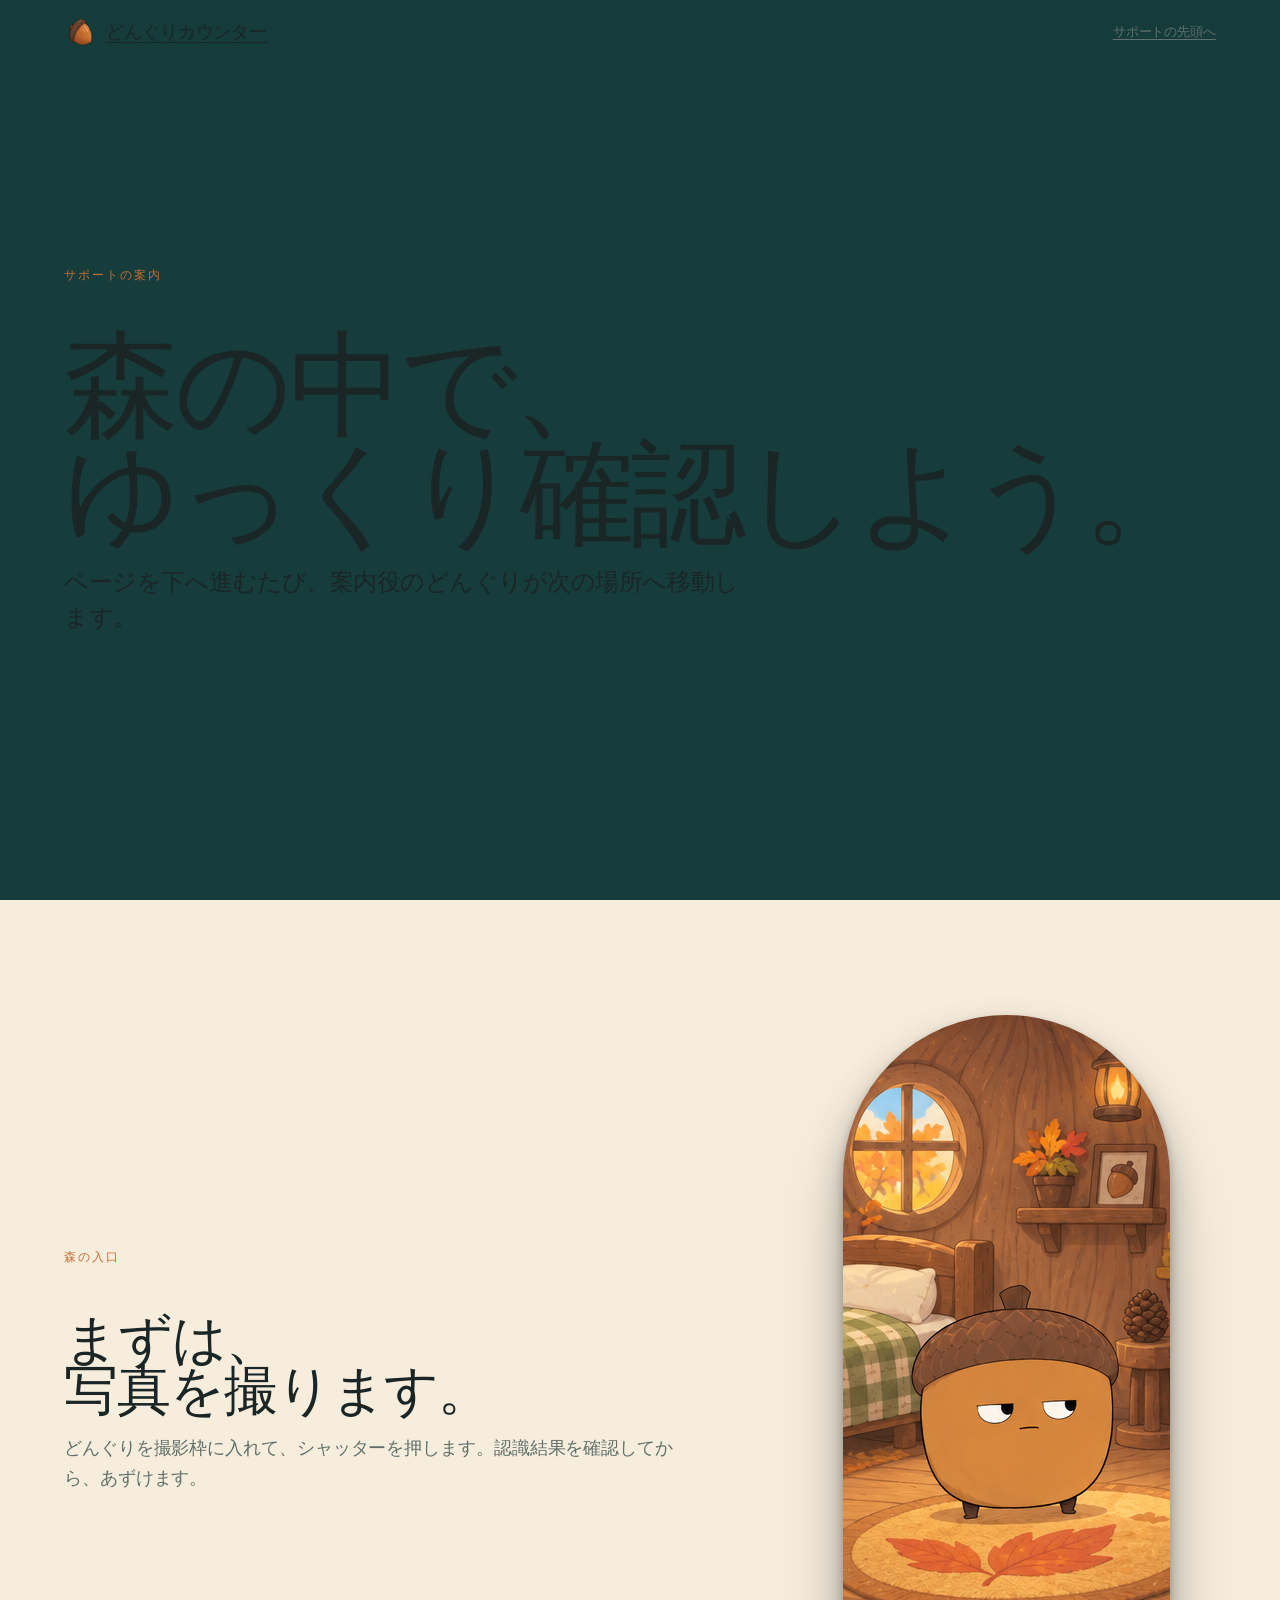
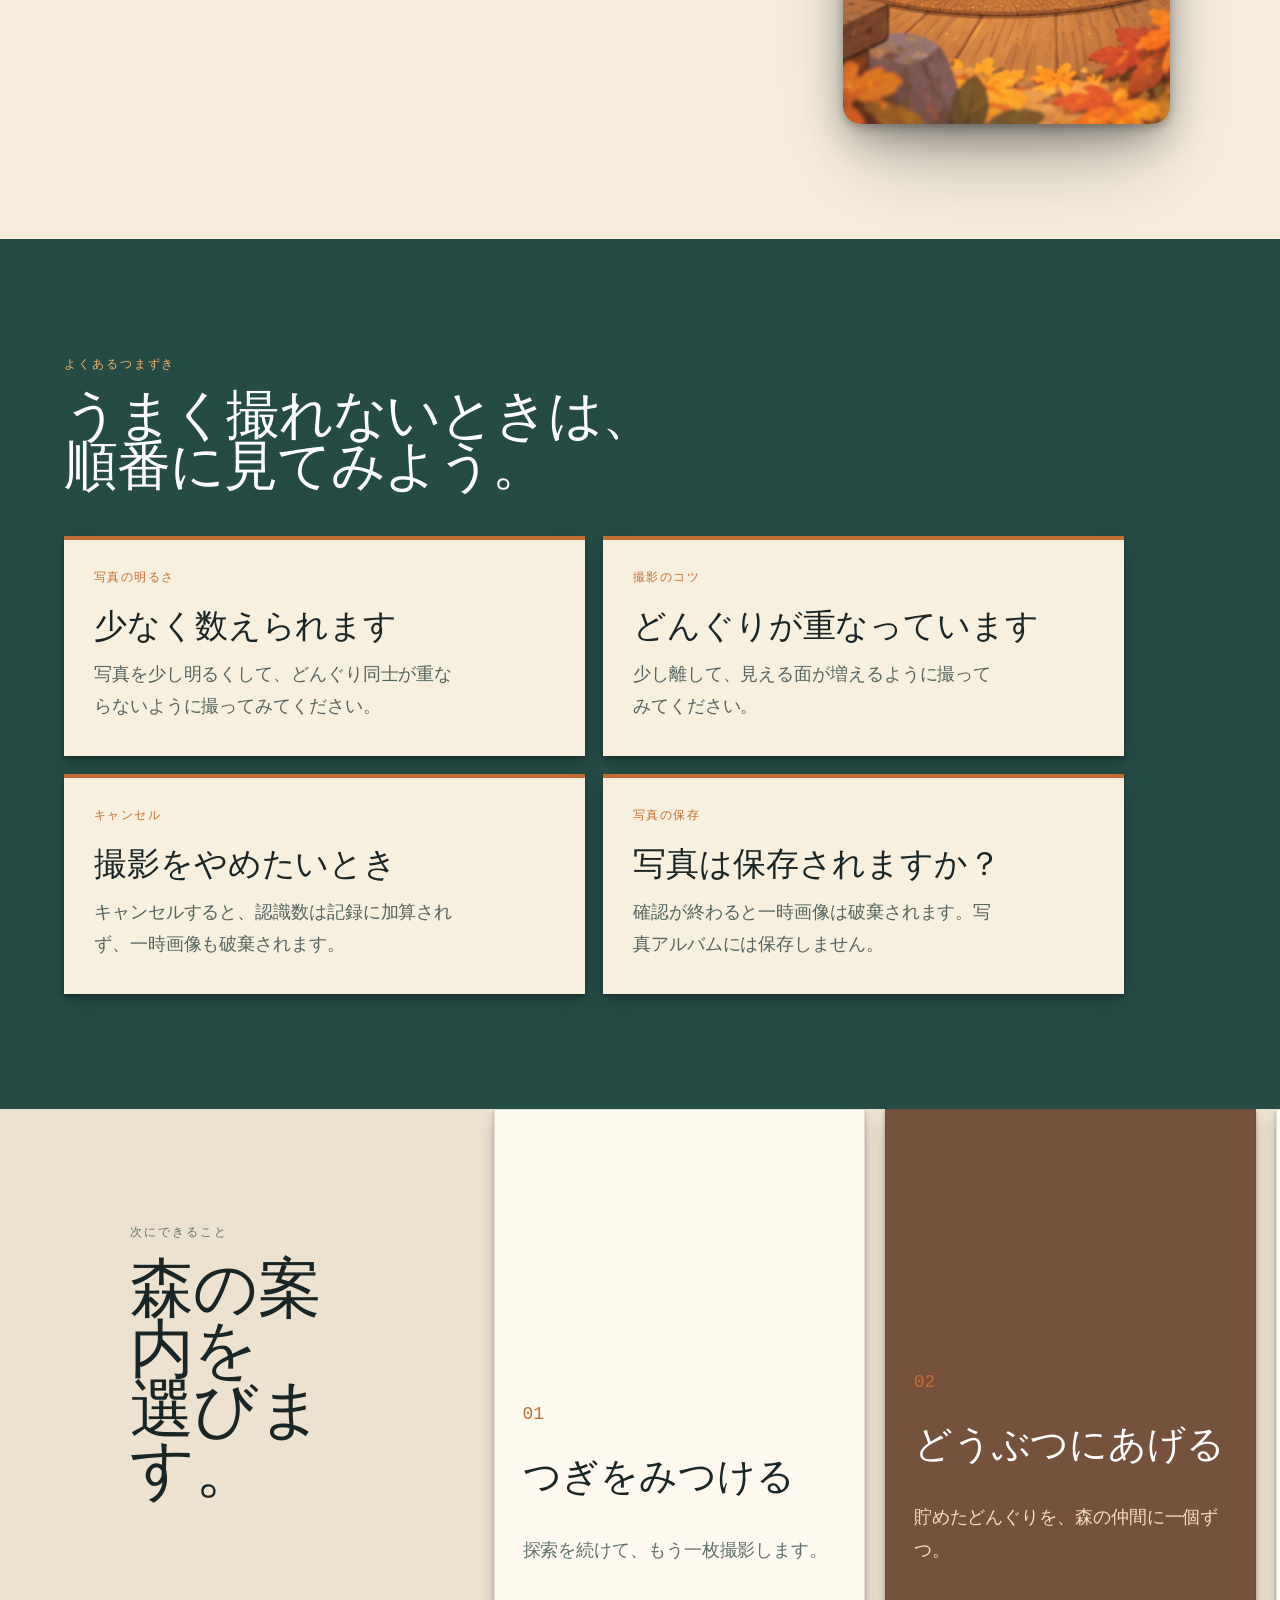
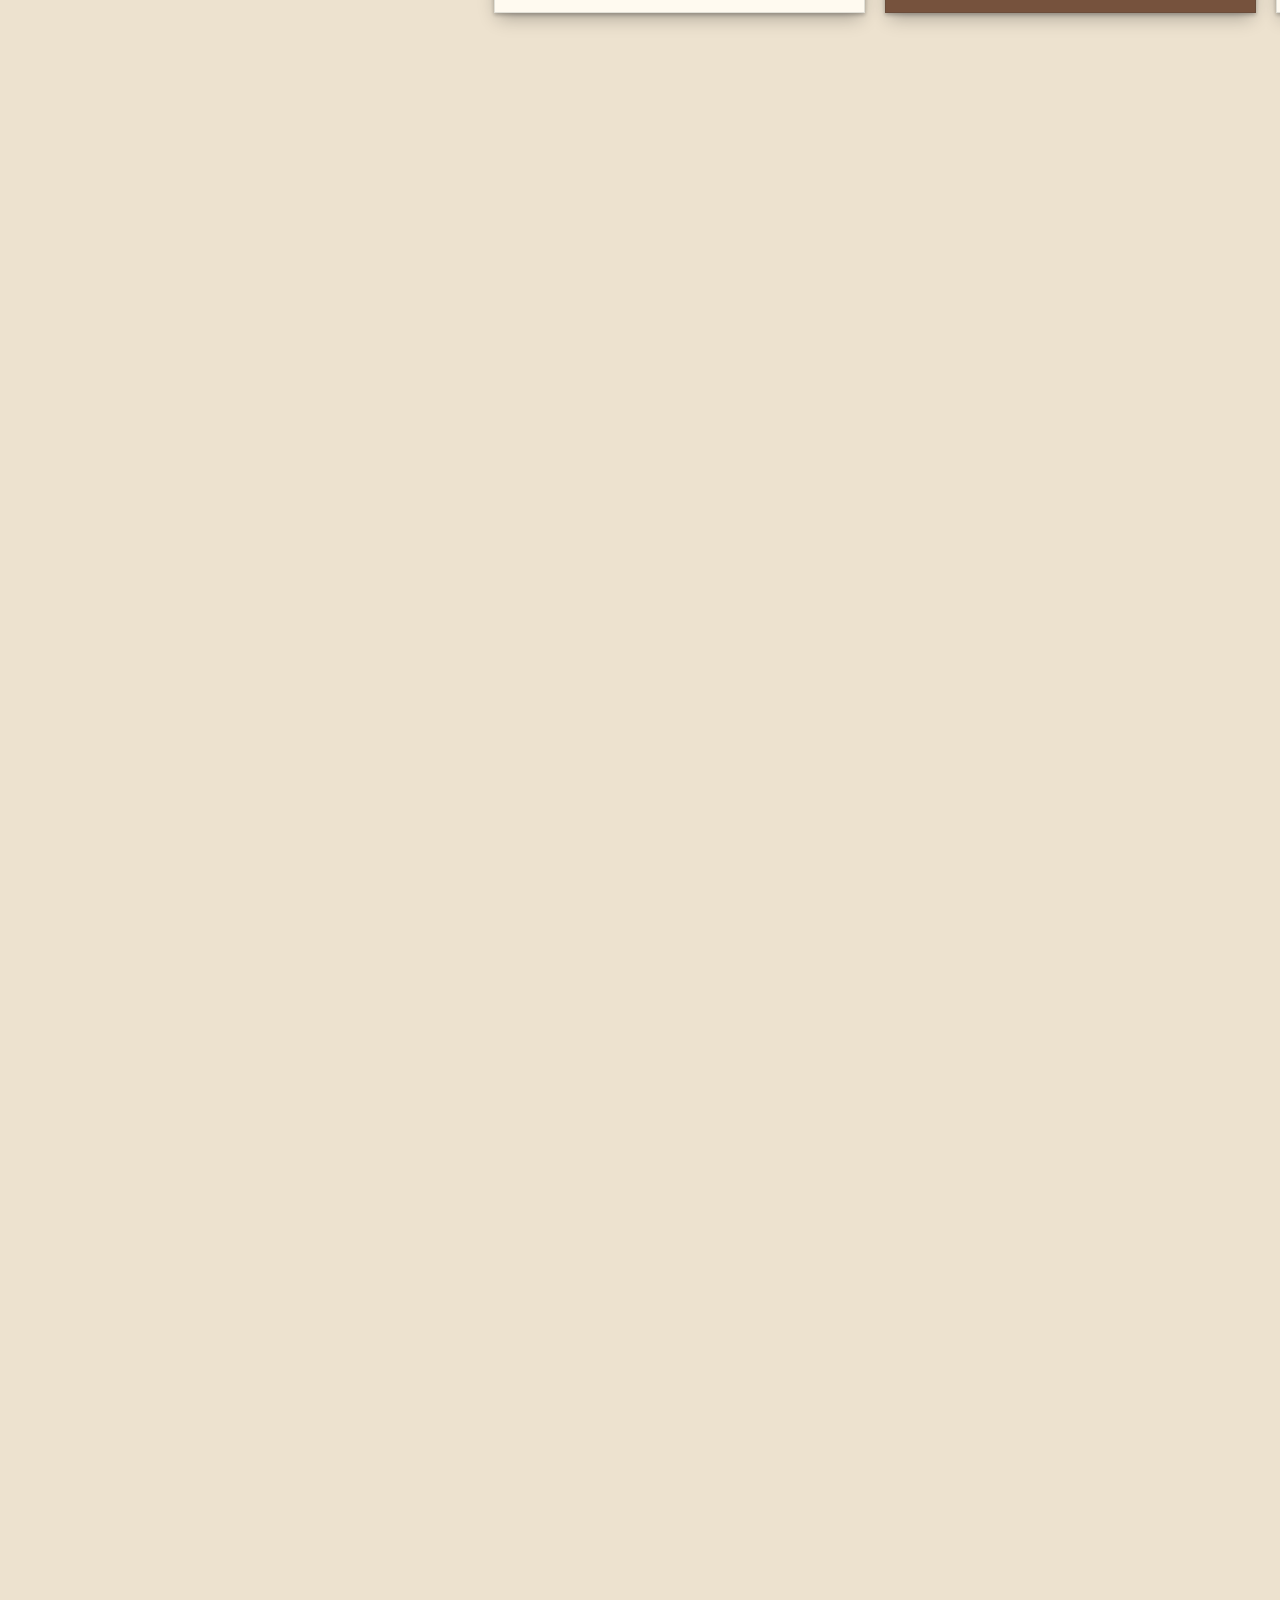
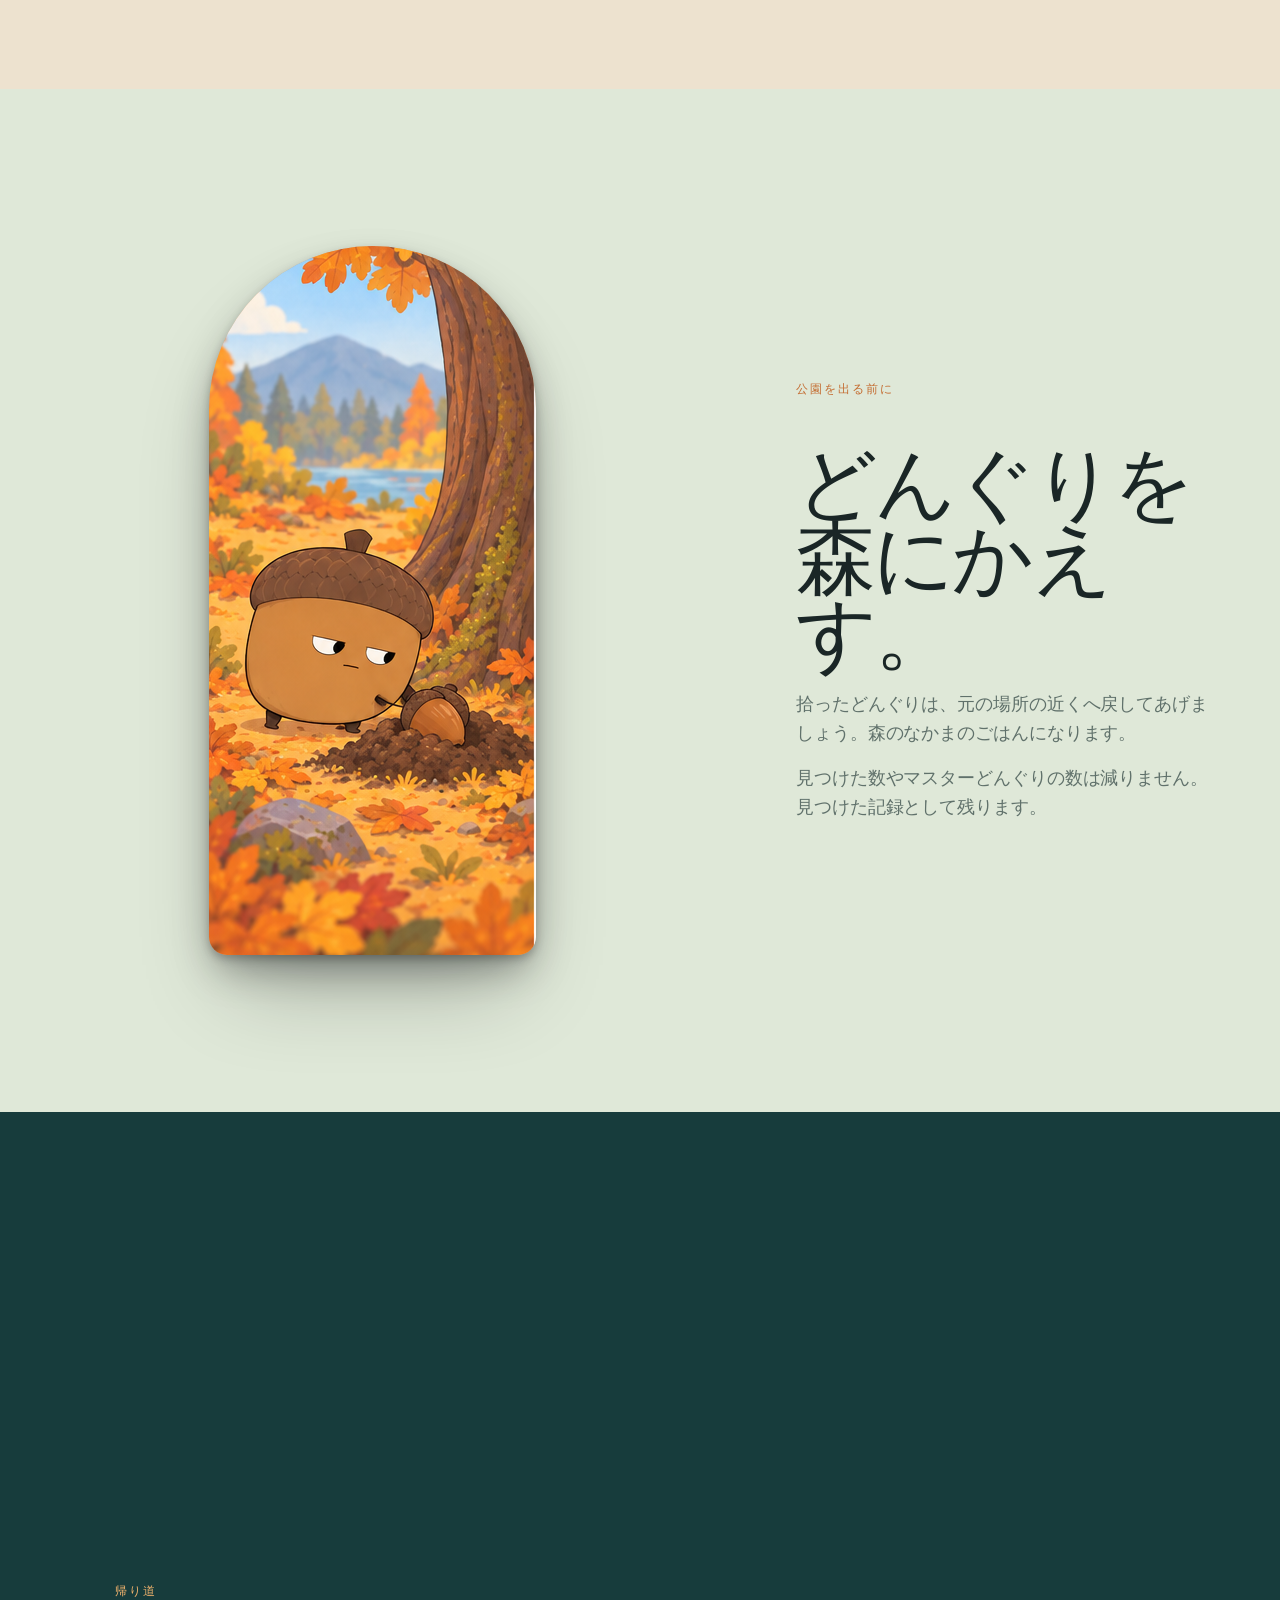
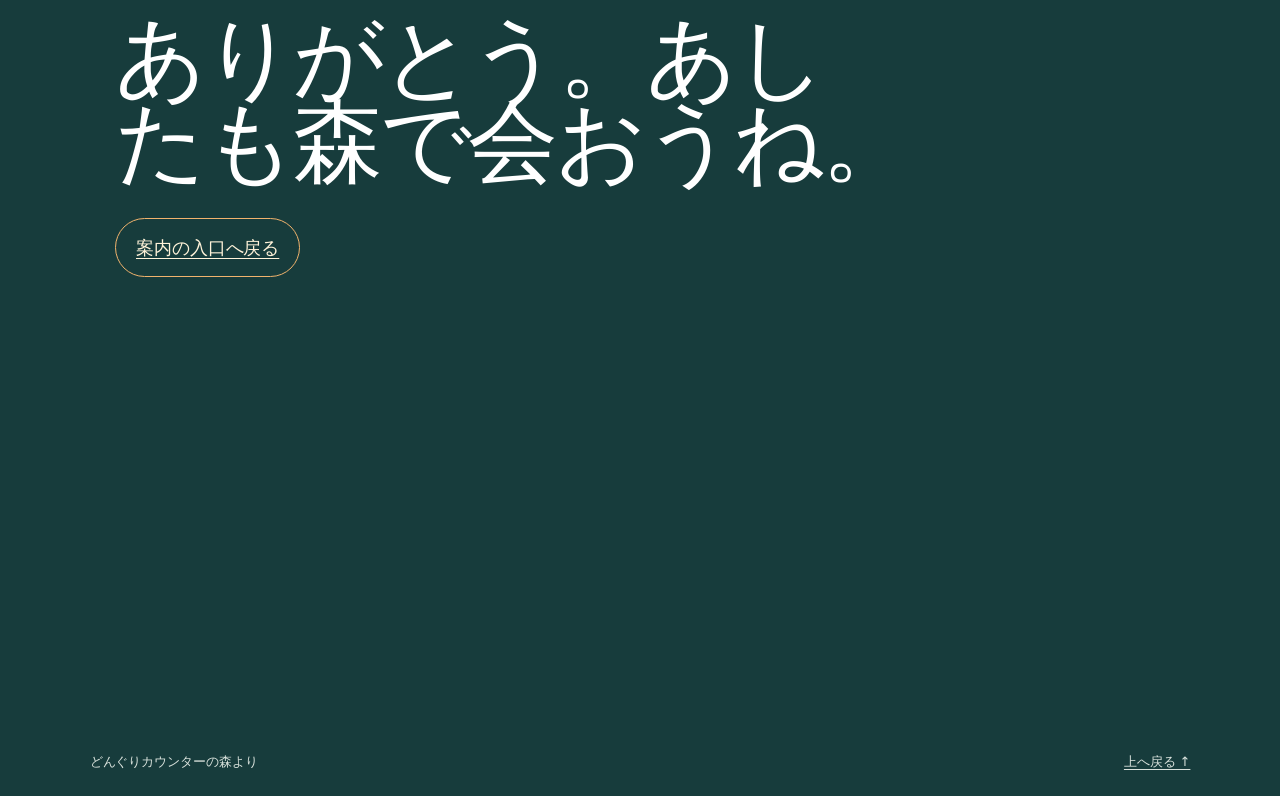
==== docs/index.html @ 1e382b2d "Create public support site" ====
<!doctype html>
<html lang="ja">
<head>
  <meta charset="utf-8">
  <meta name="viewport" content="width=device-width, initial-scale=1, viewport-fit=cover">
  <title>サポート｜どんぐりカウンター</title>
  <meta name="description" content="スクロールしながら読む、どんぐりカウンターのサポートページ。">
  <link rel="icon" href="pattern-1-acorn-icon.png">
  <link rel="stylesheet" href="scrollcraft.css">
  <link rel="stylesheet" href="scrollcraft-pattern.css">
</head>
<body>
  <span data-sc-progress></span>
  <header class="craft-bar"><a href="#top" class="craft-mark"><img src="pattern-1-acorn-icon.png" alt="" width="32" height="32"><span>どんぐりカウンター</span></a><a class="craft-back" href="#top">サポートの先頭へ</a></header>
  <main id="top">
    <section class="craft-title sc-section" data-sc-drift="#f6eddd">
      <div class="sc-wrap sc-stack" data-sc-in data-sc-stagger="70"><p class="craft-kicker">サポートの案内</p><h1 class="sc-display sc-display--xl">森の中で、<br>ゆっくり確認しよう。</h1><p class="sc-lede">ページを下へ進むたび、案内役のどんぐりが次の場所へ移動します。</p></div>
    </section>

    <section class="craft-home sc-section" data-sc-drift="#f6eddd">
      <div class="sc-wrap craft-split">
        <div class="sc-stack" data-sc-in data-sc-stagger="70"><p class="craft-kicker">森の入口</p><h2 class="sc-display sc-display--md">まずは、<br>写真を撮ります。</h2><p class="sc-body">どんぐりを撮影枠に入れて、シャッターを押します。認識結果を確認してから、あずけます。</p></div>
        <figure class="craft-image" data-sc-reveal="left" data-sc-reveal-at="0.15 0.55"><img src="pattern-1-portrait-home.png" width="327" height="709" alt="木の家の中にいるマスターどんぐり"></figure>
      </div>
    </section>

    <section class="craft-faq-panel sc-section" data-sc-drift="#244c45">
      <div class="sc-wrap">
        <div class="craft-faq-heading" data-sc-in data-sc-stagger="60"><p class="craft-kicker">よくあるつまずき</p><h2 class="sc-display sc-display--md">うまく撮れないときは、<br>順番に見てみよう。</h2></div>
        <div class="craft-faq-grid">
          <article class="craft-faq-card" data-sc-reveal="up" data-sc-reveal-at="0.12 0.55"><span>写真の明るさ</span><h3>少なく数えられます</h3><p>写真を少し明るくして、どんぐり同士が重ならないように撮ってみてください。</p></article>
          <article class="craft-faq-card" data-sc-reveal="up" data-sc-reveal-at="0.2 0.65"><span>撮影のコツ</span><h3>どんぐりが重なっています</h3><p>少し離して、見える面が増えるように撮ってみてください。</p></article>
          <article class="craft-faq-card" data-sc-reveal="up" data-sc-reveal-at="0.28 0.75"><span>キャンセル</span><h3>撮影をやめたいとき</h3><p>キャンセルすると、認識数は記録に加算されず、一時画像も破棄されます。</p></article>
          <article class="craft-faq-card" data-sc-reveal="up" data-sc-reveal-at="0.36 0.85"><span>写真の保存</span><h3>写真は保存されますか？</h3><p>確認が終わると一時画像は破棄されます。写真アルバムには保存しません。</p></article>
        </div>
      </div>
    </section>

    <section class="craft-shelf" data-sc-act="pan" data-sc-span="4.2" data-sc-drift="#ede2cf">
      <div data-sc-stage><div class="shelf" data-sc-pan="0.08"><article class="shelf-card shelf-intro"><p class="craft-kicker">次にできること</p><h2 class="sc-display sc-display--md">森の案内を<br>選びます。</h2></article><article class="shelf-card"><span>01</span><h3>つぎをみつける</h3><p>探索を続けて、もう一枚撮影します。</p></article><article class="shelf-card shelf-dark"><span>02</span><h3>どうぶつにあげる</h3><p>貯めたどんぐりを、森の仲間に一個ずつ。</p></article><article class="shelf-card"><span>03</span><h3>こうえんをでる</h3><p>拾ったどんぐりを、元の場所へ戻します。</p></article><article class="shelf-card shelf-end"><p>迷ったら、<br>いつでも入口へ。</p></article></div></div>
    </section>

    <section class="craft-return sc-section" data-sc-drift="#dfe8d8">
      <div class="sc-wrap craft-split craft-return-inner"><figure class="craft-image return-image" data-sc-reveal="up" data-sc-reveal-at="0.1 0.7"><img src="pattern-1-portrait-return.png" width="327" height="709" alt="どんぐりを土に戻すマスターどんぐり"></figure><div class="sc-stack" data-sc-in data-sc-stagger="70"><p class="craft-kicker">公園を出る前に</p><h2 class="sc-display sc-display--lg">どんぐりを<br>森にかえす。</h2><p class="sc-body">拾ったどんぐりは、元の場所の近くへ戻してあげましょう。森のなかまのごはんになります。</p><p class="sc-body">見つけた数やマスターどんぐりの数は減りません。見つけた記録として残ります。</p></div></div>
    </section>

    <section class="craft-close" data-sc-act="pin" data-sc-span="1.35" data-sc-drift="#173c3c">
      <div data-sc-stage class="craft-close-stage"><div class="close-copy"><p class="craft-kicker">帰り道</p><h2 class="sc-display sc-display--lg" data-sc-cue="0 1 0 0" data-sc-kinetic="lines">ありがとう。<br>あしたも森で会おうね。</h2><a href="#top" class="craft-cta" data-sc-cue="0.18" data-sc-rise="0">案内の入口へ戻る</a></div><img class="signature-acorn" src="pattern-1-acorn-icon.png" alt="" data-sc-cue="0 1 0 0"></div>
    </section>
  </main>
  <footer class="craft-footer"><span>どんぐりカウンターの森より</span><a href="#top">上へ戻る ↑</a></footer>
  <script src="scrollcraft.js"></script><script>ScrollCraft.mount(document.body);</script>
</body>
</html>
---- docs/scrollcraft.css ----
/* ============================================================================
   scrollcraft.css: the taste floor
   ----------------------------------------------------------------------------
   Two layers, and the split matters:

     TOKENS   what you override per brand. Colour roles, the type ramp, the
              spacing scale, elevation, motion. A brand is ~12 values.
     DEVICES  what the engine drives. Do not restyle these to taste; they are
              the mechanism. Style your own markup instead.

   Nothing here draws a "component". There are no card, badge, or pill classes,
   because a stylesheet that ships those is how every page built on it ends up
   with the same shapes. You get a floor and a vocabulary; the composition is
   yours.
   ========================================================================== */

/* ---------------------------------------------------------------- tokens -- */
:root {
  /* --- colour roles. Override these six and the page is rebranded. -------- */
  --sc-canvas:      #08090b;   /* the page ground. Drift interpolates this.   */
  --sc-surface:     #101217;   /* anything raised off the ground             */
  --sc-ink:         #f4f2ef;   /* primary text                               */
  --sc-ink-soft:    #9a9ba1;   /* secondary text. Tinted, never flat gray.   */
  --sc-accent:      #d8ff3e;   /* ONE accent. It owns a region, not confetti. */
  --sc-accent-ink:  #08090b;   /* text that sits on the accent               */

  --sc-hairline:    color-mix(in oklab, var(--sc-ink) 12%, transparent);
  --sc-hairline-strong: color-mix(in oklab, var(--sc-ink) 22%, transparent);

  /* --- type. Two families max. Display carries voice, text carries prose. - */
  --sc-font-display: "Instrument Sans", "Geist", system-ui, sans-serif;
  --sc-font-text:    "Geist", system-ui, sans-serif;
  --sc-font-mono:    "Geist Mono", ui-monospace, monospace;

  /* Fluid ramp. Tracking tightens as size grows because a face set at 6rem
     with 0 tracking reads loose; this is optical correction, not decoration. */
  --sc-t-xs:   clamp(0.75rem, 0.72rem + 0.15vw, 0.82rem);
  --sc-t-sm:   clamp(0.875rem, 0.84rem + 0.18vw, 0.95rem);
  --sc-t-base: clamp(1rem, 0.96rem + 0.22vw, 1.125rem);
  --sc-t-lg:   clamp(1.2rem, 1.1rem + 0.5vw, 1.5rem);
  --sc-t-xl:   clamp(1.6rem, 1.35rem + 1.2vw, 2.25rem);
  --sc-t-2xl:  clamp(2.1rem, 1.6rem + 2.4vw, 3.4rem);
  --sc-t-3xl:  clamp(2.8rem, 1.9rem + 4.2vw, 5rem);
  --sc-t-4xl:  clamp(3.4rem, 1.9rem + 6.6vw, 7.5rem);

  --sc-track-tight:  -0.035em;
  --sc-track-snug:   -0.02em;
  --sc-track-normal: -0.005em;
  --sc-track-wide:    0.08em;

  --sc-leading-none: 0.94;
  --sc-leading-tight: 1.06;
  --sc-leading-body: 1.62;

  --sc-measure: 62ch;

  /* --- space. 4px base: the useful middle steps an 8-only scale misses. --- */
  --sc-1: 0.25rem;  --sc-2: 0.5rem;   --sc-3: 0.75rem;  --sc-4: 1rem;
  --sc-5: 1.5rem;   --sc-6: 2rem;     --sc-7: 3rem;     --sc-8: 4rem;
  --sc-9: 6rem;     --sc-10: 8rem;    --sc-11: 12rem;

  /* Section rhythm is fluid so a phone doesn't inherit desktop air. */
  --sc-section: clamp(4.5rem, 9vw, 11rem);
  --sc-gutter:  clamp(1.25rem, 5vw, 5.5rem);
  --sc-maxw:    82rem;

  /* --- radius. Pick one scale for the page and hold it. ------------------- */
  --sc-r-sm: 6px;  --sc-r-md: 12px;  --sc-r-lg: 20px;  --sc-r-pill: 999px;

  /* --- elevation. Every shadow has an offset AND a soft blur, and is tinted
         to the canvas hue. A zero-offset coloured halo is decoration, not
         depth, so there isn't one here. ---------------------------------- */
  --sc-shadow-color: 220 40% 2%;
  --sc-e1: 0 1px 2px hsl(var(--sc-shadow-color) / 0.28),
           0 2px 6px -1px hsl(var(--sc-shadow-color) / 0.20);
  --sc-e2: 0 2px 4px hsl(var(--sc-shadow-color) / 0.24),
           0 8px 18px -4px hsl(var(--sc-shadow-color) / 0.30);
  --sc-e3: 0 4px 8px hsl(var(--sc-shadow-color) / 0.22),
           0 18px 40px -8px hsl(var(--sc-shadow-color) / 0.38),
           0 48px 90px -24px hsl(var(--sc-shadow-color) / 0.30);

  /* Edge light: a 1px top highlight sells a raised surface better than any
     amount of blur, because real raised things catch light on their lip. */
  --sc-edge: inset 0 1px 0 color-mix(in oklab, var(--sc-ink) 10%, transparent);

  /* --- motion. Built-in CSS easings are too weak for UI. ------------------ */
  --sc-ease-out:    cubic-bezier(0.23, 1, 0.32, 1);
  --sc-ease-in-out: cubic-bezier(0.77, 0, 0.175, 1);
  --sc-ease-drawer: cubic-bezier(0.32, 0.72, 0, 1);
  --sc-d-fast: 160ms;  --sc-d-base: 240ms;  --sc-d-slow: 420ms;

  --sc-z-stage: 1; --sc-z-copy: 20; --sc-z-chrome: 60;
}

/* --------------------------------------------------------------- reset -- */
*, *::before, *::after { box-sizing: border-box; }
html { -webkit-text-size-adjust: 100%; scroll-behavior: smooth; }
@media (prefers-reduced-motion: reduce) { html { scroll-behavior: auto; } }

body {
  margin: 0;
  background: var(--sc-canvas);
  color: var(--sc-ink);
  font-family: var(--sc-font-text);
  font-size: var(--sc-t-base);
  line-height: var(--sc-leading-body);
  letter-spacing: var(--sc-track-normal);
  -webkit-font-smoothing: antialiased;
  text-rendering: optimizeLegibility;
  font-synthesis-weight: none;
  overflow-x: clip;
}
img, video, canvas, svg { display: block; max-width: 100%; }
button, input, select, textarea { font: inherit; color: inherit; }

/* ------------------------------------------------- the browser surfaces --
   The parts you did not draw still carry the design. Selection, caret, focus
   ring, scrollbar and tabular numerals all ship with defaults that belong to no
   design system. Theming them is the cheapest signal that a page was built
   rather than assembled, and it is the step that gets skipped most reliably. */
::selection { background: var(--sc-accent); color: var(--sc-accent-ink); }
:root { caret-color: var(--sc-accent); accent-color: var(--sc-accent); }
:focus-visible {
  outline: 2px solid var(--sc-accent);
  outline-offset: 3px;
  border-radius: var(--sc-r-sm);
}
:where(a) { color: inherit; text-decoration-thickness: 1px; text-underline-offset: 0.22em; }
@supports (scrollbar-color: auto) {
  html { scrollbar-color: color-mix(in oklab, var(--sc-ink) 26%, transparent) transparent; scrollbar-width: thin; }
}
:where(table, .sc-nums, [data-sc-count]) { font-variant-numeric: tabular-nums; }

/* ----------------------------------------------------------- typography -- */
.sc-display {
  font-family: var(--sc-font-display);
  font-weight: 500;
  line-height: var(--sc-leading-none);
  letter-spacing: var(--sc-track-tight);
  text-wrap: balance;
  margin: 0;
}
.sc-display--xl { font-size: var(--sc-t-4xl); }
.sc-display--lg { font-size: var(--sc-t-3xl); }
.sc-display--md { font-size: var(--sc-t-2xl); letter-spacing: var(--sc-track-snug); }
.sc-lede {
  font-size: var(--sc-t-lg);
  line-height: 1.44;
  letter-spacing: var(--sc-track-snug);
  color: var(--sc-ink);
  max-width: 46ch;
  text-wrap: pretty;
  margin: 0;
}
.sc-body { max-width: var(--sc-measure); color: var(--sc-ink-soft); text-wrap: pretty; margin: 0; }
.sc-label {
  font-family: var(--sc-font-mono);
  font-size: var(--sc-t-xs);
  letter-spacing: var(--sc-track-wide);
  text-transform: uppercase;
  color: var(--sc-ink-soft);
}

/* ---------------------------------------------------------------- layout -- */
.sc-wrap { width: 100%; max-width: var(--sc-maxw); margin-inline: auto; padding-inline: var(--sc-gutter); }
.sc-section { padding-block: var(--sc-section); }
/* More space above a heading than below it: the gap belongs to the boundary,
   not to the pair. */
.sc-stack > * + * { margin-top: var(--sc-4); }
.sc-stack > :is(h1,h2,h3) { margin-top: var(--sc-7); }
.sc-stack > :is(h1,h2,h3):first-child { margin-top: 0; }
.sc-rule { height: 1px; border: 0; background: var(--sc-hairline); margin: 0; }

/* =============================================================== DEVICES ==
   Driven by the engine. Restyle your own markup, not these.                */

.sc-act--pinned { position: relative; }
.sc-stage {
  position: sticky; top: 0;
  height: 100vh; height: 100svh;
  overflow: clip;
  z-index: var(--sc-z-stage);
}

/* scrub / sequence media */
.sc-stage :is(video[data-sc-scrub], canvas[data-sc-sequence], .sc-stage__poster) {
  position: absolute; inset: 0;
  width: 100%; height: 100%;
  object-fit: cover;
}
video[data-sc-scrub] { opacity: 0; transition: opacity 380ms var(--sc-ease-out); }
.sc-has-clip video[data-sc-scrub] { opacity: 1; }
/* The poster is a live frame-holder, not a placeholder: it stays up until a
   real video frame has painted, which is what stops the blank-stage flash. */
.sc-stage__poster { z-index: 0; transition: opacity 380ms var(--sc-ease-out); }
.sc-has-clip .sc-stage__poster { opacity: 0; }

/* A scrim only where text sits. A full-frame darkening layer flattens the
   image everywhere to fix contrast in one corner. */
.sc-scrim {
  position: absolute; inset: 0; pointer-events: none; z-index: 1;
  background: linear-gradient(
    var(--sc-scrim-angle, 180deg),
    color-mix(in oklab, var(--sc-canvas) var(--sc-scrim-a, 78%), transparent) 0%,
    color-mix(in oklab, var(--sc-canvas) 30%, transparent) 42%,
    transparent 68%);
}
/* Point the scrim at the copy. A scrim gradient that darkens the top while the
   copy sits at the bottom fixes contrast nowhere and flattens the image
   everywhere, which is the most common way text-over-video goes wrong. */
.sc-scrim--bottom { --sc-scrim-angle: 0deg; }
.sc-scrim--left   { --sc-scrim-angle: 90deg; }
.sc-scrim--right  { --sc-scrim-angle: 270deg; }

/* Corner scrims, for copy anchored to a corner. An edge gradient has to darken
   a whole band across the frame to cover one corner; a corner gradient puts the
   density where the text is and leaves the rest of the image alone. Pair with
   .sc-copy--lead / .sc-copy--trail. */
.sc-scrim--lead {
  background: linear-gradient(to top right,
    color-mix(in oklab, var(--sc-canvas) 94%, transparent) 0%,
    color-mix(in oklab, var(--sc-canvas) 72%, transparent) 30%,
    color-mix(in oklab, var(--sc-canvas) 30%, transparent) 52%,
    transparent 72%);
}
.sc-scrim--trail {
  background: linear-gradient(to top left,
    color-mix(in oklab, var(--sc-canvas) 94%, transparent) 0%,
    color-mix(in oklab, var(--sc-canvas) 72%, transparent) 30%,
    color-mix(in oklab, var(--sc-canvas) 30%, transparent) 52%,
    transparent 72%);
}
/* A band across the bottom, for copy that spans the full width of the frame.
   That is what both corner anchors become below 860px, and it is also the right
   shape whenever the copy block is wider than a corner. */
.sc-scrim--band {
  background: linear-gradient(to top,
    color-mix(in oklab, var(--sc-canvas) 94%, transparent) 0%,
    color-mix(in oklab, var(--sc-canvas) 74%, transparent) 22%,
    color-mix(in oklab, var(--sc-canvas) 30%, transparent) 42%,
    transparent 58%);
}
.sc-scrim--vignette {
  background: radial-gradient(120% 90% at 50% 45%, transparent 40%,
              color-mix(in oklab, var(--sc-canvas) 70%, transparent) 100%);
}

/* copy over a stage.
   max-width is in rem, never ch. A `ch` on this container resolves against the
   CONTAINER's font-size (body size), not the display size of the heading inside
   it, so `max-width: 20ch` here silently produces a ~180px column and wraps a
   hero headline to six lines. Set a ch measure on the text element itself. */
.sc-copy {
  position: absolute; z-index: var(--sc-z-copy);
  inset-inline: var(--sc-gutter);
  max-width: min(46rem, 76vw);
  will-change: opacity, transform;
}
.sc-copy--lead   { left: var(--sc-gutter); bottom: clamp(3rem, 12vh, 9rem); }
/* inset-inline FIRST. It is the shorthand for left+right, so declaring it after
   `left: 50%` resets left to auto and the block drifts off the left edge. */
.sc-copy--center { inset-inline: auto; left: 50%; top: 50%; translate: -50% -50%; text-align: center; }
.sc-copy--trail  { inset-inline: auto; right: var(--sc-gutter); bottom: clamp(3rem, 12vh, 9rem); text-align: right; }

/* cue defaults: the engine writes opacity/transform inline, these are the
   pre-paint state so nothing flashes before the first read() */
[data-sc-cue] { opacity: 0; will-change: opacity, transform; }
.sc-ready [data-sc-cue] { transition: none; }

/* kinetic split */
.sc-split { display: inline-block; overflow: hidden; vertical-align: top; }
/* Descenders live below the baseline; a line mask clipped to the line box eats
   the tails off g, y, p, j. The padding buys them room back. */
.sc-split--line { display: block; padding-bottom: 0.14em; margin-bottom: -0.14em; }
.sc-split__i { display: inline-block; will-change: transform, opacity; }
.sc-is-split { opacity: 1 !important; }

/* horizontal rail */
[data-sc-pan] { display: flex; will-change: transform; }

/* reveal + parallax */
[data-sc-reveal] { will-change: clip-path; }
[data-sc-parallax] { will-change: transform; }

/* flow reveal (fires once) */
[data-sc-in], [data-sc-stagger] > * {
  opacity: 0;
  transform: translate3d(0, 14px, 0);
  transition: opacity 620ms var(--sc-ease-out), transform 620ms var(--sc-ease-out);
}
[data-sc-in].sc-in, [data-sc-stagger] > .sc-in { opacity: 1; transform: none; }

/* pointer devices */
[data-sc-tilt] { transform-style: preserve-3d; will-change: transform; }
[data-sc-magnet] { will-change: transform; }
/* isolation always; position only if nothing more specific already set it.
   Written with :where() (zero specificity) on purpose: a plain `position:
   relative` here has the same weight as `.sc-stage` and, being later in the
   file, silently wins. A stage carrying both attributes then stops being
   sticky and the whole act scrolls away instead of pinning. */
[data-sc-spotlight] { isolation: isolate; }
:where([data-sc-spotlight]) { position: relative; }
[data-sc-spotlight]::after {
  content: ""; position: absolute; inset: 0; pointer-events: none; z-index: 2;
  background: radial-gradient(
    28rem 28rem at calc(var(--sc-mx, 0.5) * 100%) calc(var(--sc-my, 0.5) * 100%),
    color-mix(in oklab, var(--sc-accent) 16%, transparent), transparent 70%);
  opacity: 0; transition: opacity var(--sc-d-slow) var(--sc-ease-out);
}
[data-sc-spotlight]:hover::after { opacity: 1; }

/* =========================================================== WORLDFLIGHT ==
   One fixed stage for the whole page. The only thing in document flow is the
   spacer, and it is empty. If you find yourself adding a section here, you want
   act mode instead: the moment a real block scrolls past the fixed stage, the
   page has a seam again and the whole point is gone.                        */

[data-sc-mode="worldflight"] { position: relative; }

.sc-world {
  position: fixed; inset: 0;
  overflow: clip;
  z-index: var(--sc-z-stage);
  background: var(--sc-canvas);
}

/* Every leg is mounted for the life of the page and stacked in the same box.
   The engine owns opacity, visibility and z-index here; do not set them. */
.sc-world__seg {
  position: absolute; inset: 0;
  opacity: 0;
  will-change: opacity;
}
.sc-world__seg > :is(video, img, canvas) {
  position: absolute; inset: 0;
  width: 100%; height: 100%;
  object-fit: cover;
}
/* The poster is the frame-holder AND the first camera move: the engine pushes
   it in slowly until a real decoded frame is available to replace it. */
.sc-world__poster {
  z-index: 0;
  transform-origin: 50% 50%;
  transition: opacity 420ms var(--sc-ease-out);
}
.sc-world__seg > video { z-index: 1; }
.sc-world__seg.sc-has-clip .sc-world__poster { opacity: 0; }
/* The act stylesheet lights a clip through its ancestor act. A worldflight leg
   has no act, so match the class the engine also writes on the clip itself. */
video[data-sc-scrub].sc-has-clip { opacity: 1; }

/* The copy layer is fixed too, and inert by default: the engine hands
   pointer-events back to a block only while it is actually legible. */
.sc-world__copy {
  position: fixed; inset: 0;
  z-index: var(--sc-z-copy);
  pointer-events: none;
}
.sc-world__scrim { position: absolute; inset: 0; pointer-events: none; z-index: 0; }
[data-sc-copy] {
  opacity: 0;
  pointer-events: none;
  will-change: opacity, transform;
}
.sc-ready [data-sc-copy] { transition: none; }

/* The track. Empty on purpose. */
.sc-world__spacer { pointer-events: none; }

/* scroll progress */
[data-sc-progress] {
  position: fixed; inset: 0 0 auto 0; height: 2px; z-index: var(--sc-z-chrome);
  background: var(--sc-accent); transform-origin: 0 50%; transform: scaleX(0);
  will-change: transform;
}

/* ----------------------------------------------------------- atmosphere --
   Depth is not only shadow. Grain keeps a flat dark ground from banding, and
   it is the difference between "a dark page" and "a lit room". */
.sc-grain { position: fixed; inset: 0; pointer-events: none; z-index: 3; opacity: 0.045; }
.sc-grain::before {
  content: ""; position: absolute; inset: -50%;
  background-image: url("data:image/svg+xml;utf8,<svg xmlns='http://www.w3.org/2000/svg' width='140' height='140'><filter id='n'><feTurbulence type='fractalNoise' baseFrequency='0.85' numOctaves='3'/></filter><rect width='140' height='140' filter='url(%23n)'/></svg>");
}

/* -------------------------------------------------------- reduced motion -- */
@media (prefers-reduced-motion: reduce) {
  /* Fewer and gentler, not zero. Opacity still carries the reveal so the page
     is comprehensible; every position change is dropped. */
  [data-sc-in], [data-sc-stagger] > * { transform: none; transition-duration: 220ms; }
  [data-sc-parallax], [data-sc-pan], .sc-split__i { transform: none !important; }
  /* A wipe is a position change too. Show reveal content settled. */
  [data-sc-reveal] { clip-path: none !important; }
  /* A rail's transform IS its navigation, not decoration. Zeroing it the way
     parallax and kinetic type are zeroed parks the act on its first screenful
     and makes everything past the fold unreachable: a device degrading into
     missing content. Hand the travel back to the reader as an ordinary scroll
     region instead, so the same items are all still gettable without motion.
     A build that would rather re-lay the rail out as a grid can still do that;
     this is the floor, not the ceiling. */
  [data-sc-act="pan"] .sc-stage,
  [data-sc-act="pan"] [data-sc-stage] {
    overflow-x: auto; overflow-y: hidden;
    overscroll-behavior-x: contain;
    scroll-snap-type: x proximity;
  }
  [data-sc-pan] > * { scroll-snap-align: center; }
  [data-sc-spotlight]::after { display: none; }
  /* A worldflight keeps its whole story here. No clip is ever fetched, so the
     posters are the film, and they cross-dissolve through exactly the same
     seams at exactly the same scroll positions. The push-in and the copy drift
     are the only things that go. */
  .sc-world__poster, [data-sc-copy] { transform: none !important; }
}

/* --------------------------------------------------------------- mobile -- */
@media (max-width: 860px) {
  .sc-copy { inset-inline: var(--sc-gutter); max-width: none; }
  .sc-copy--trail { text-align: left; }
  .sc-stage { height: 100svh; }
  /* .sc-copy--trail re-anchors to the left and spans the full width here, so a
     bottom-RIGHT corner gradient darkens the one corner the copy just left and
     guarantees a contrast failure over any bright clip. Point the density at
     the copy: the same band .sc-scrim--band paints. */
  .sc-scrim--trail {
    background: linear-gradient(to top,
      color-mix(in oklab, var(--sc-canvas) 94%, transparent) 0%,
      color-mix(in oklab, var(--sc-canvas) 74%, transparent) 22%,
      color-mix(in oklab, var(--sc-canvas) 30%, transparent) 42%,
      transparent 58%);
  }
}
---- docs/scrollcraft-pattern.css ----
:root{--sc-canvas:#f6eddd;--sc-surface:#fffaf0;--sc-ink:#1a2626;--sc-ink-soft:#60716b;--sc-accent:#c46d32;--sc-accent-ink:#fffaf0;--sc-font-display:Georgia,"Yu Mincho",serif;--sc-font-text:"Hiragino Sans","Yu Gothic",system-ui,sans-serif}
body{background:var(--sc-canvas);color:var(--sc-ink)}.craft-bar{position:fixed;top:0;left:0;right:0;z-index:60;display:flex;align-items:center;justify-content:space-between;padding:16px clamp(20px,5vw,72px);background:color-mix(in oklab,var(--sc-canvas) 88%,transparent);backdrop-filter:blur(14px);border-bottom:1px solid rgba(26,38,38,.12)}.craft-mark{display:flex;align-items:center;gap:10px;font-weight:800}.craft-back{font-size:13px;color:var(--sc-ink-soft)}.craft-title{min-height:100svh;display:flex;align-items:center}.craft-kicker{color:var(--sc-accent);font-size:12px;letter-spacing:.16em;font-weight:800;margin:0 0 16px}.craft-split{display:grid;grid-template-columns:minmax(0,1fr) minmax(240px,420px);align-items:center;gap:clamp(40px,9vw,140px)}.craft-image{margin:0;max-width:390px;justify-self:center;overflow:hidden;border-radius:180px 180px 20px 20px;box-shadow:var(--sc-e3);background:#d1b18a}.craft-image img{width:100%;height:auto;object-fit:cover}.craft-home{background:#f6eddd}.craft-faq{position:relative}.craft-faq-stage{background:#244c45;color:#fff}.craft-faq-copy{position:absolute;left:clamp(24px,9vw,150px);bottom:12vh;max-width:720px;z-index:20}.craft-faq-copy .craft-kicker{color:#f1b36d}.craft-cue{font-family:var(--sc-font-display);font-size:clamp(34px,5vw,70px);line-height:1.08;letter-spacing:-.04em;margin:16px 0;max-width:12ch}.faq-acorn{position:absolute;width:clamp(110px,16vw,210px);right:12vw;top:18%;transform:rotate(14deg);opacity:.9}.craft-shelf{background:#ede2cf}.shelf{display:flex;align-items:stretch;gap:20px;width:max-content;padding:0 clamp(22px,8vw,120px)}.shelf-card{width:clamp(250px,29vw,390px);min-height:56vh;display:flex;flex-direction:column;justify-content:end;padding:28px;background:#fffaf0;border:1px solid rgba(26,38,38,.13);box-shadow:var(--sc-e2)}.shelf-card span{color:var(--sc-accent);font-family:ui-monospace,monospace}.shelf-card h3{font-family:var(--sc-font-display);font-size:clamp(26px,3vw,42px);font-weight:400;margin:16px 0 8px}.shelf-card p{line-height:1.8;color:var(--sc-ink-soft)}.shelf-intro{background:transparent;box-shadow:none;border:none;justify-content:center}.shelf-intro h2{font-size:clamp(38px,5vw,68px)}.shelf-dark{background:#76523d;color:#fff}.shelf-dark p{color:#f5dfc5}.shelf-end{background:#2f5f57;color:#fff;justify-content:center}.craft-return{background:#dfe8d8}.craft-return-inner{min-height:88vh}.return-image{max-width:350px}.craft-close{position:relative}.craft-close-stage{background:#173c3c;color:#fff}.close-copy{position:absolute;left:clamp(24px,9vw,150px);bottom:15vh;z-index:20}.close-copy .craft-kicker{color:#f1b36d}.craft-close h2{font-size:clamp(42px,7vw,100px)}.craft-cta{display:inline-block;margin-top:32px;padding:14px 20px;border:1px solid #f1b36d;border-radius:999px;color:#fff3d9}.signature-acorn{position:absolute;width:clamp(110px,15vw,190px);right:14vw;bottom:16%;transform:rotate(-12deg)}.craft-footer{display:flex;justify-content:space-between;padding:24px clamp(22px,7vw,100px);background:#173c3c;color:#d9e2dc;font-size:13px}@media(max-width:800px){.craft-bar{padding:12px 16px}.craft-back{font-size:11px}.craft-split{grid-template-columns:1fr}.craft-image{max-width:310px}.craft-faq-copy{left:24px;right:24px;bottom:12vh}.craft-cue{font-size:38px}.faq-acorn{right:8vw;top:12%;width:100px}.shelf-card{width:78vw;min-height:54vh}.craft-return-inner{min-height:auto}.craft-close h2{font-size:52px}.signature-acorn{right:8vw;bottom:12%;width:110px}}
.craft-faq-panel{background:#244c45;color:#fff}.craft-faq-heading{max-width:780px;margin-bottom:44px}.craft-faq-heading .craft-kicker{color:#f1b36d}.craft-faq-grid{display:grid;grid-template-columns:repeat(2,minmax(0,1fr));gap:18px;max-width:1060px}.craft-faq-card{padding:28px 30px;background:#f8f0df;color:#1a2626;border-top:4px solid #c46d32;min-height:220px;box-shadow:var(--sc-e2)}.craft-faq-card span{display:block;color:#c46d32;font-size:12px;letter-spacing:.12em;font-weight:800;margin-bottom:18px}.craft-faq-card h3{font-family:var(--sc-font-display);font-size:clamp(24px,2.6vw,36px);font-weight:400;line-height:1.2;margin:0 0 12px}.craft-faq-card p{color:#55645f;line-height:1.8;margin:0;max-width:32ch}@media(max-width:800px){.craft-faq-grid{grid-template-columns:1fr}.craft-faq-card{min-height:0}}
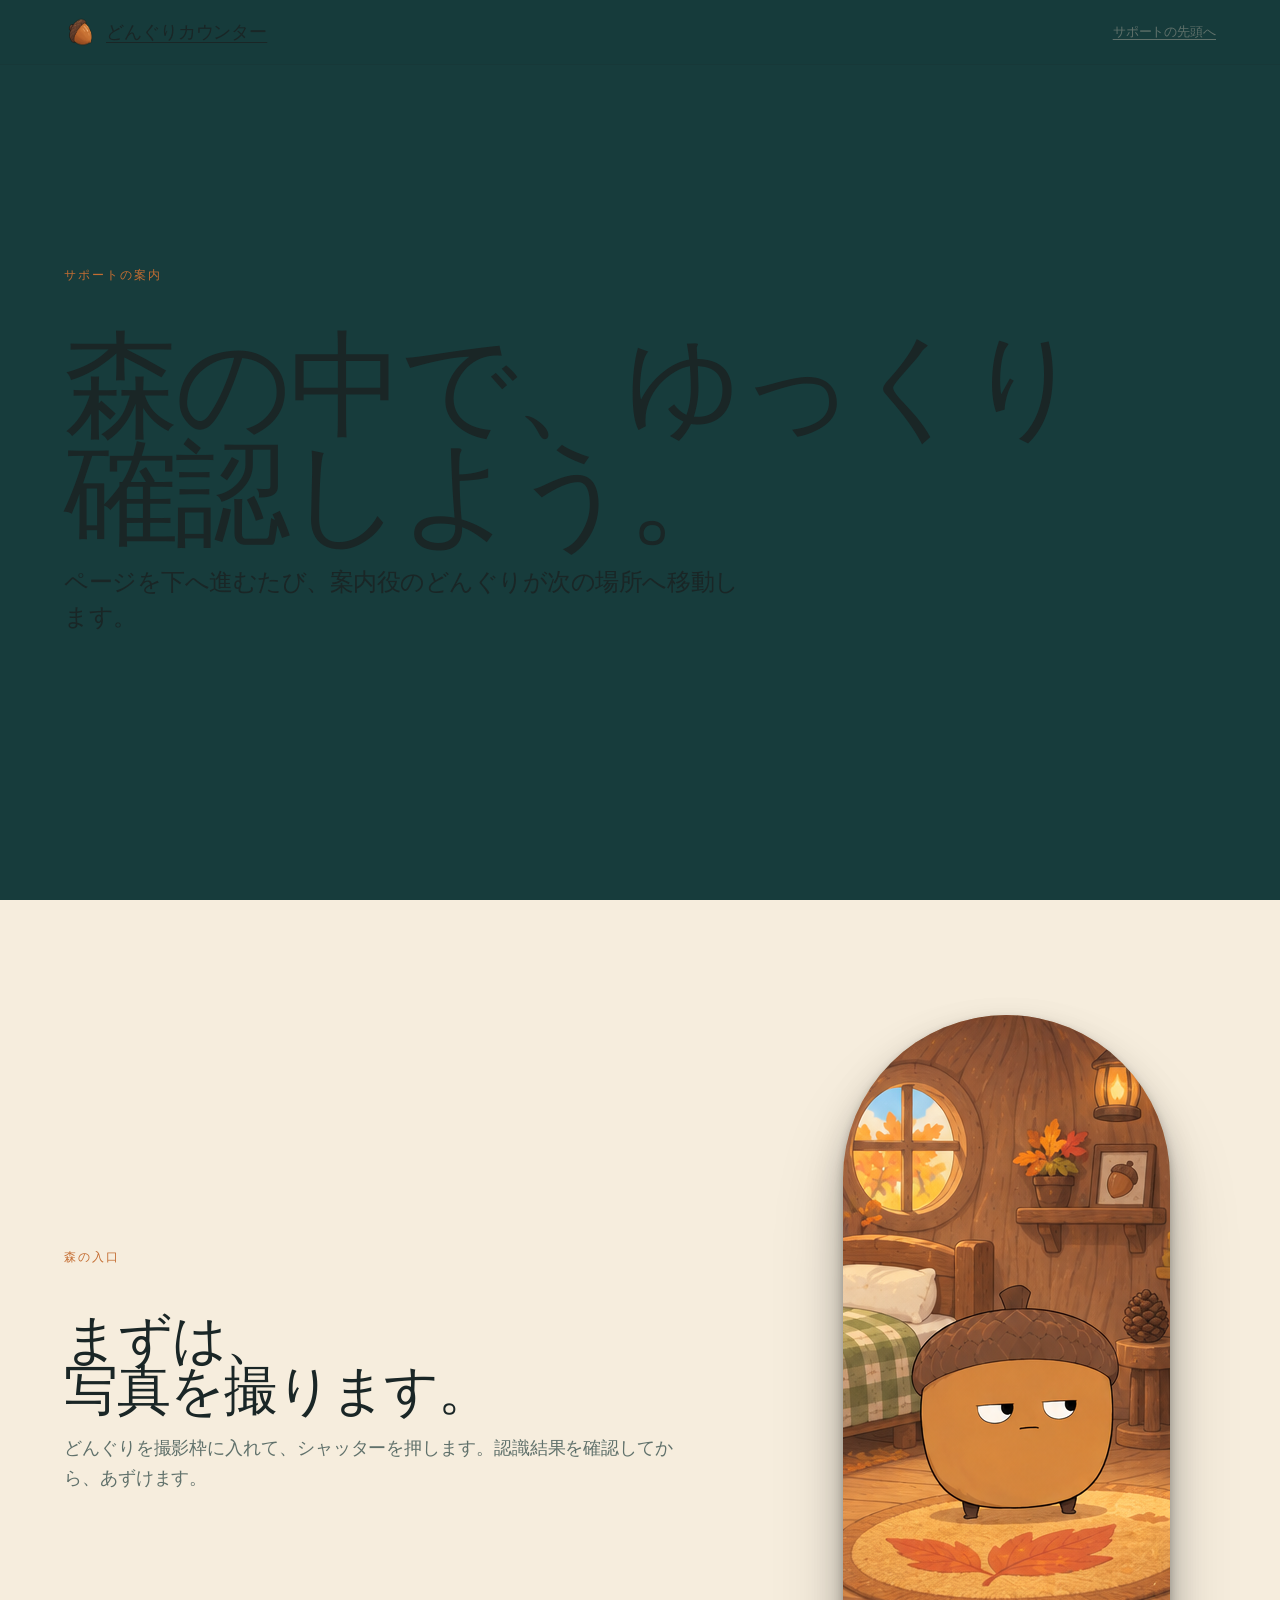
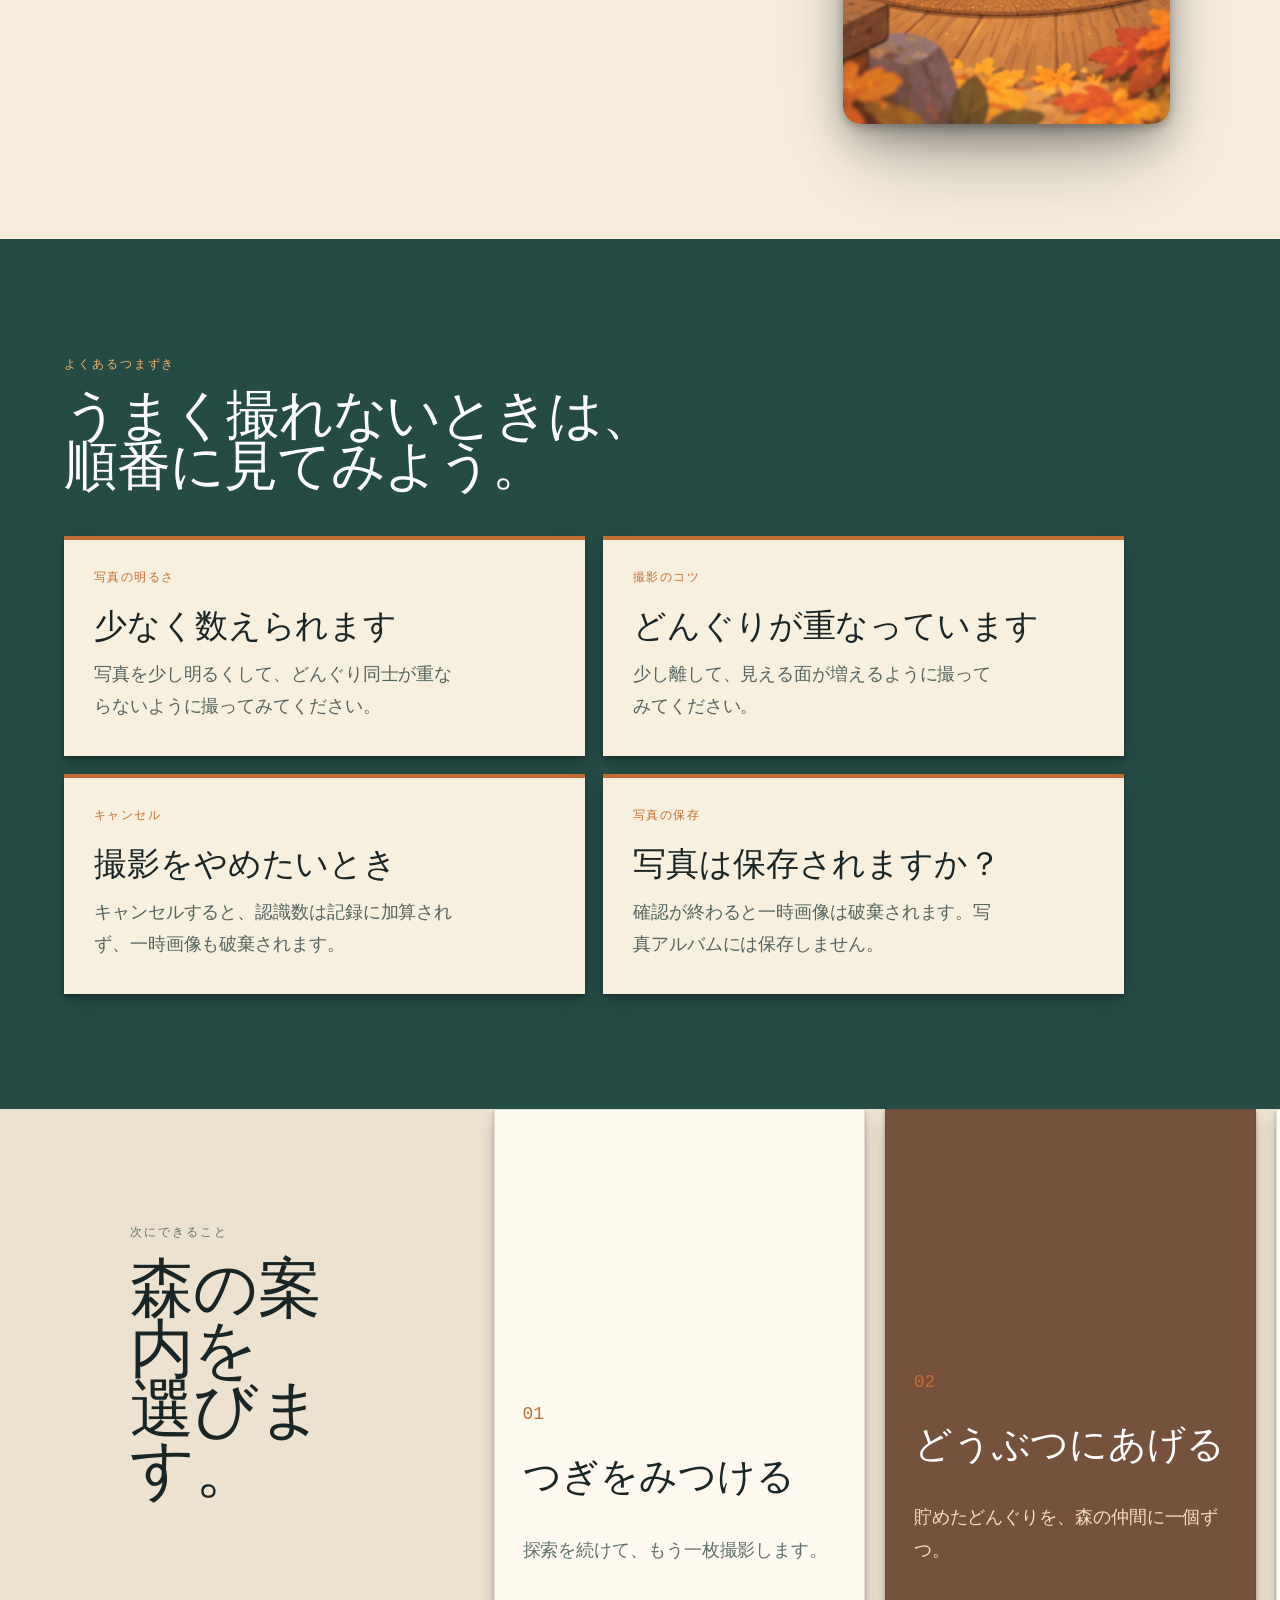
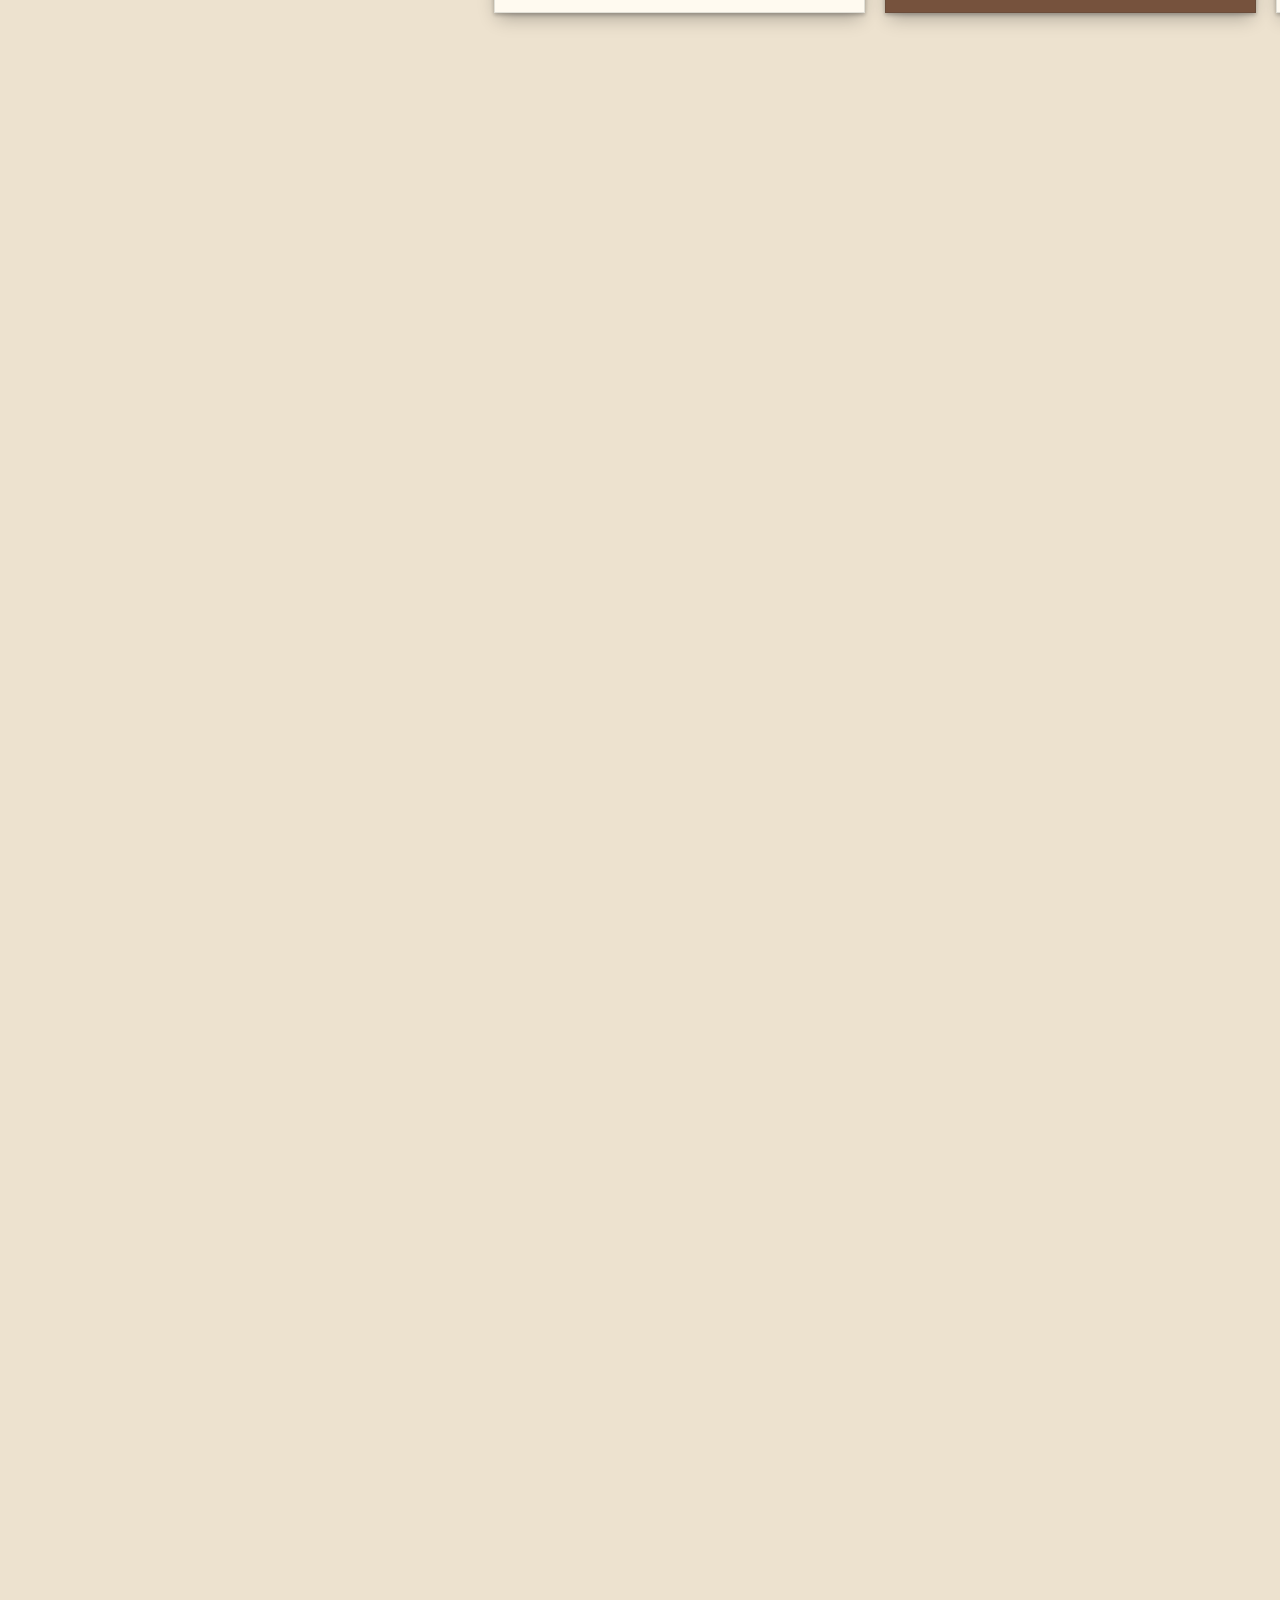
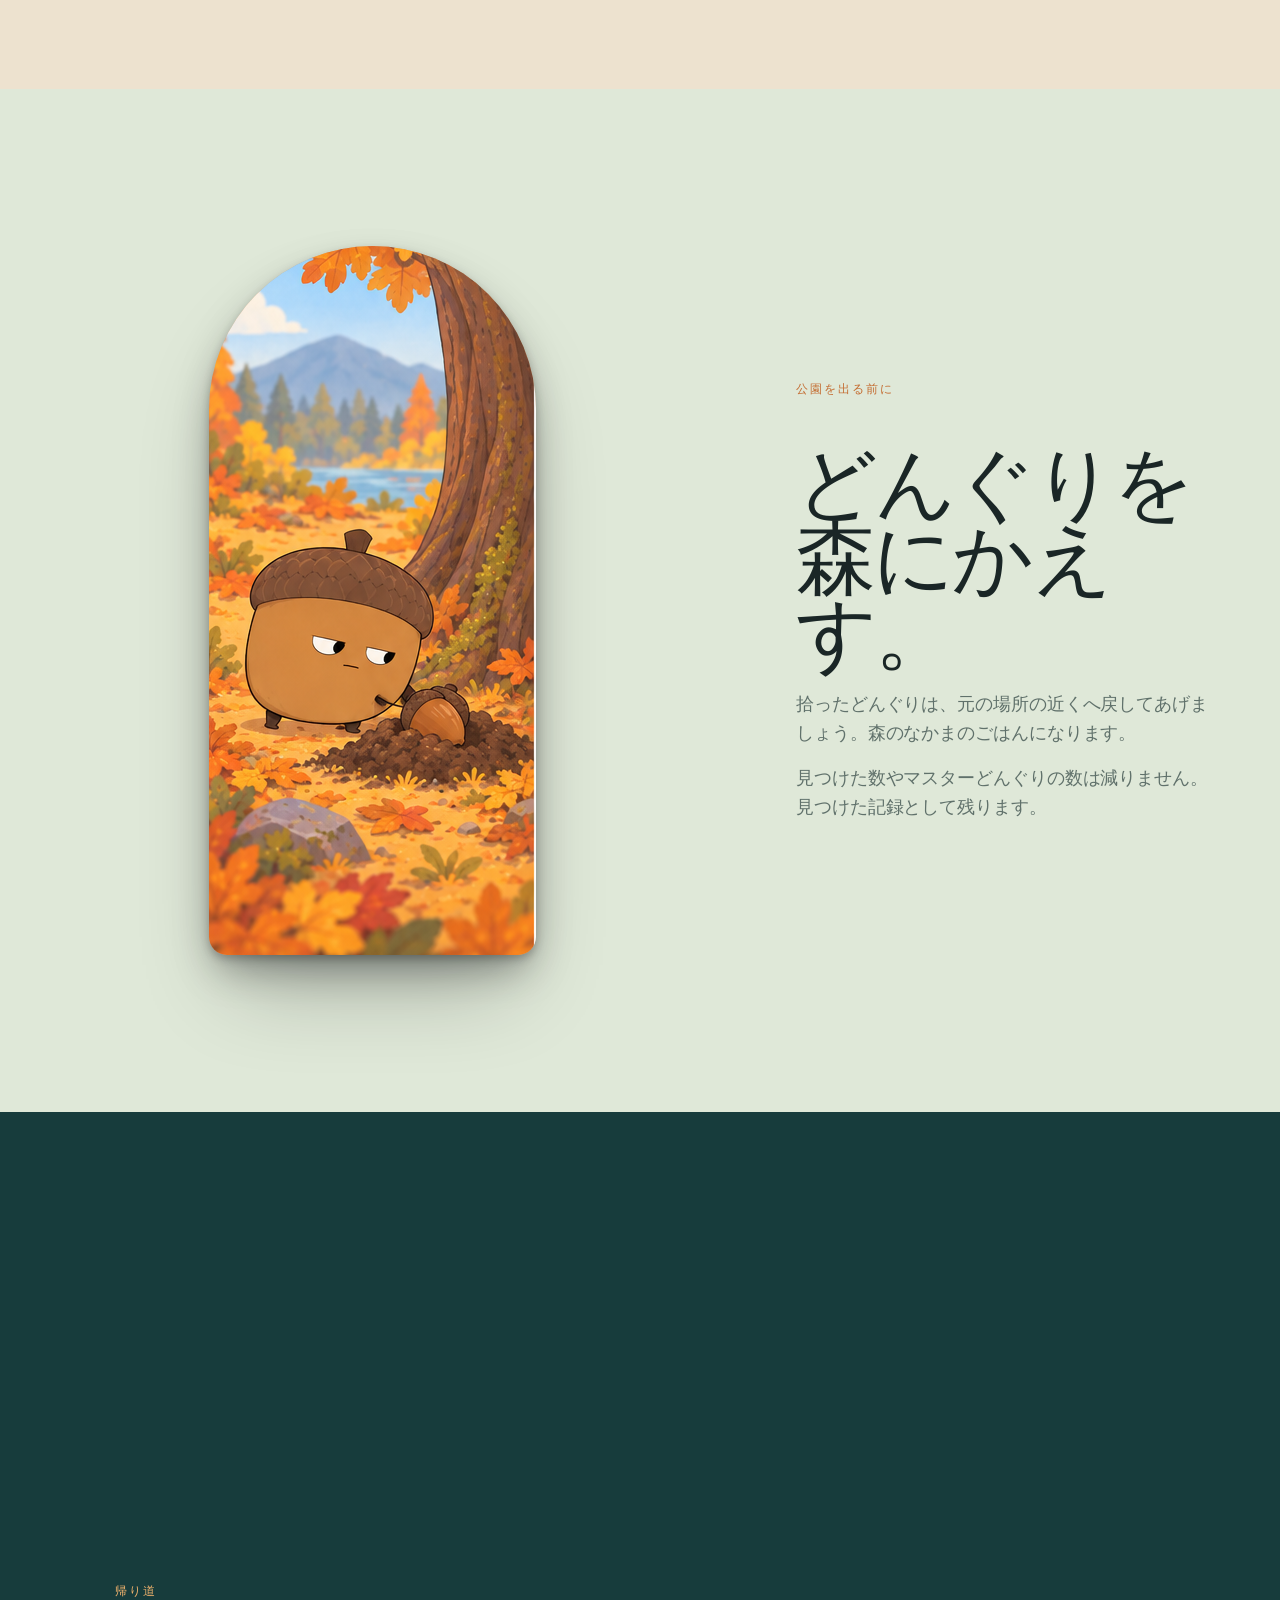
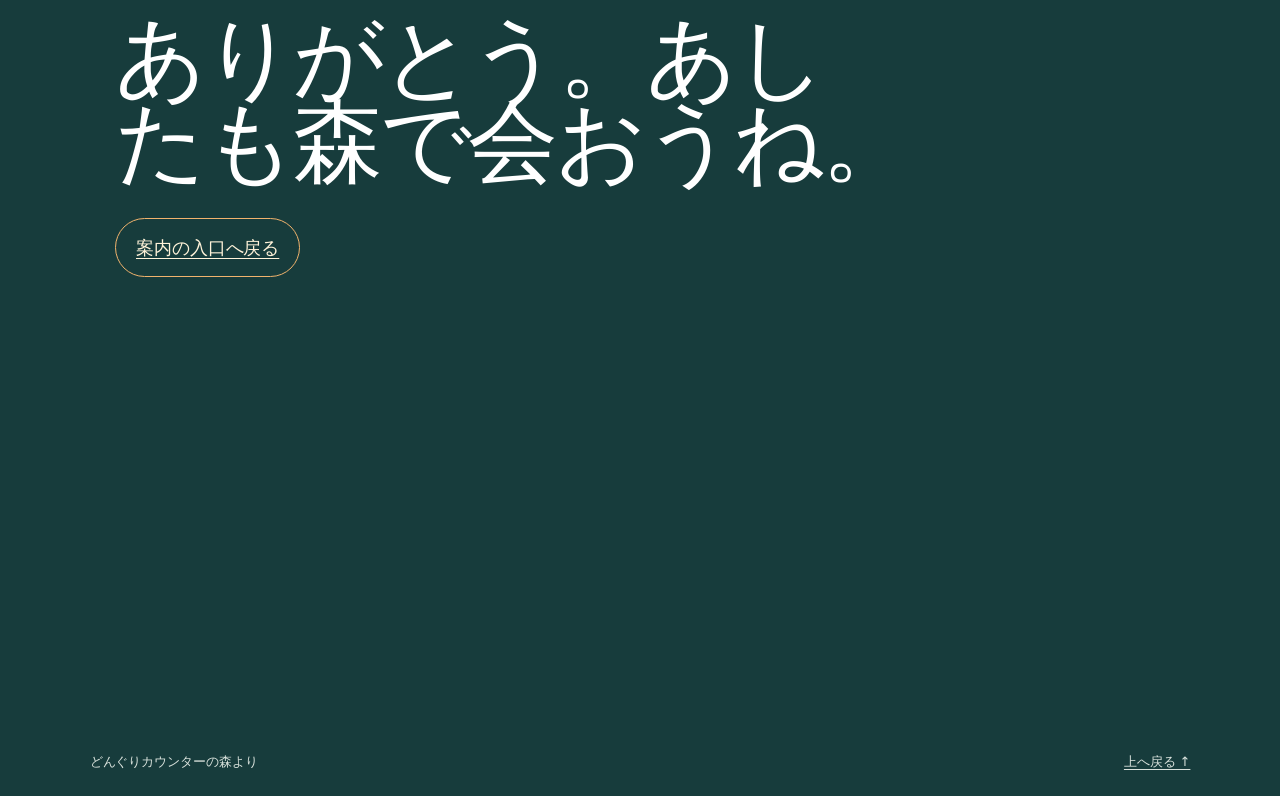
==== commit 43120bdc: "Improve support guide contrast and line breaks" ====
--- a/docs/index.html
+++ b/docs/index.html
@@ -8,13 +8,14 @@
   <link rel="icon" href="pattern-1-acorn-icon.png">
   <link rel="stylesheet" href="scrollcraft.css">
   <link rel="stylesheet" href="scrollcraft-pattern.css">
+  <link rel="stylesheet" href="support-overrides.css">
 </head>
 <body>
   <span data-sc-progress></span>
   <header class="craft-bar"><a href="#top" class="craft-mark"><img src="pattern-1-acorn-icon.png" alt="" width="32" height="32"><span>どんぐりカウンター</span></a><a class="craft-back" href="#top">サポートの先頭へ</a></header>
   <main id="top">
     <section class="craft-title sc-section" data-sc-drift="#f6eddd">
-      <div class="sc-wrap sc-stack" data-sc-in data-sc-stagger="70"><p class="craft-kicker">サポートの案内</p><h1 class="sc-display sc-display--xl">森の中で、<br>ゆっくり確認しよう。</h1><p class="sc-lede">ページを下へ進むたび、案内役のどんぐりが次の場所へ移動します。</p></div>
+      <div class="sc-wrap sc-stack" data-sc-in data-sc-stagger="70"><p class="craft-kicker">サポートの案内</p><h1 class="sc-display sc-display--xl">森の中で、ゆっくり<br>確認しよう。</h1><p class="sc-lede">ページを下へ進むたび、案内役のどんぐりが次の場所へ移動します。</p></div>
     </section>
 
     <section class="craft-home sc-section" data-sc-drift="#f6eddd">
@@ -45,7 +46,7 @@
     </section>
 
     <section class="craft-close" data-sc-act="pin" data-sc-span="1.35" data-sc-drift="#173c3c">
-      <div data-sc-stage class="craft-close-stage"><div class="close-copy"><p class="craft-kicker">帰り道</p><h2 class="sc-display sc-display--lg" data-sc-cue="0 1 0 0" data-sc-kinetic="lines">ありがとう。<br>あしたも森で会おうね。</h2><a href="#top" class="craft-cta" data-sc-cue="0.18" data-sc-rise="0">案内の入口へ戻る</a></div><img class="signature-acorn" src="pattern-1-acorn-icon.png" alt="" data-sc-cue="0 1 0 0"></div>
+      <div data-sc-stage class="craft-close-stage"><div class="close-copy"><p class="craft-kicker">帰り道</p><h2 class="sc-display sc-display--lg" data-sc-cue="0 1 0 0" data-sc-kinetic="lines">ありがとう。<br>あしたも森で<span class="mobile-break"><br></span>会おうね。</h2><a href="#top" class="craft-cta" data-sc-cue="0.18" data-sc-rise="0">案内の入口へ戻る</a></div><img class="signature-acorn" src="pattern-1-acorn-icon.png" alt="" data-sc-cue="0 1 0 0"></div>
     </section>
   </main>
   <footer class="craft-footer"><span>どんぐりカウンターの森より</span><a href="#top">上へ戻る ↑</a></footer>
--- a/docs/support-overrides.css
+++ b/docs/support-overrides.css
@@ -0,0 +1,21 @@
+.shelf-end p {
+  color: #fff3d9;
+}
+
+.mobile-break {
+  display: none;
+}
+
+@media (max-width: 800px) {
+  .mobile-break {
+    display: inline;
+  }
+
+  .craft-title .sc-display--xl {
+    max-width: 10ch;
+  }
+
+  .craft-close h2 {
+    font-size: clamp(40px, 11vw, 52px);
+  }
+}
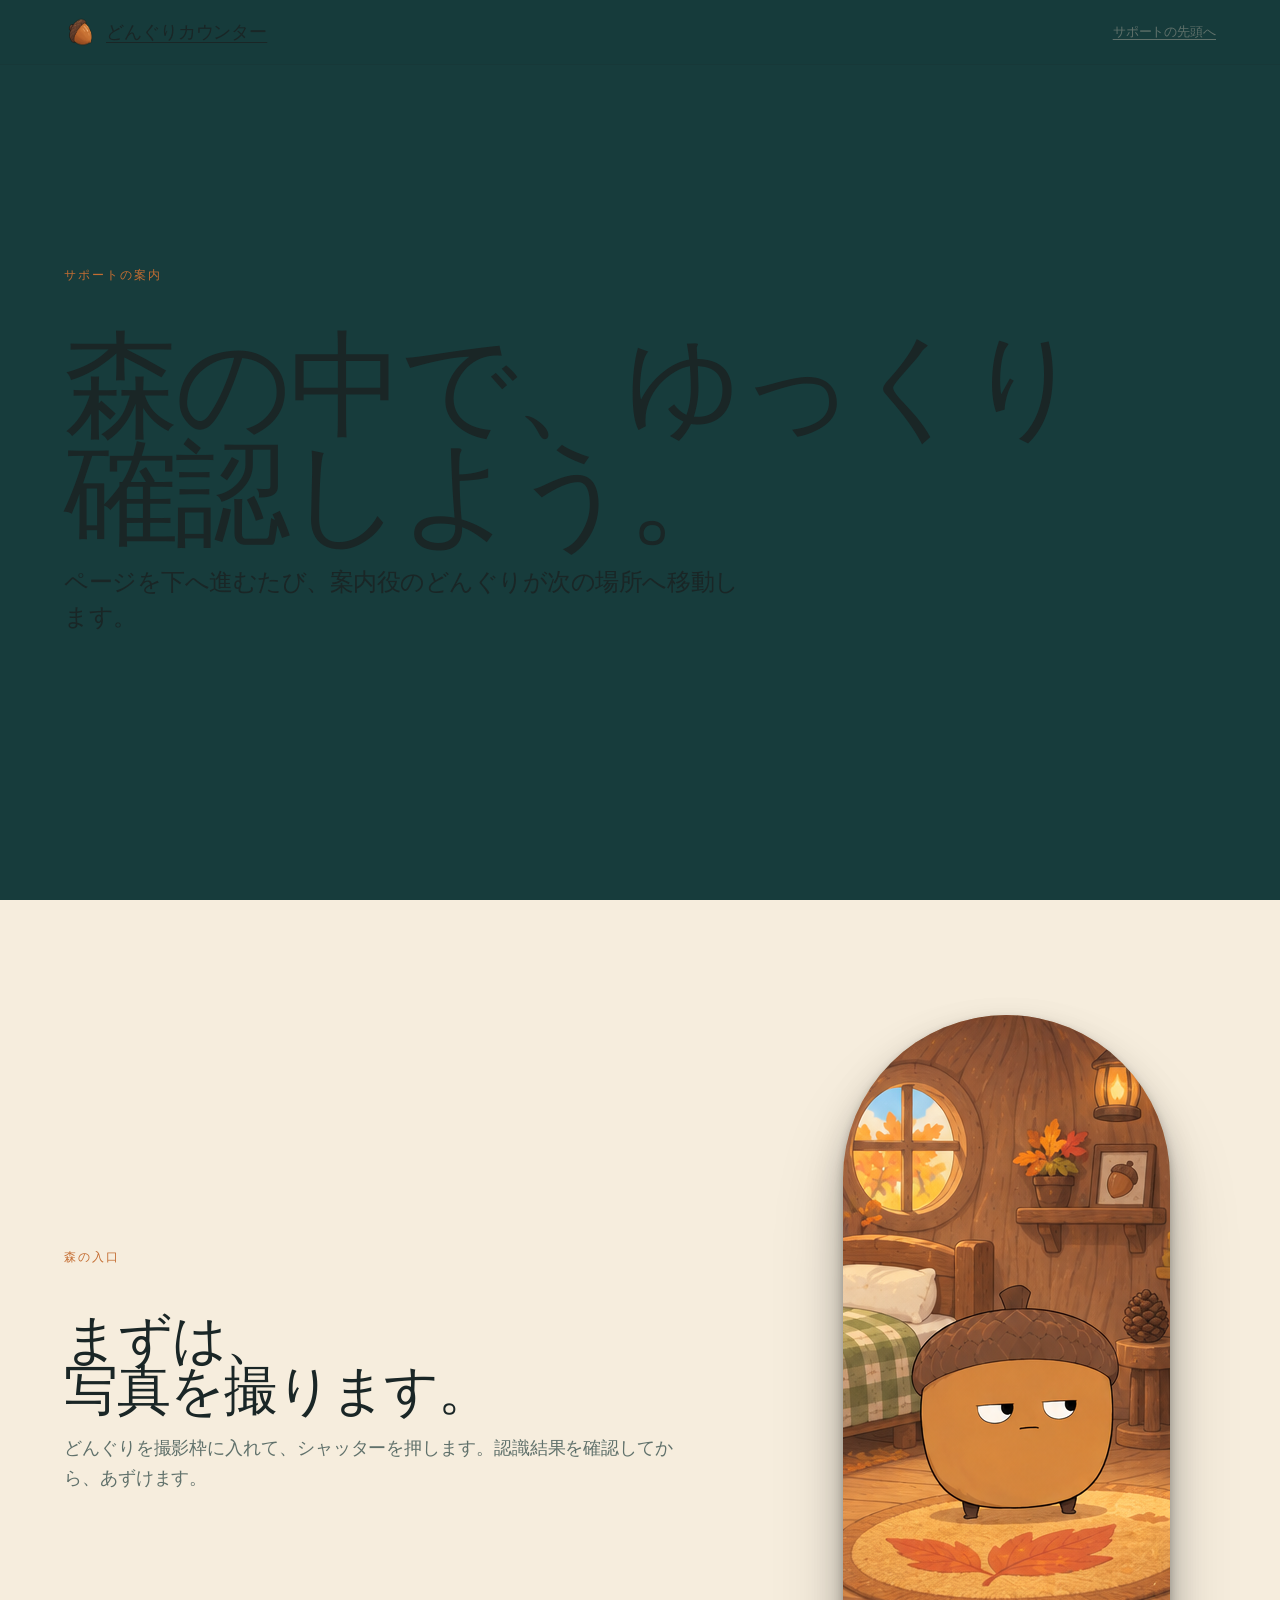
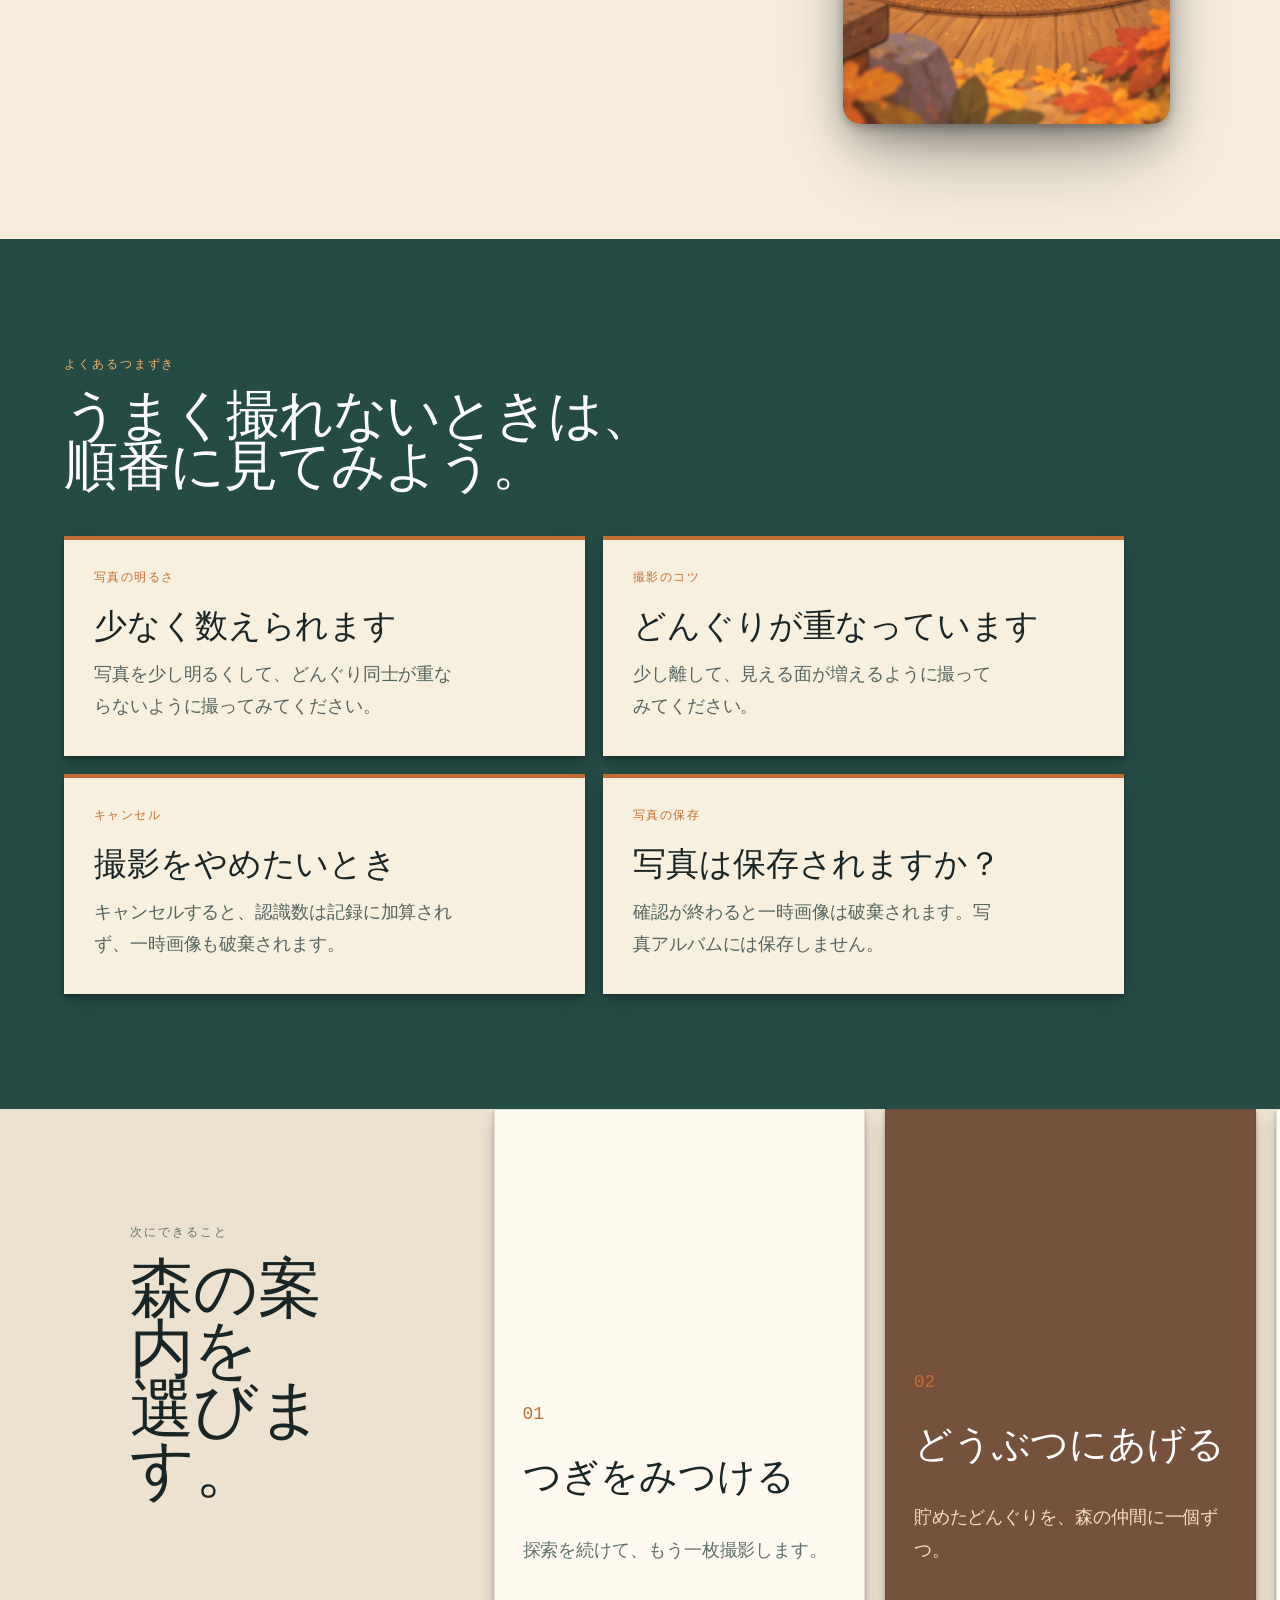
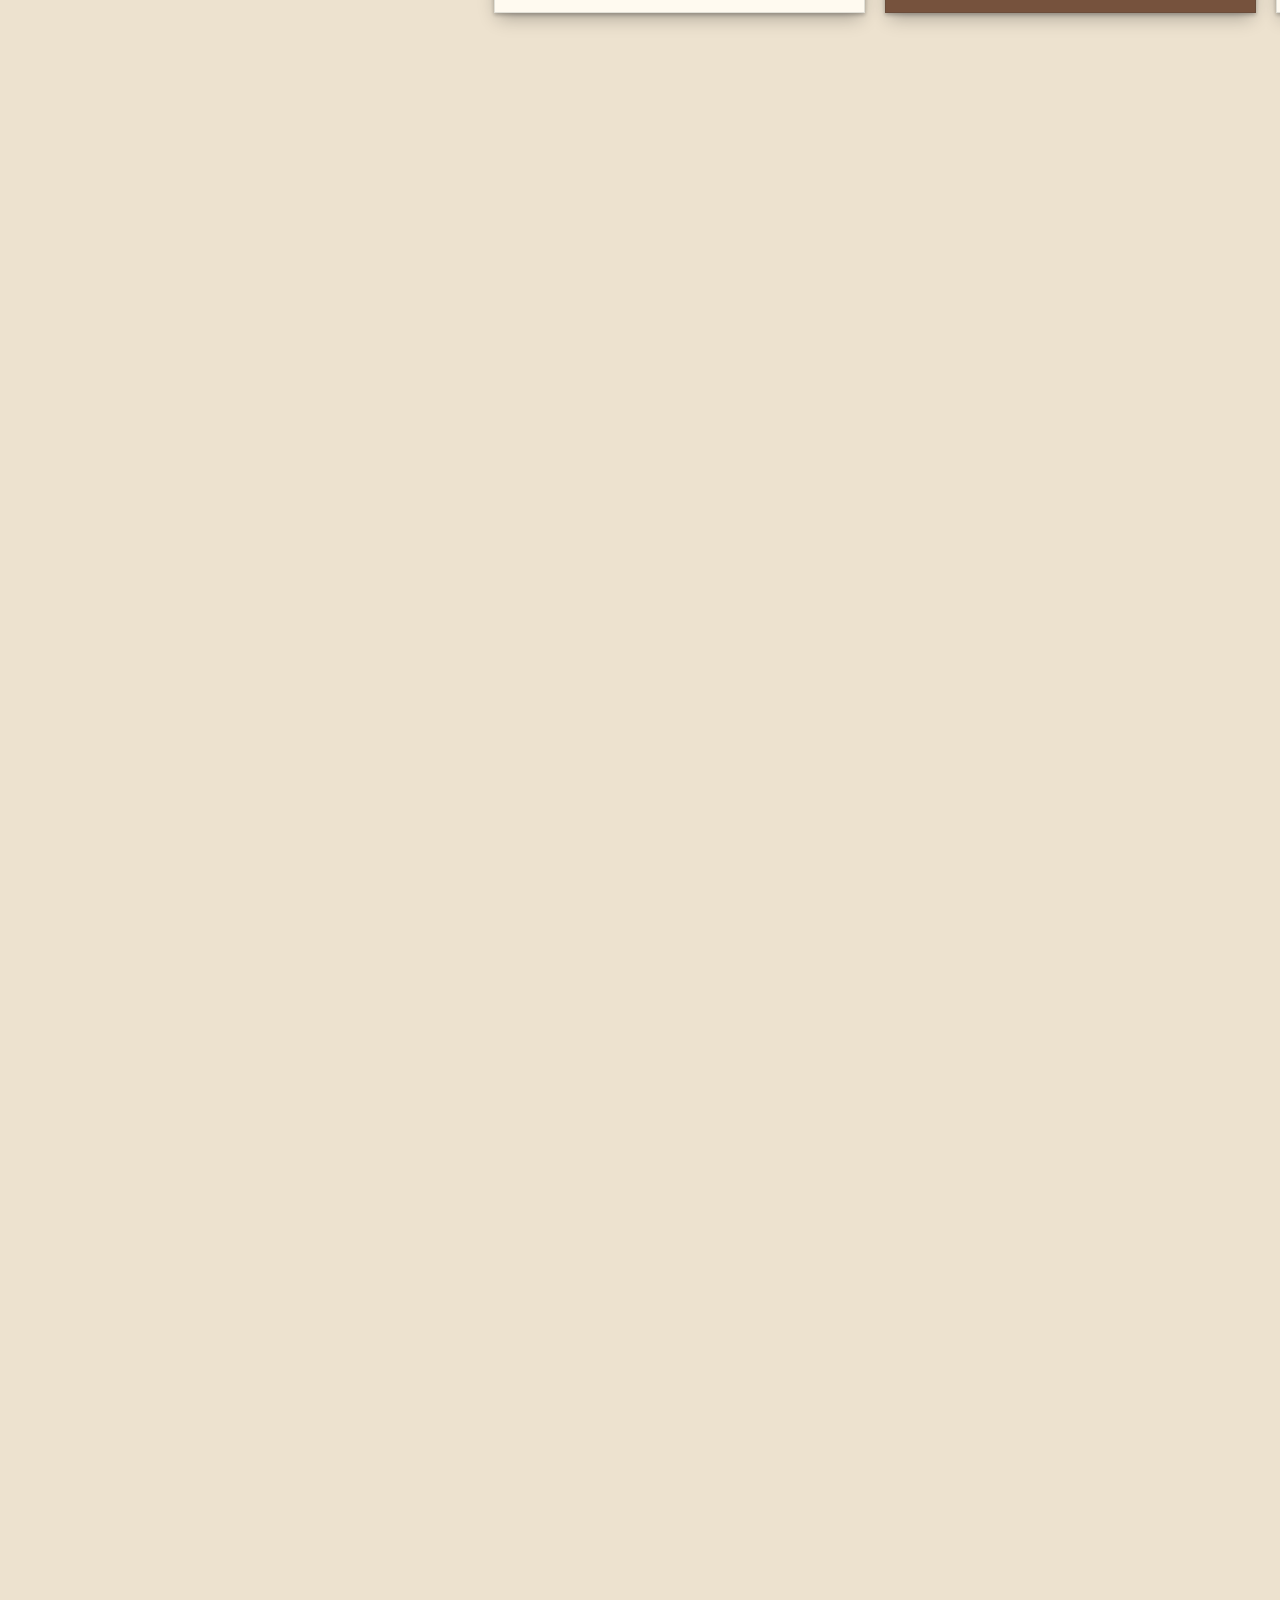
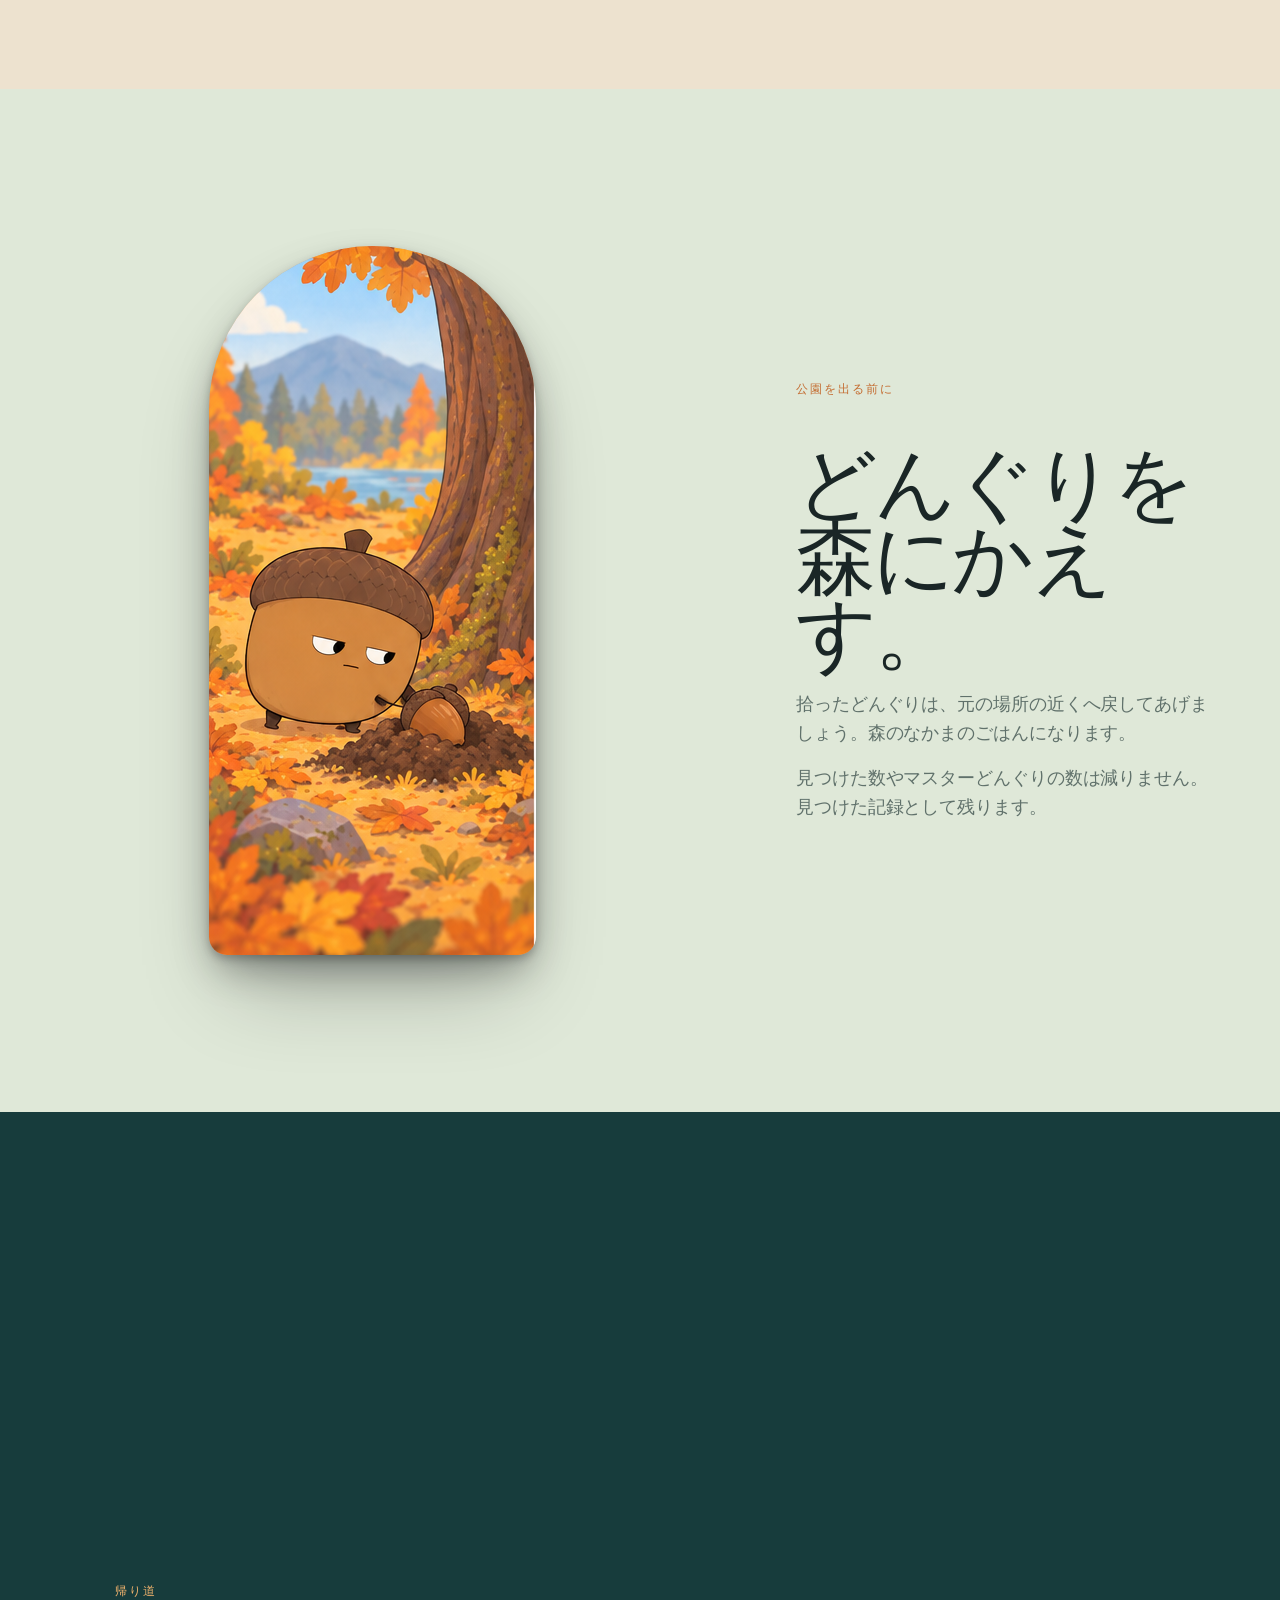
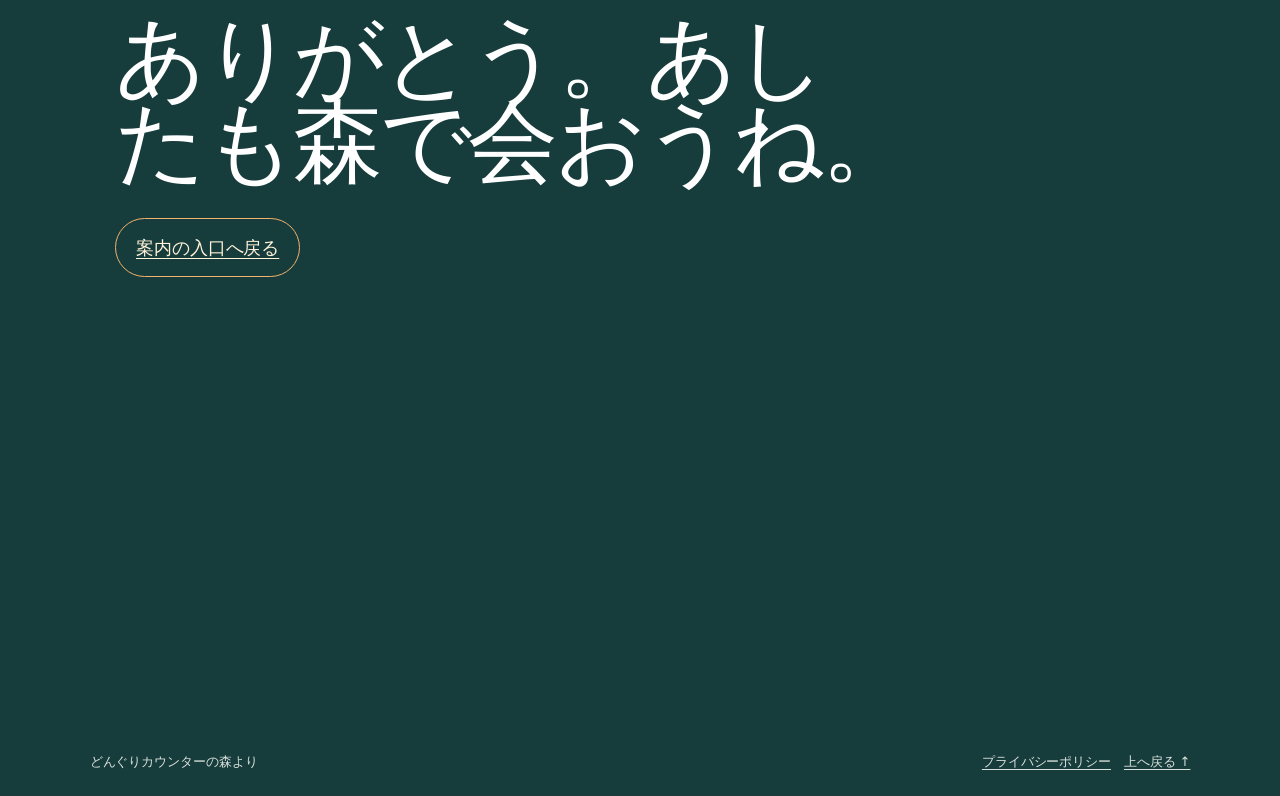
==== commit 7d2fae48: "Add privacy policy page" ====
--- a/docs/index.html
+++ b/docs/index.html
@@ -49,7 +49,7 @@
       <div data-sc-stage class="craft-close-stage"><div class="close-copy"><p class="craft-kicker">帰り道</p><h2 class="sc-display sc-display--lg" data-sc-cue="0 1 0 0" data-sc-kinetic="lines">ありがとう。<br>あしたも森で<span class="mobile-break"><br></span>会おうね。</h2><a href="#top" class="craft-cta" data-sc-cue="0.18" data-sc-rise="0">案内の入口へ戻る</a></div><img class="signature-acorn" src="pattern-1-acorn-icon.png" alt="" data-sc-cue="0 1 0 0"></div>
     </section>
   </main>
-  <footer class="craft-footer"><span>どんぐりカウンターの森より</span><a href="#top">上へ戻る ↑</a></footer>
+  <footer class="craft-footer"><span>どんぐりカウンターの森より</span><span><a href="privacy.html">プライバシーポリシー</a>　<a href="#top">上へ戻る ↑</a></span></footer>
   <script src="scrollcraft.js"></script><script>ScrollCraft.mount(document.body);</script>
 </body>
 </html>
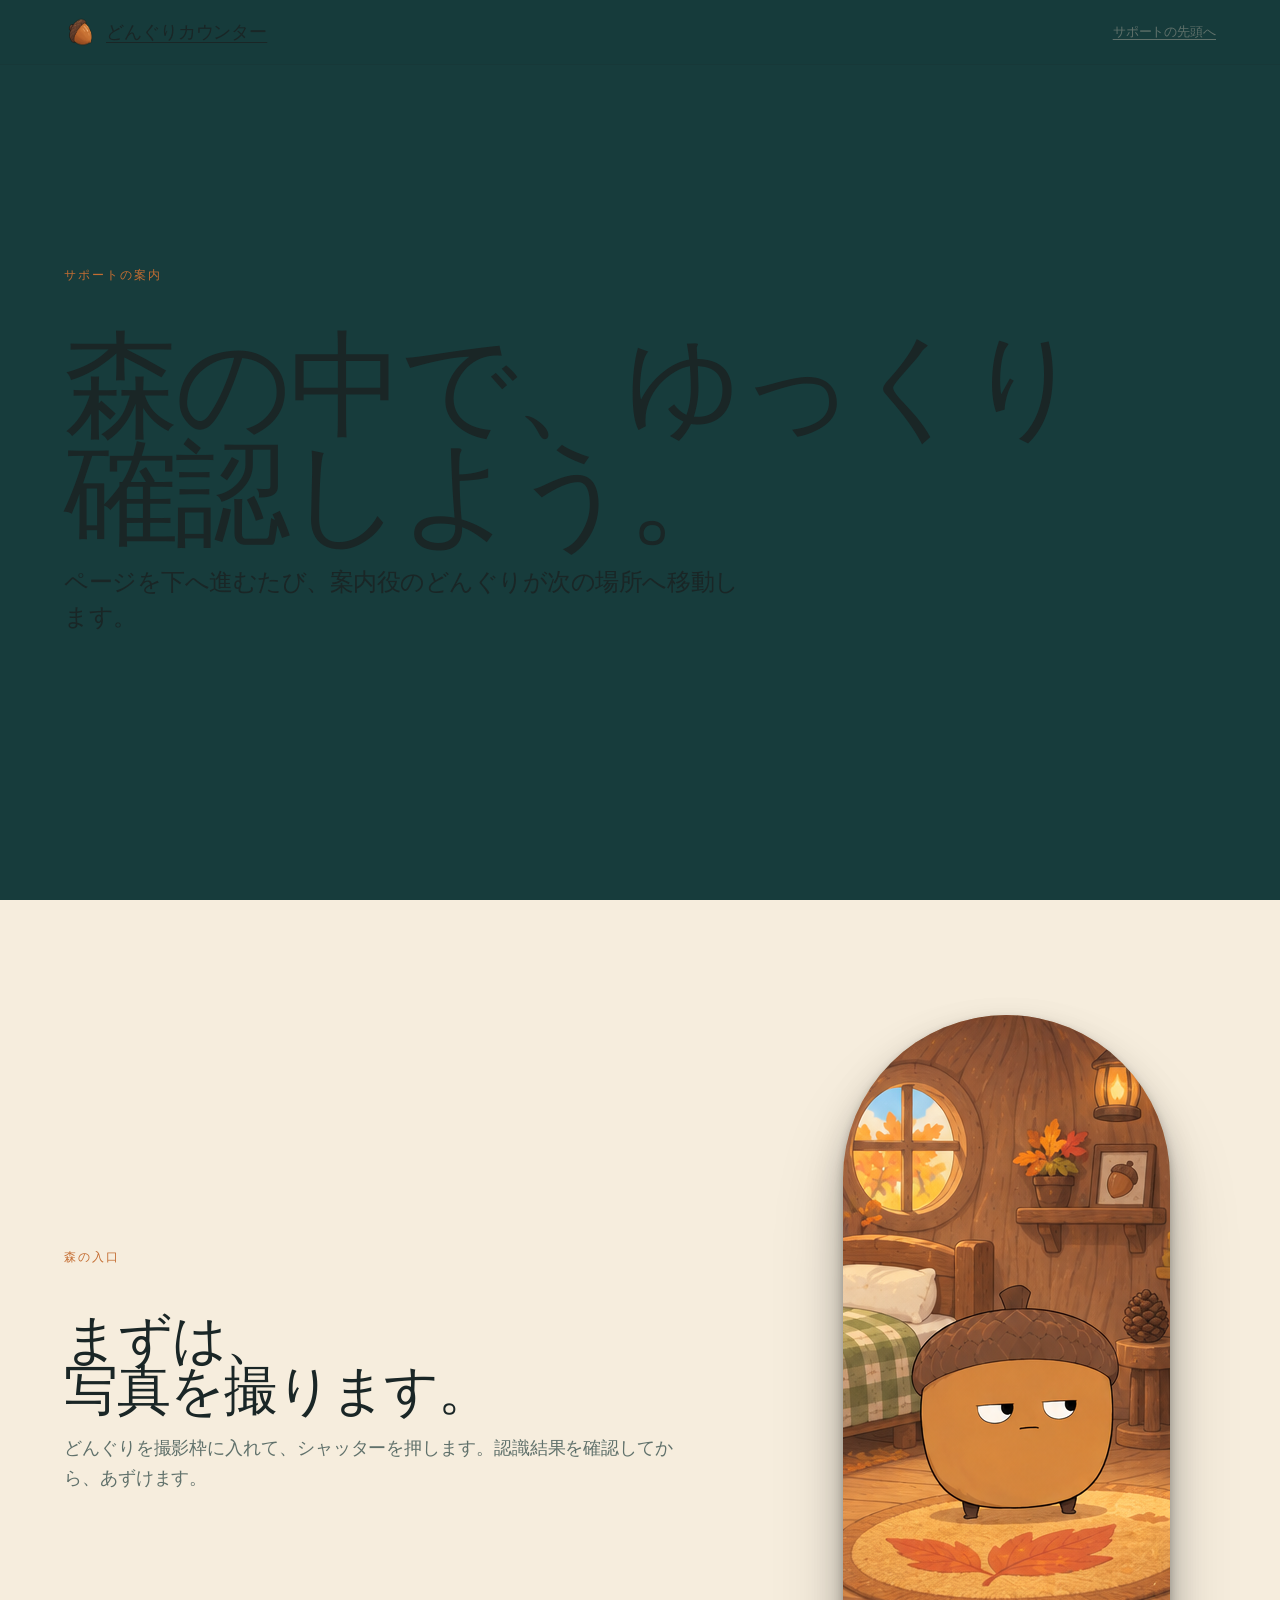
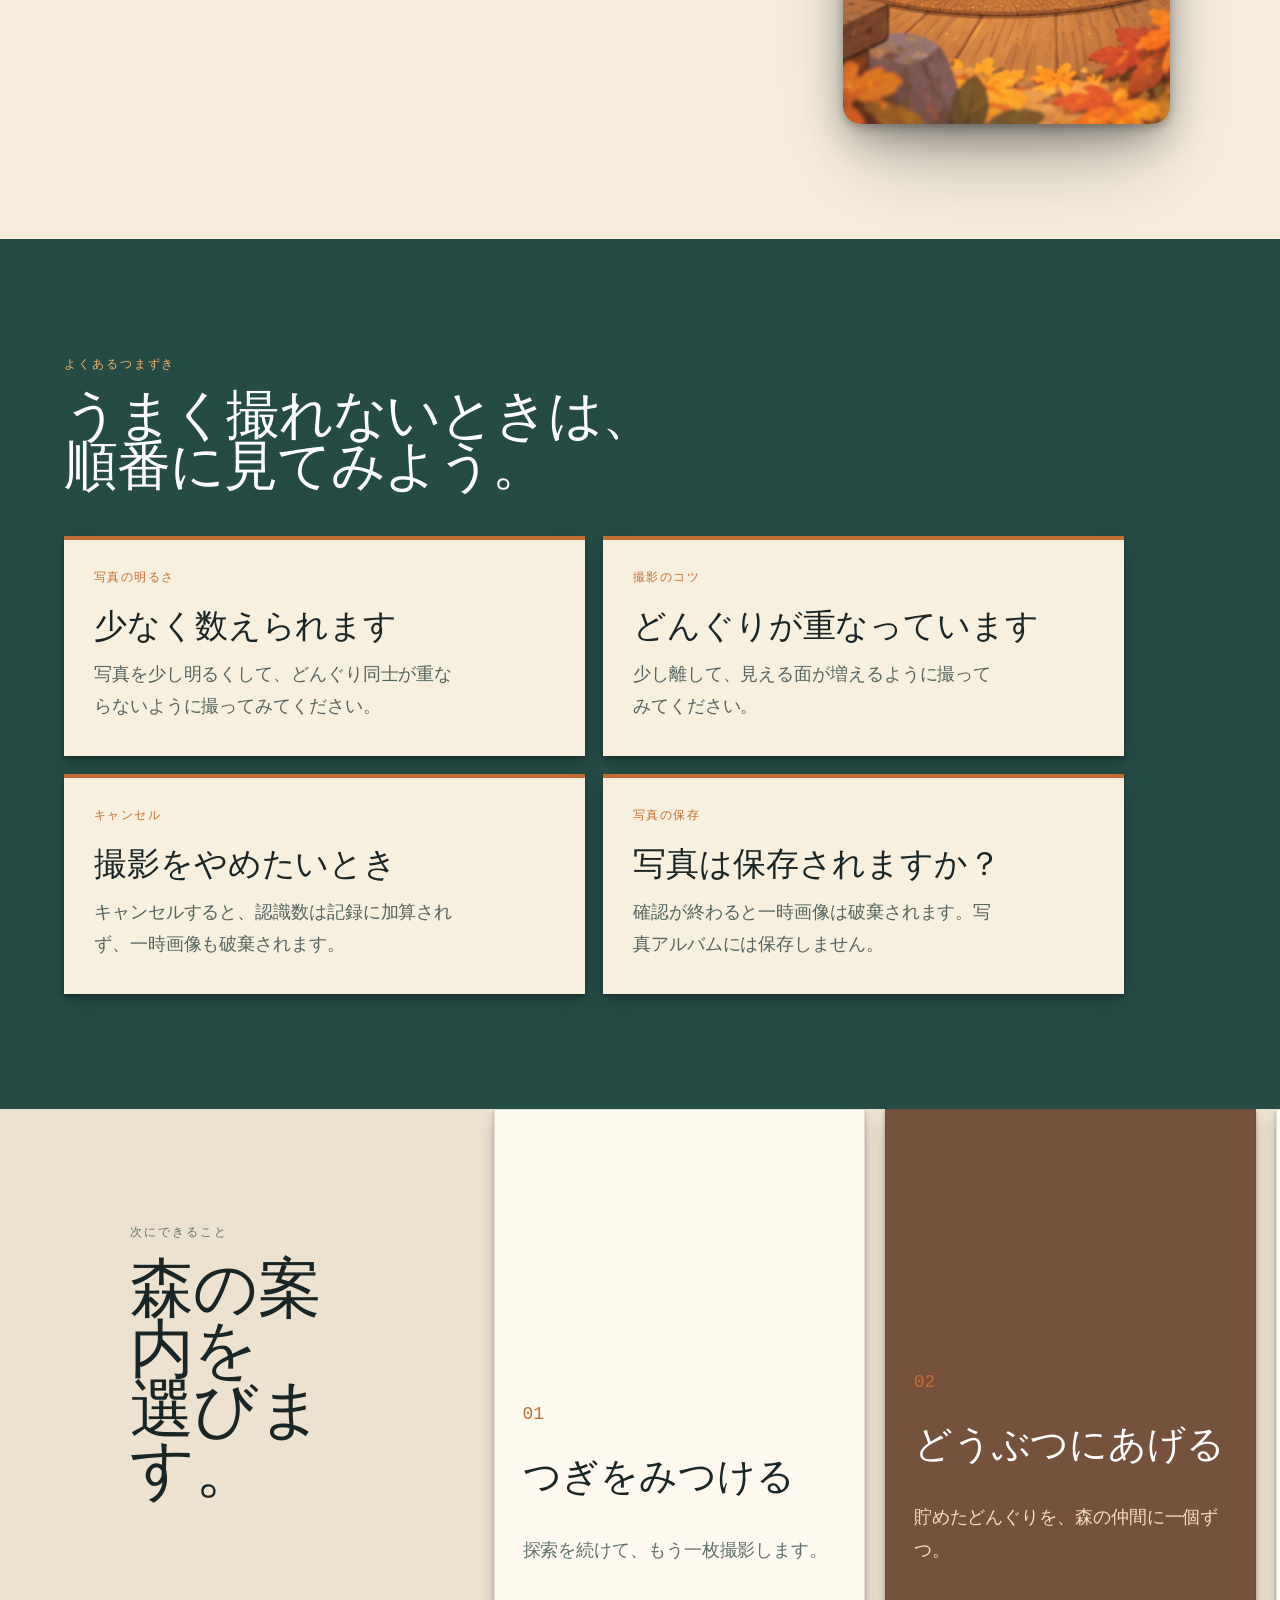
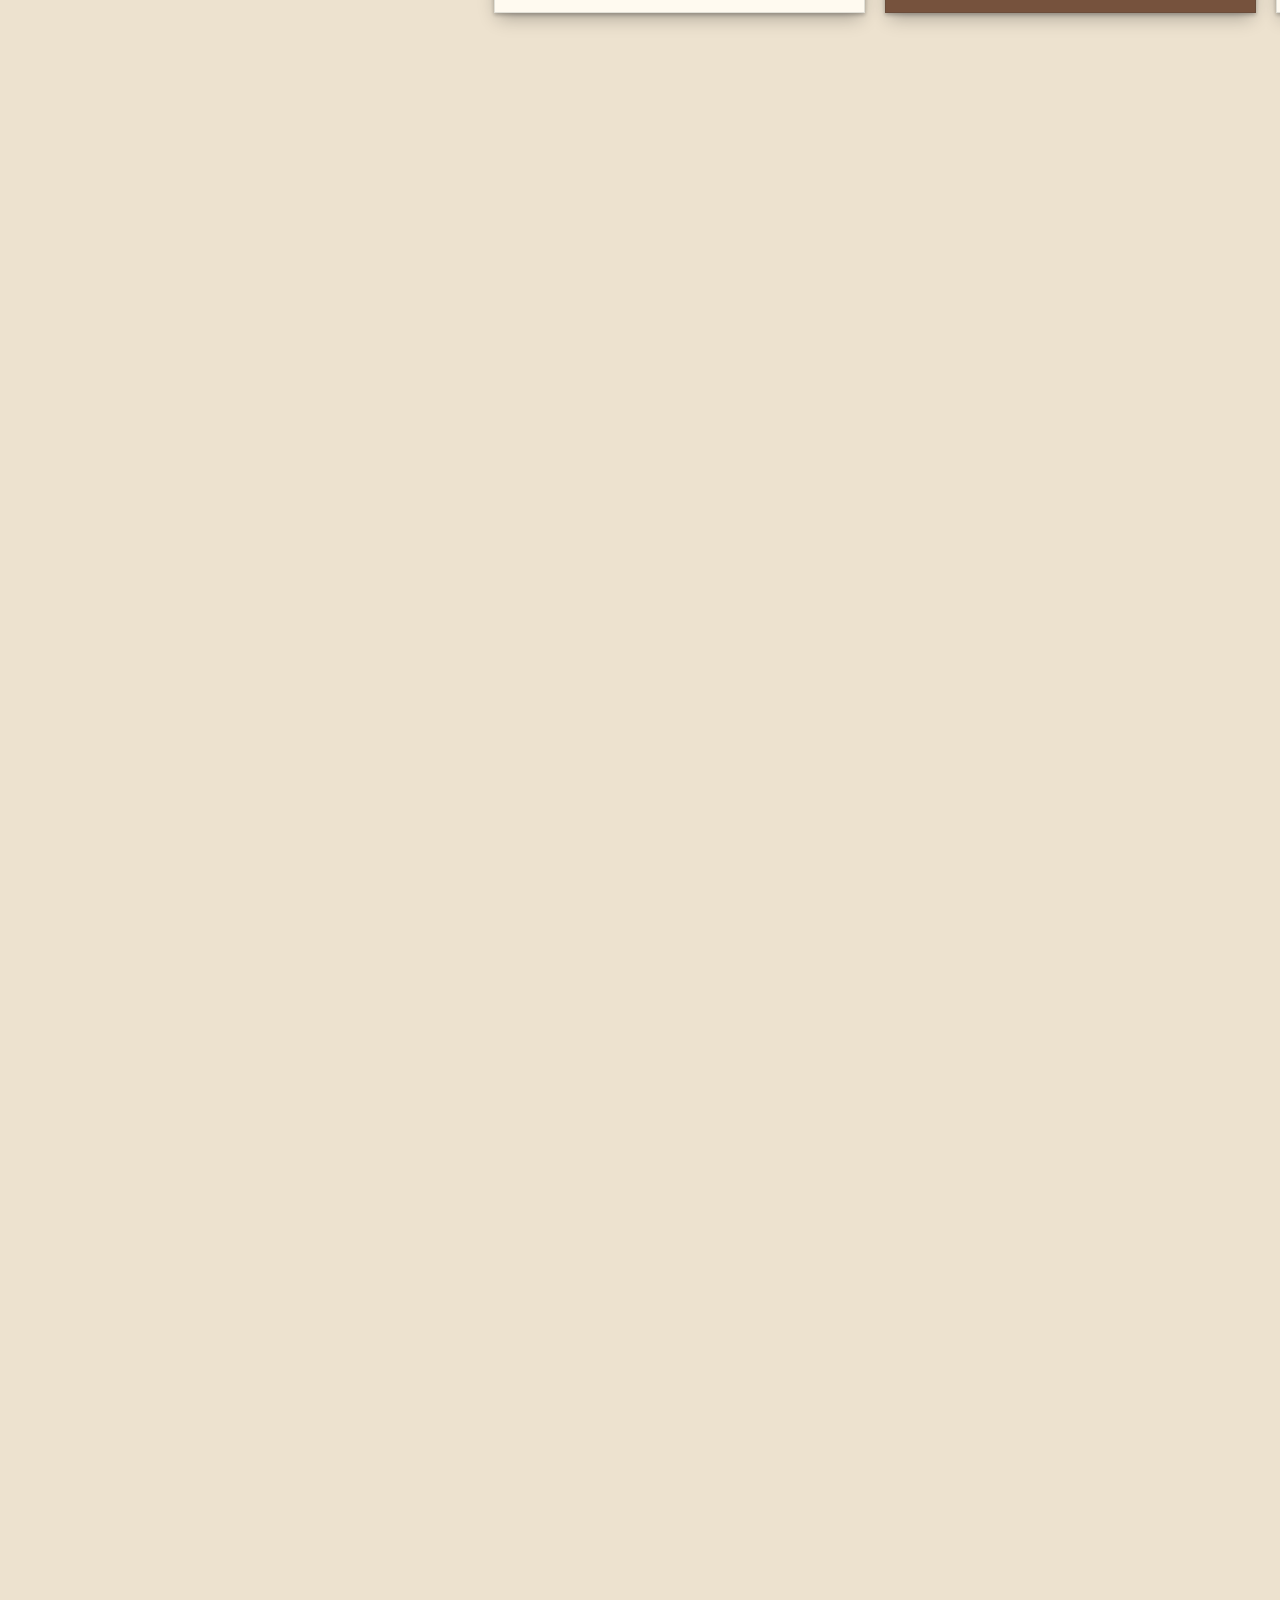
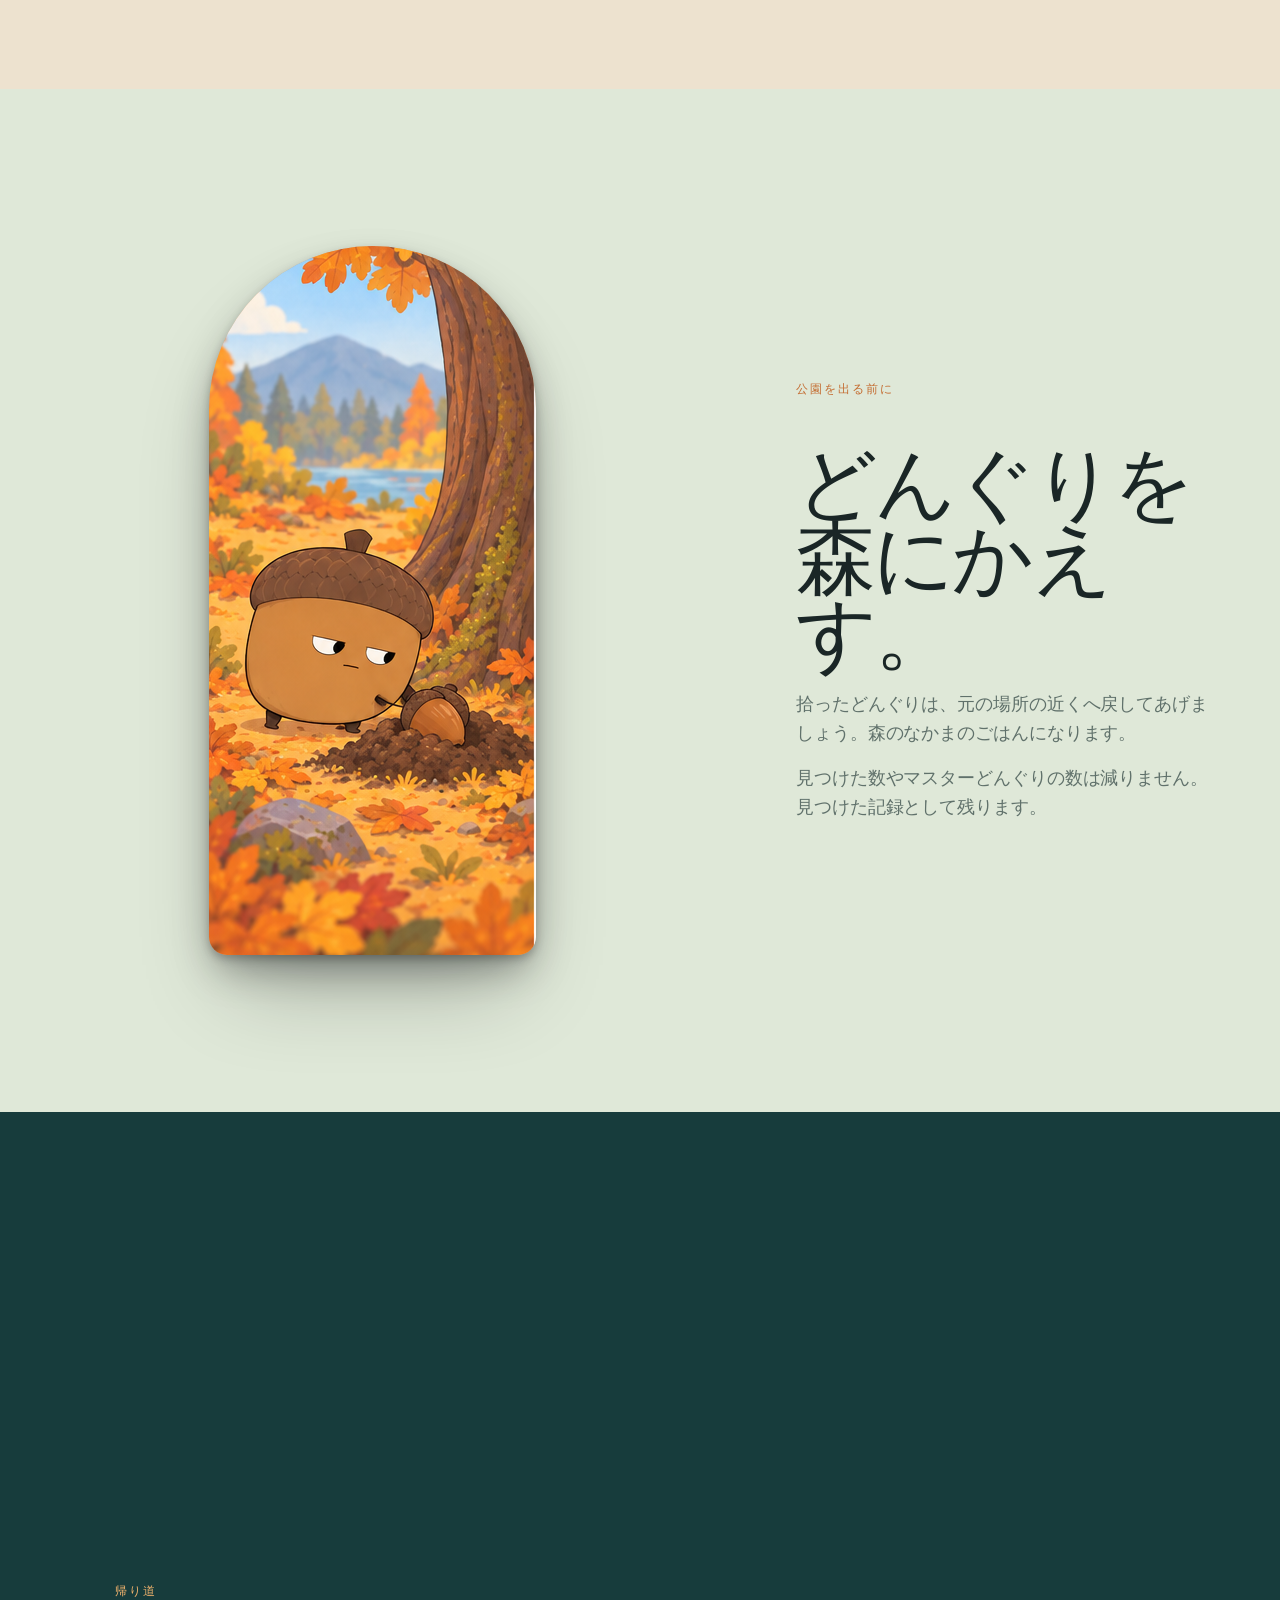
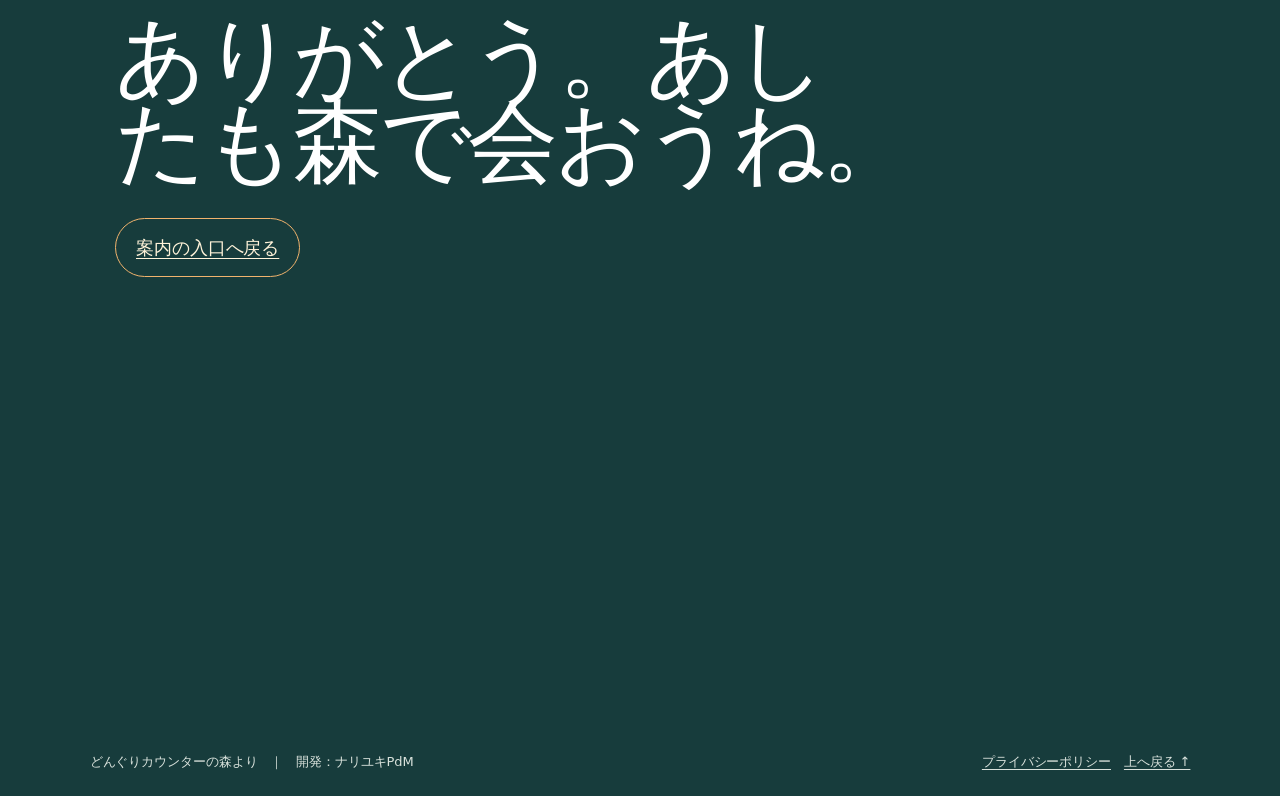
==== commit 907ba309: "Add developer name to support pages" ====
--- a/docs/index.html
+++ b/docs/index.html
@@ -49,7 +49,7 @@
       <div data-sc-stage class="craft-close-stage"><div class="close-copy"><p class="craft-kicker">帰り道</p><h2 class="sc-display sc-display--lg" data-sc-cue="0 1 0 0" data-sc-kinetic="lines">ありがとう。<br>あしたも森で<span class="mobile-break"><br></span>会おうね。</h2><a href="#top" class="craft-cta" data-sc-cue="0.18" data-sc-rise="0">案内の入口へ戻る</a></div><img class="signature-acorn" src="pattern-1-acorn-icon.png" alt="" data-sc-cue="0 1 0 0"></div>
     </section>
   </main>
-  <footer class="craft-footer"><span>どんぐりカウンターの森より</span><span><a href="privacy.html">プライバシーポリシー</a>　<a href="#top">上へ戻る ↑</a></span></footer>
+  <footer class="craft-footer"><span>どんぐりカウンターの森より　｜　開発：ナリユキPdM</span><span><a href="privacy.html">プライバシーポリシー</a>　<a href="#top">上へ戻る ↑</a></span></footer>
   <script src="scrollcraft.js"></script><script>ScrollCraft.mount(document.body);</script>
 </body>
 </html>
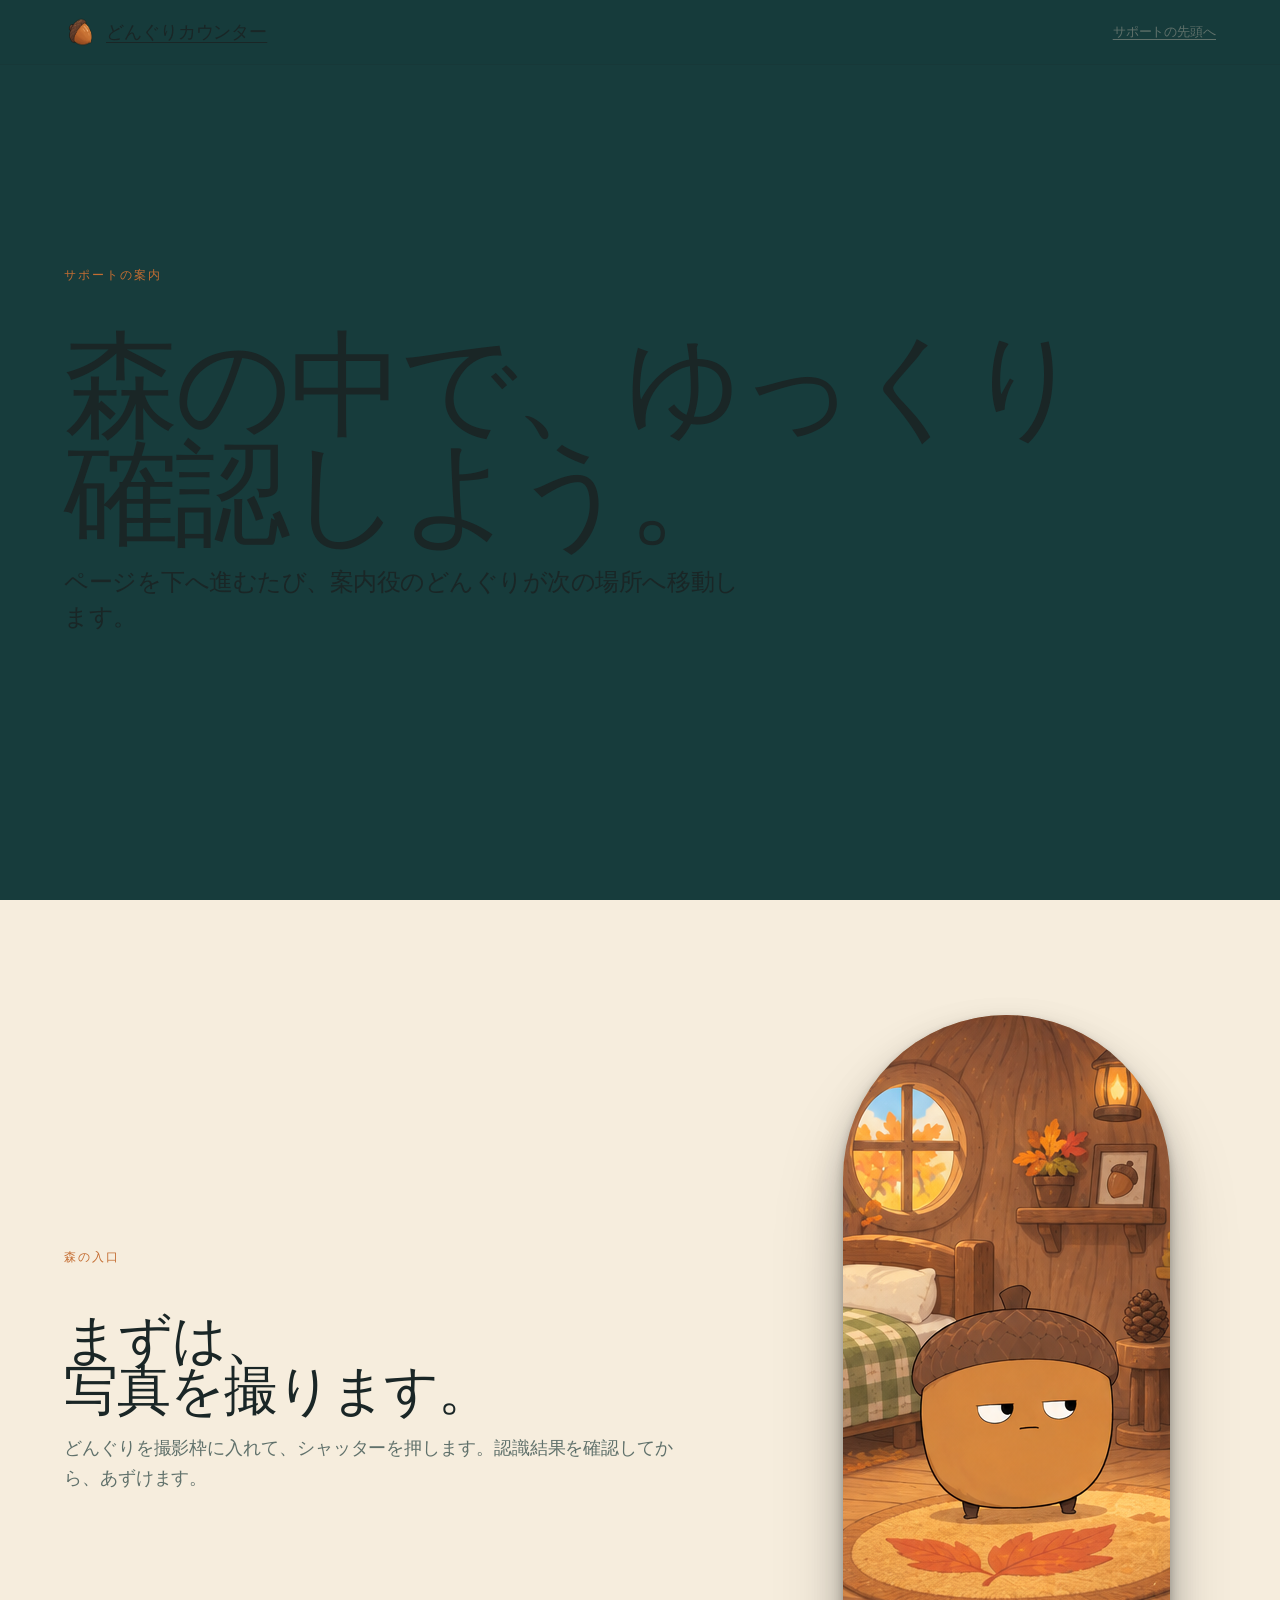
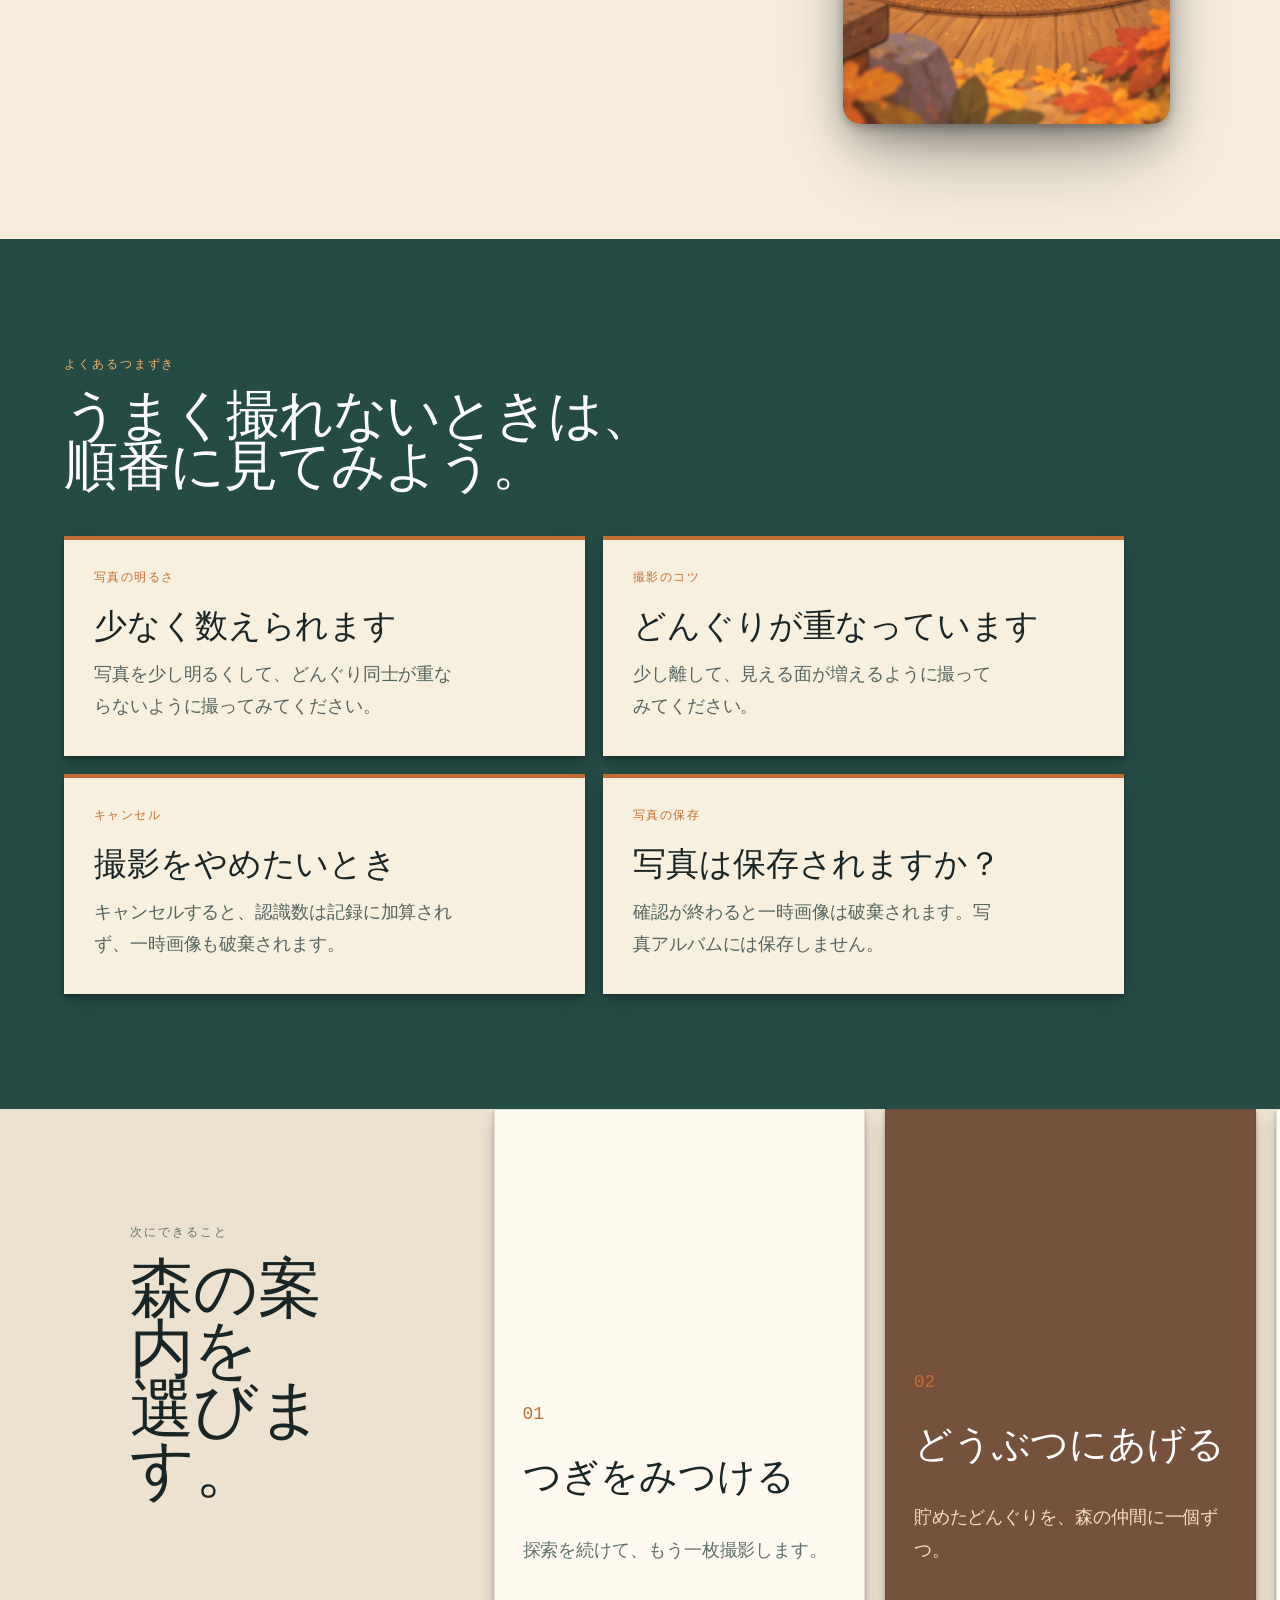
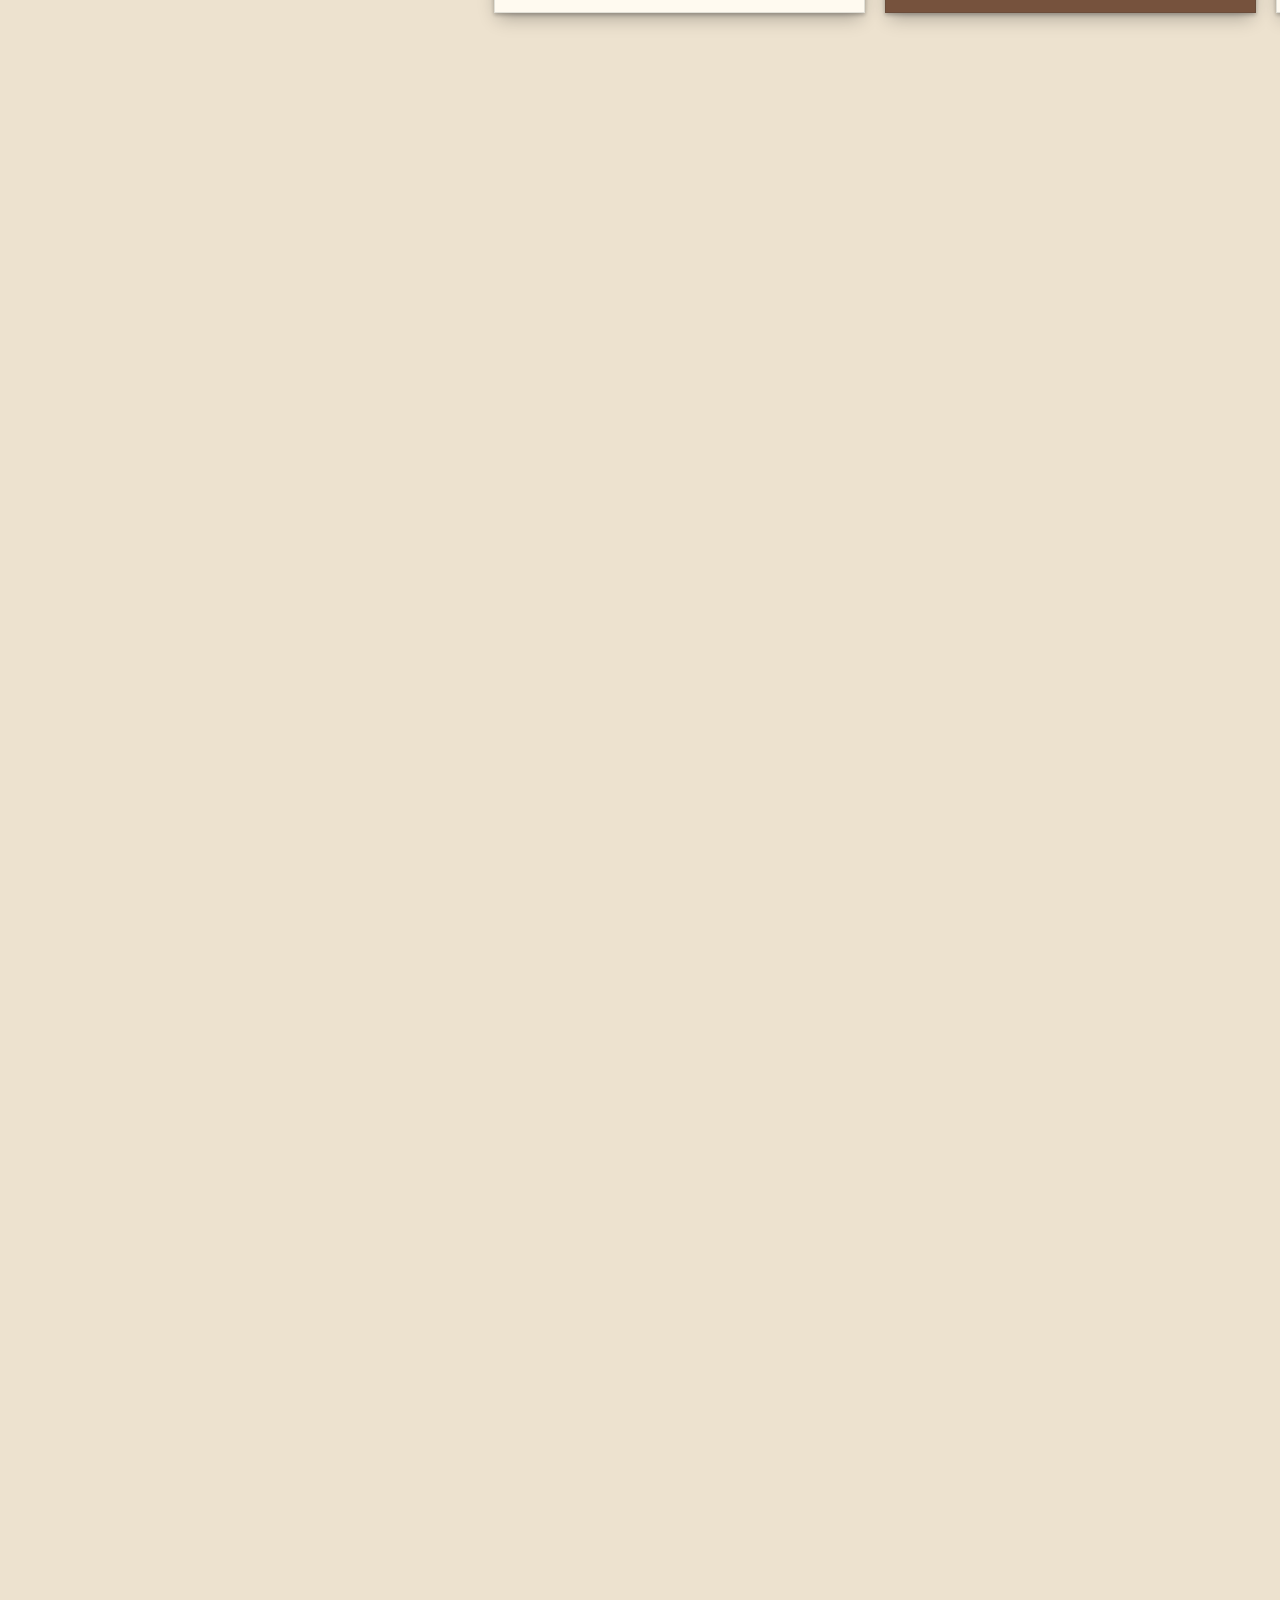
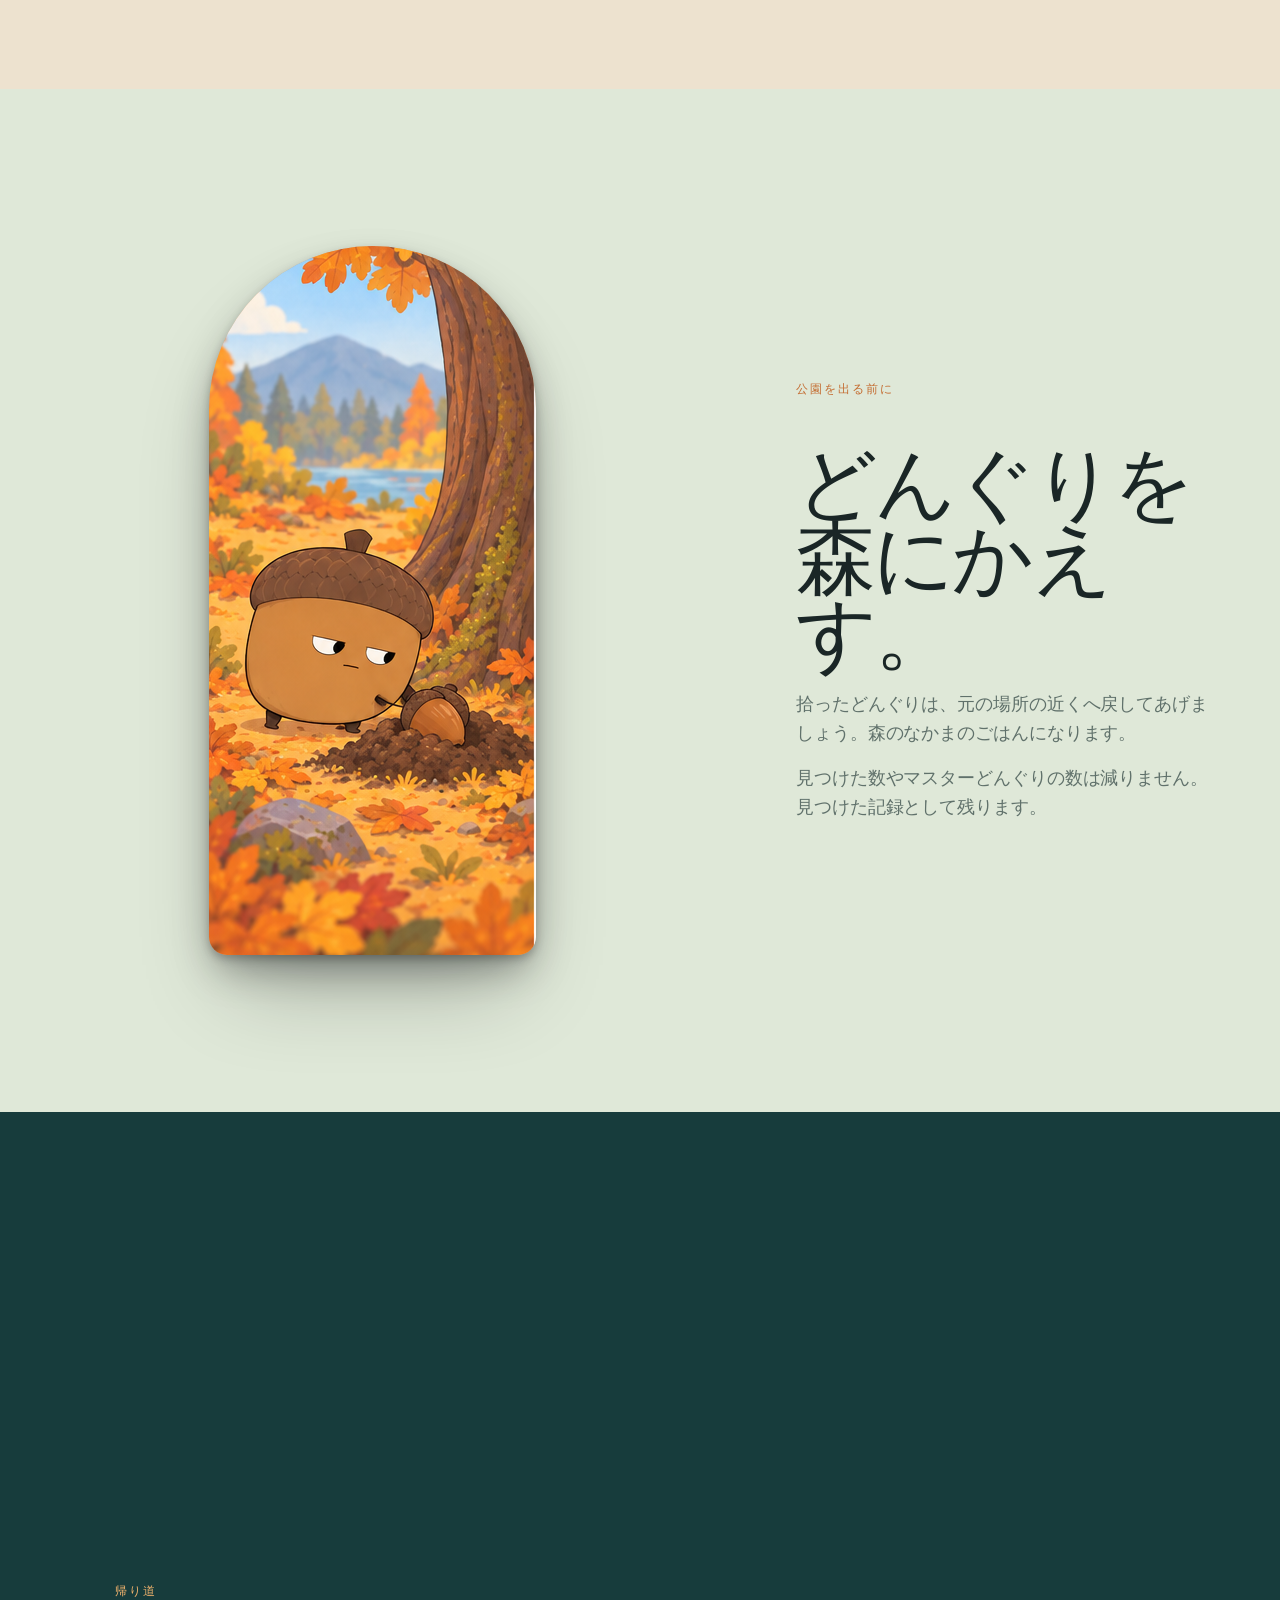
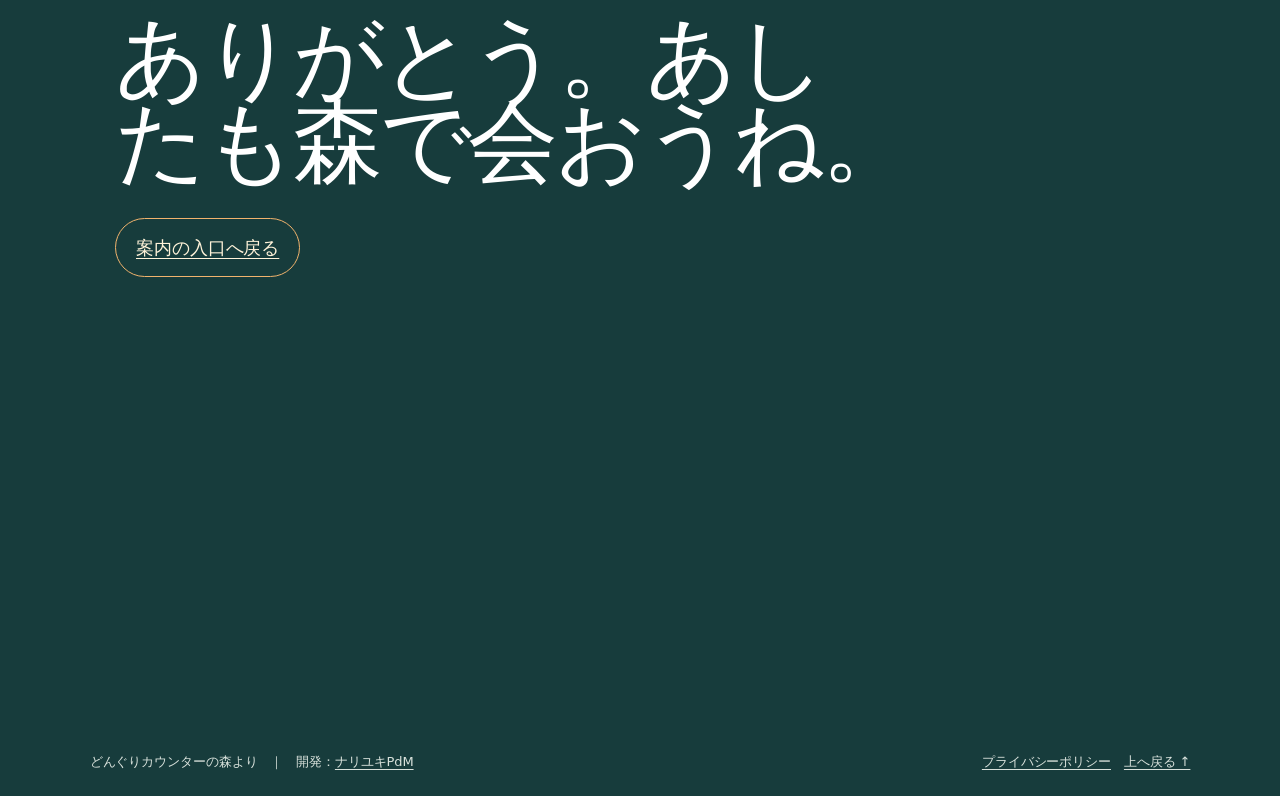
==== commit d9805348: "Link developer profile from support pages" ====
--- a/docs/index.html
+++ b/docs/index.html
@@ -49,7 +49,7 @@
       <div data-sc-stage class="craft-close-stage"><div class="close-copy"><p class="craft-kicker">帰り道</p><h2 class="sc-display sc-display--lg" data-sc-cue="0 1 0 0" data-sc-kinetic="lines">ありがとう。<br>あしたも森で<span class="mobile-break"><br></span>会おうね。</h2><a href="#top" class="craft-cta" data-sc-cue="0.18" data-sc-rise="0">案内の入口へ戻る</a></div><img class="signature-acorn" src="pattern-1-acorn-icon.png" alt="" data-sc-cue="0 1 0 0"></div>
     </section>
   </main>
-  <footer class="craft-footer"><span>どんぐりカウンターの森より　｜　開発：ナリユキPdM</span><span><a href="privacy.html">プライバシーポリシー</a>　<a href="#top">上へ戻る ↑</a></span></footer>
+  <footer class="craft-footer"><span>どんぐりカウンターの森より　｜　開発：<a href="https://github.com/nariyukiPdM" rel="noopener noreferrer">ナリユキPdM</a></span><span><a href="privacy.html">プライバシーポリシー</a>　<a href="#top">上へ戻る ↑</a></span></footer>
   <script src="scrollcraft.js"></script><script>ScrollCraft.mount(document.body);</script>
 </body>
 </html>
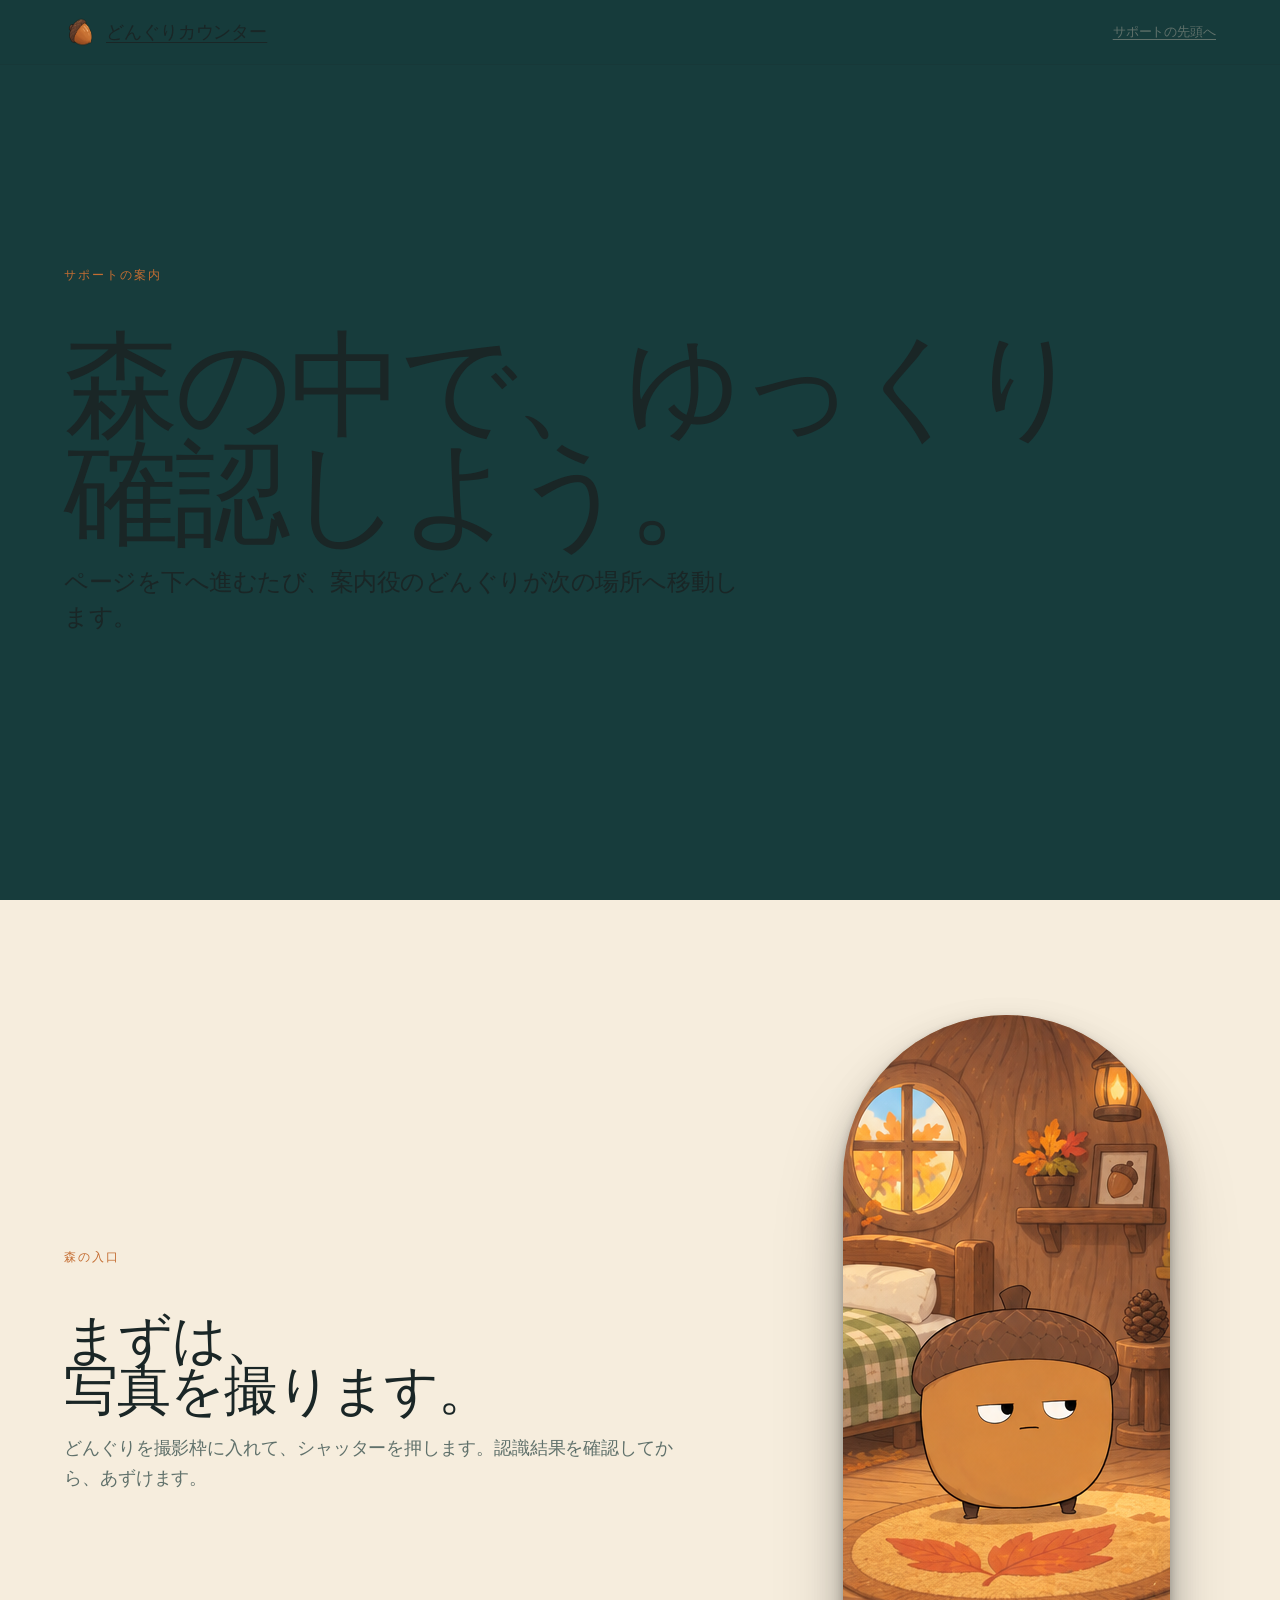
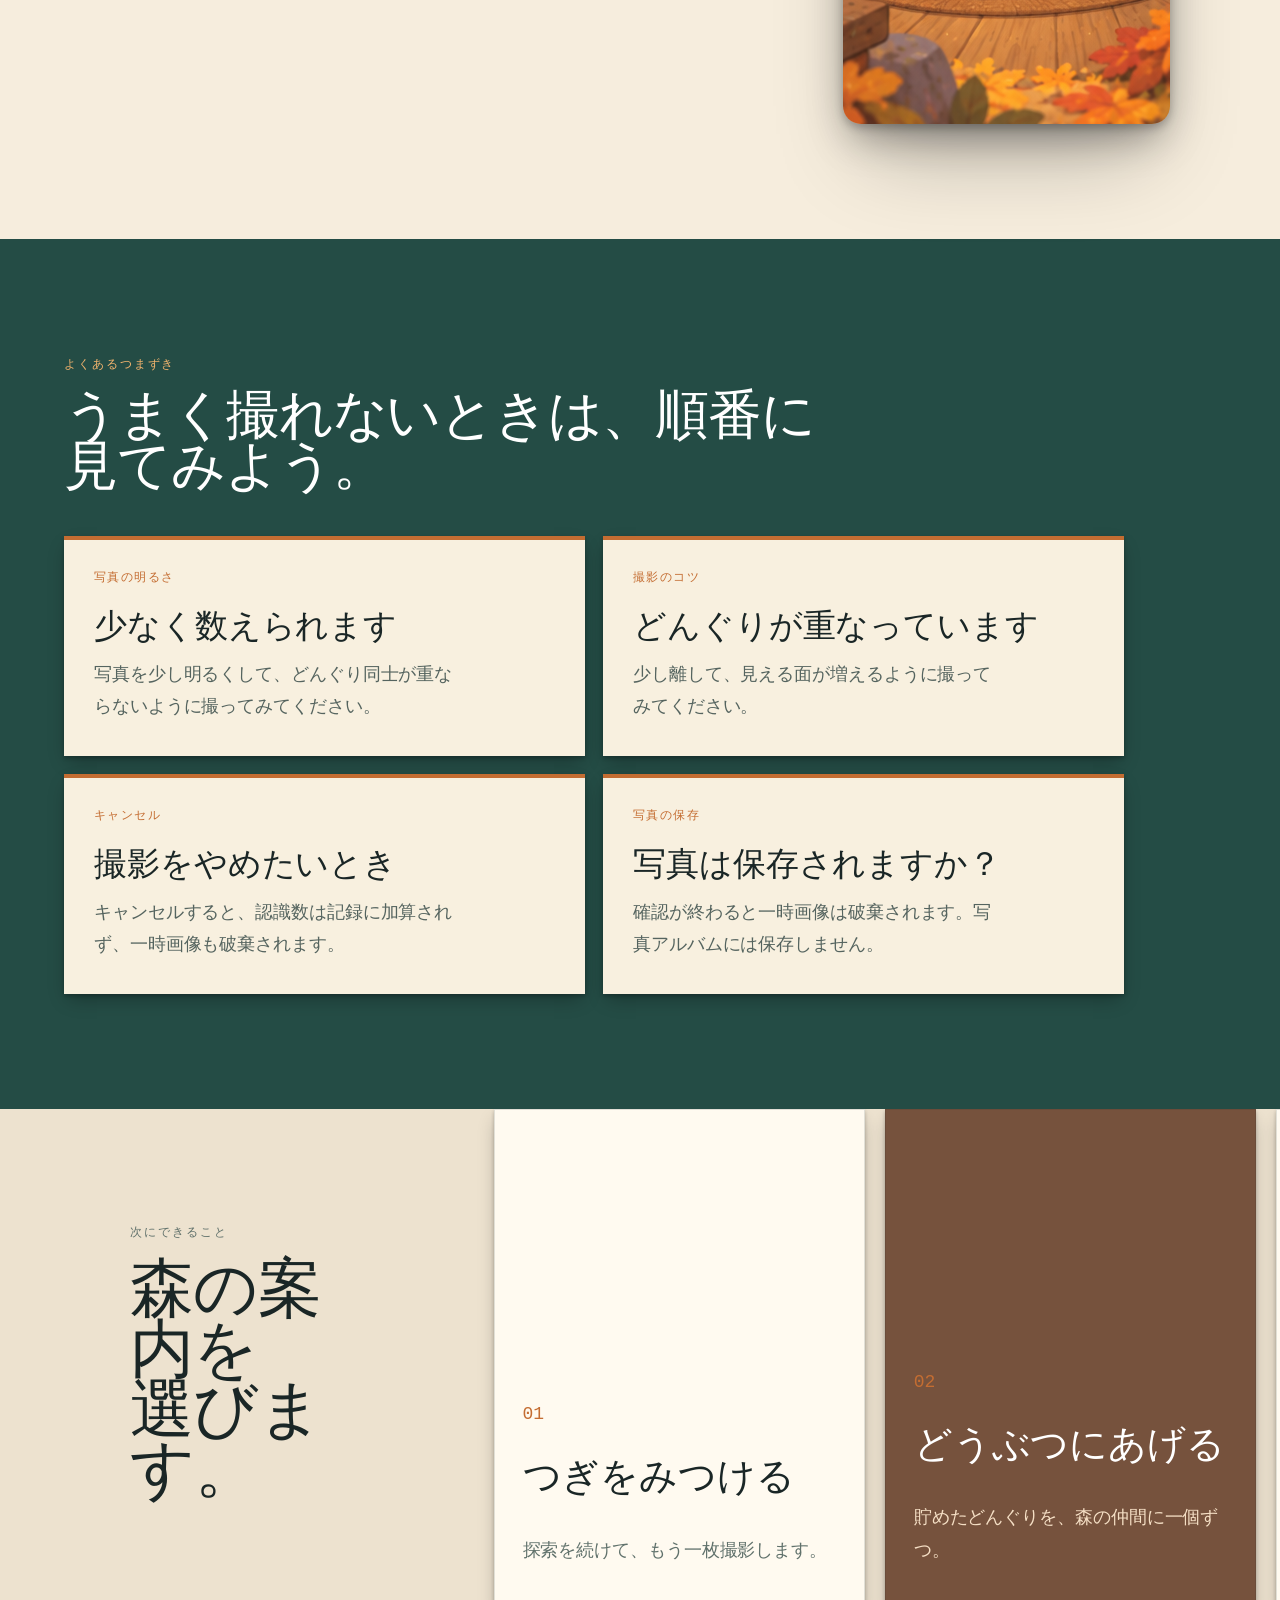
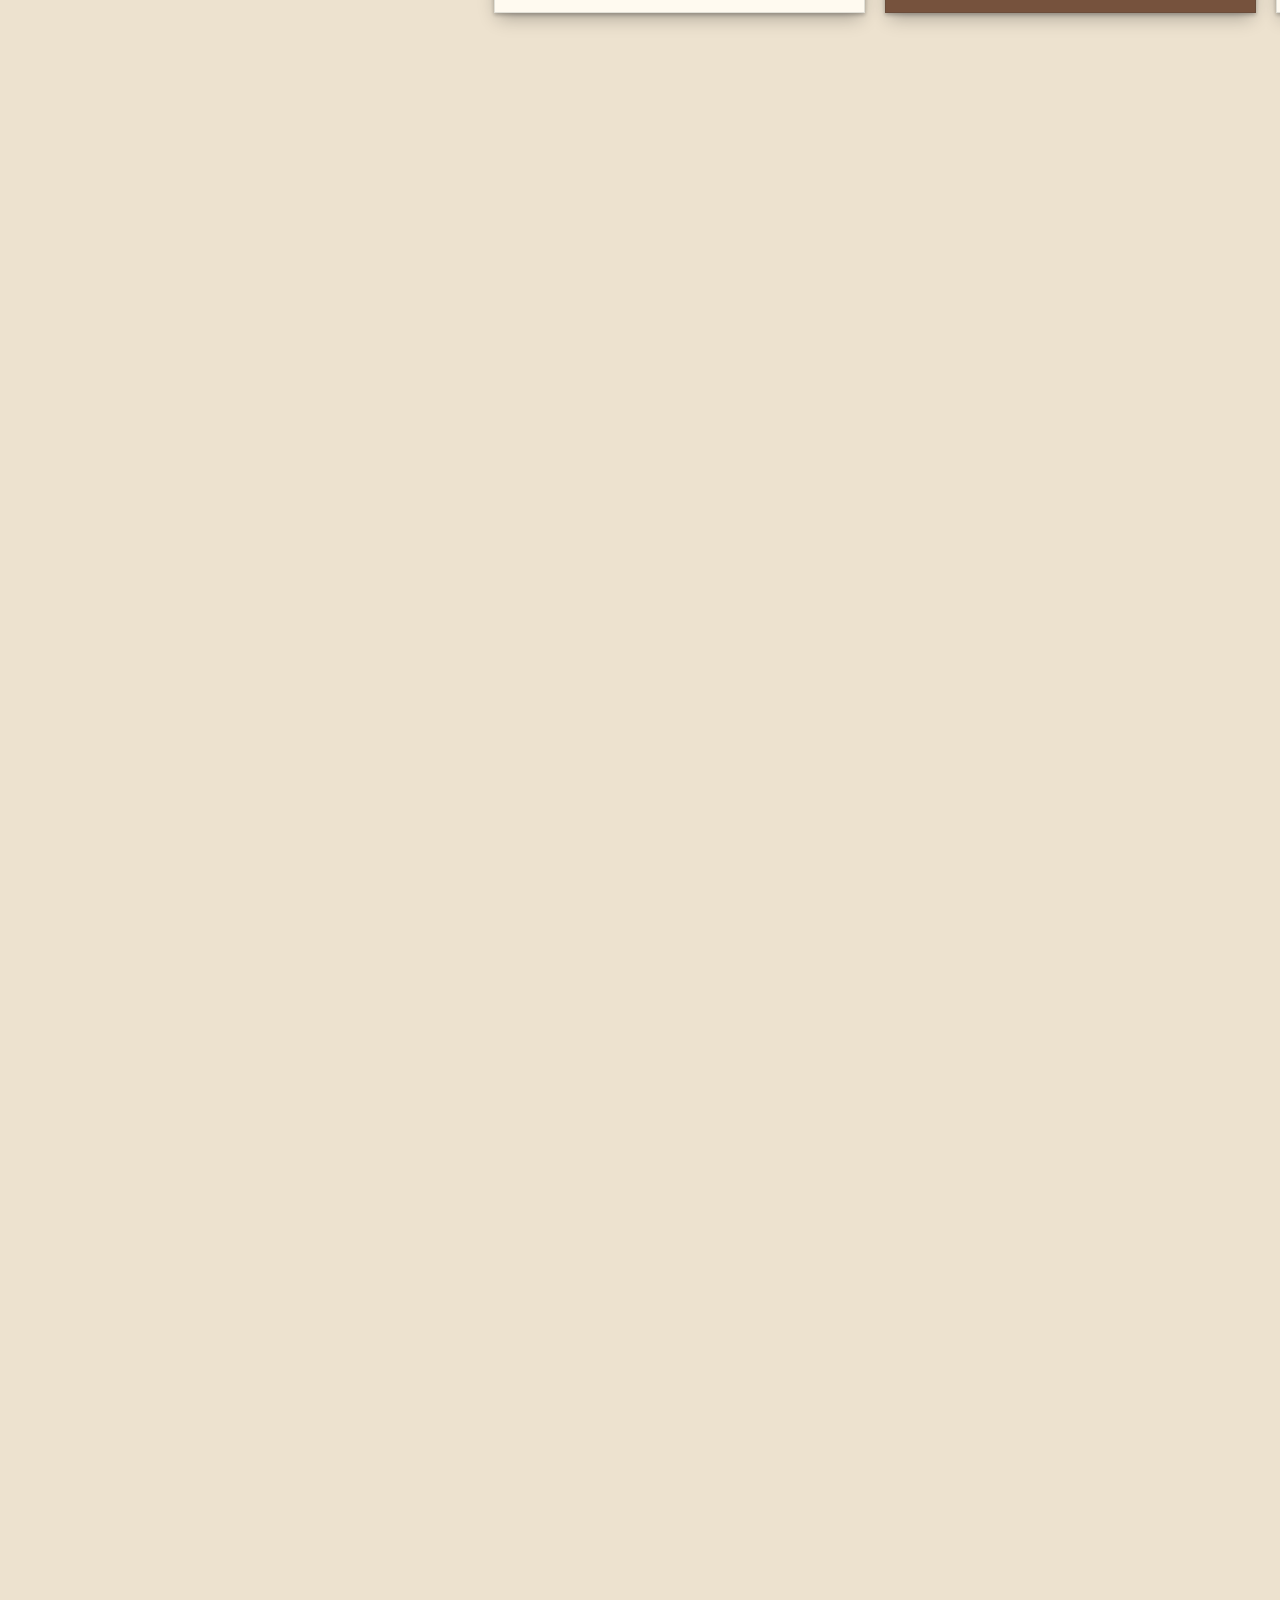
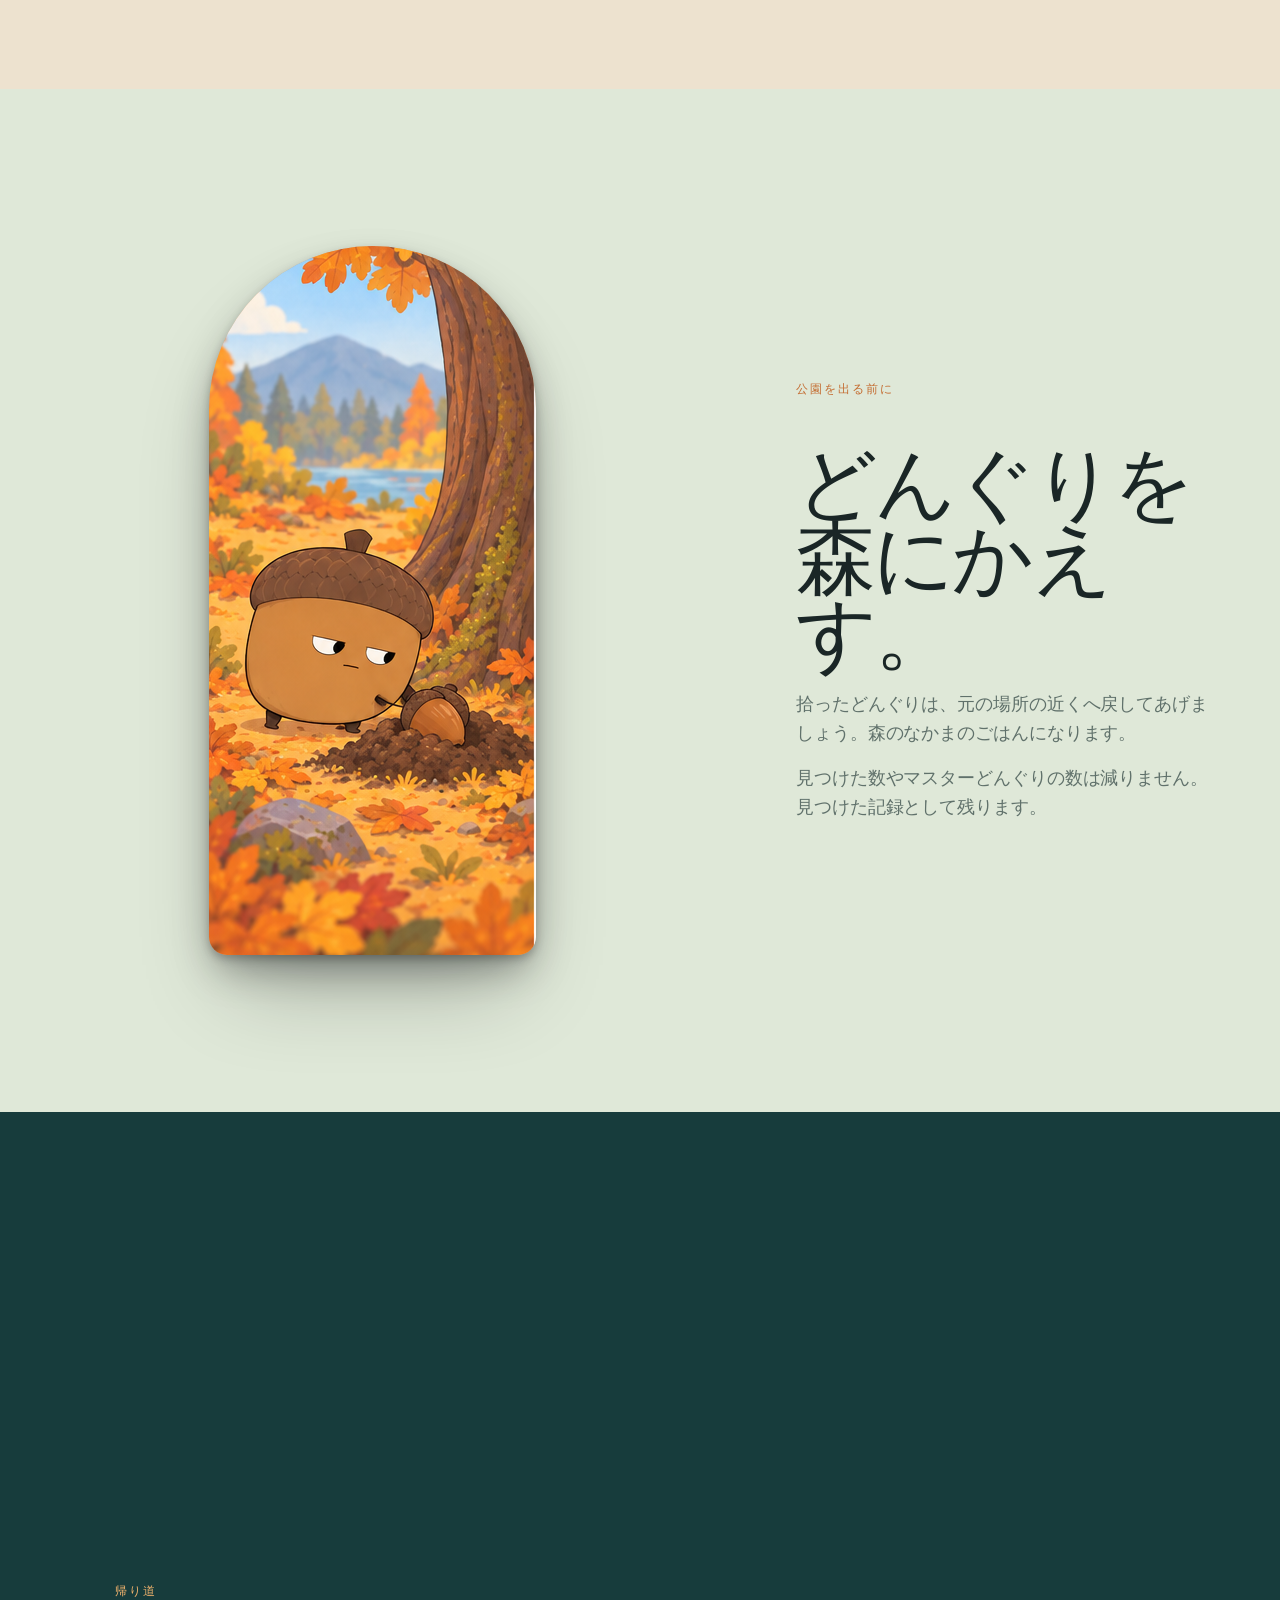
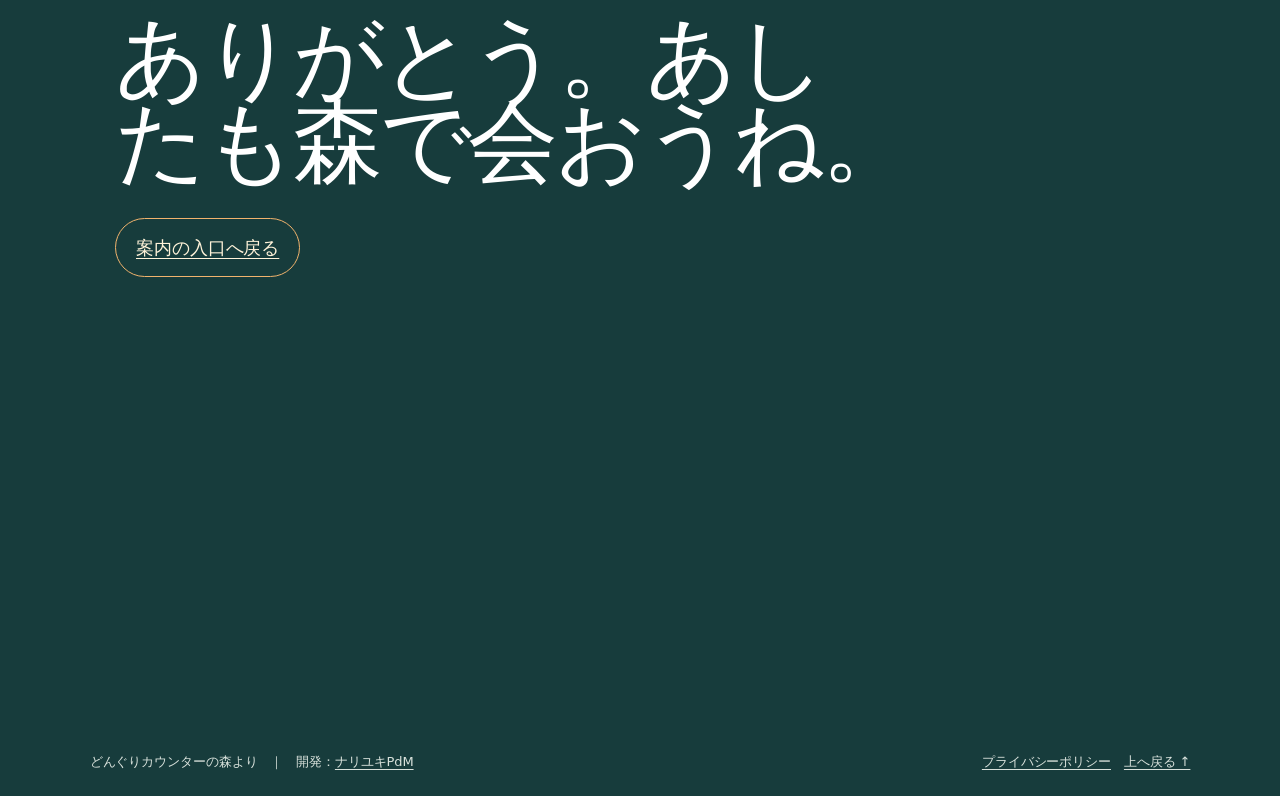
==== commit 3ac7153a: "Refine responsive FAQ heading breaks" ====
--- a/docs/index.html
+++ b/docs/index.html
@@ -27,7 +27,7 @@
 
     <section class="craft-faq-panel sc-section" data-sc-drift="#244c45">
       <div class="sc-wrap">
-        <div class="craft-faq-heading" data-sc-in data-sc-stagger="60"><p class="craft-kicker">よくあるつまずき</p><h2 class="sc-display sc-display--md">うまく撮れないときは、<br>順番に見てみよう。</h2></div>
+        <div class="craft-faq-heading" data-sc-in data-sc-stagger="60"><p class="craft-kicker">よくあるつまずき</p><h2 class="sc-display sc-display--md">うまく撮れない<span class="faq-mobile-break"><br></span>ときは、順番に<br>見てみよう。</h2></div>
         <div class="craft-faq-grid">
           <article class="craft-faq-card" data-sc-reveal="up" data-sc-reveal-at="0.12 0.55"><span>写真の明るさ</span><h3>少なく数えられます</h3><p>写真を少し明るくして、どんぐり同士が重ならないように撮ってみてください。</p></article>
           <article class="craft-faq-card" data-sc-reveal="up" data-sc-reveal-at="0.2 0.65"><span>撮影のコツ</span><h3>どんぐりが重なっています</h3><p>少し離して、見える面が増えるように撮ってみてください。</p></article>
--- a/docs/support-overrides.css
+++ b/docs/support-overrides.css
@@ -6,8 +6,16 @@
   display: none;
 }
 
+.faq-mobile-break {
+  display: none;
+}
+
 @media (max-width: 800px) {
   .mobile-break {
+    display: inline;
+  }
+
+  .faq-mobile-break {
     display: inline;
   }
 
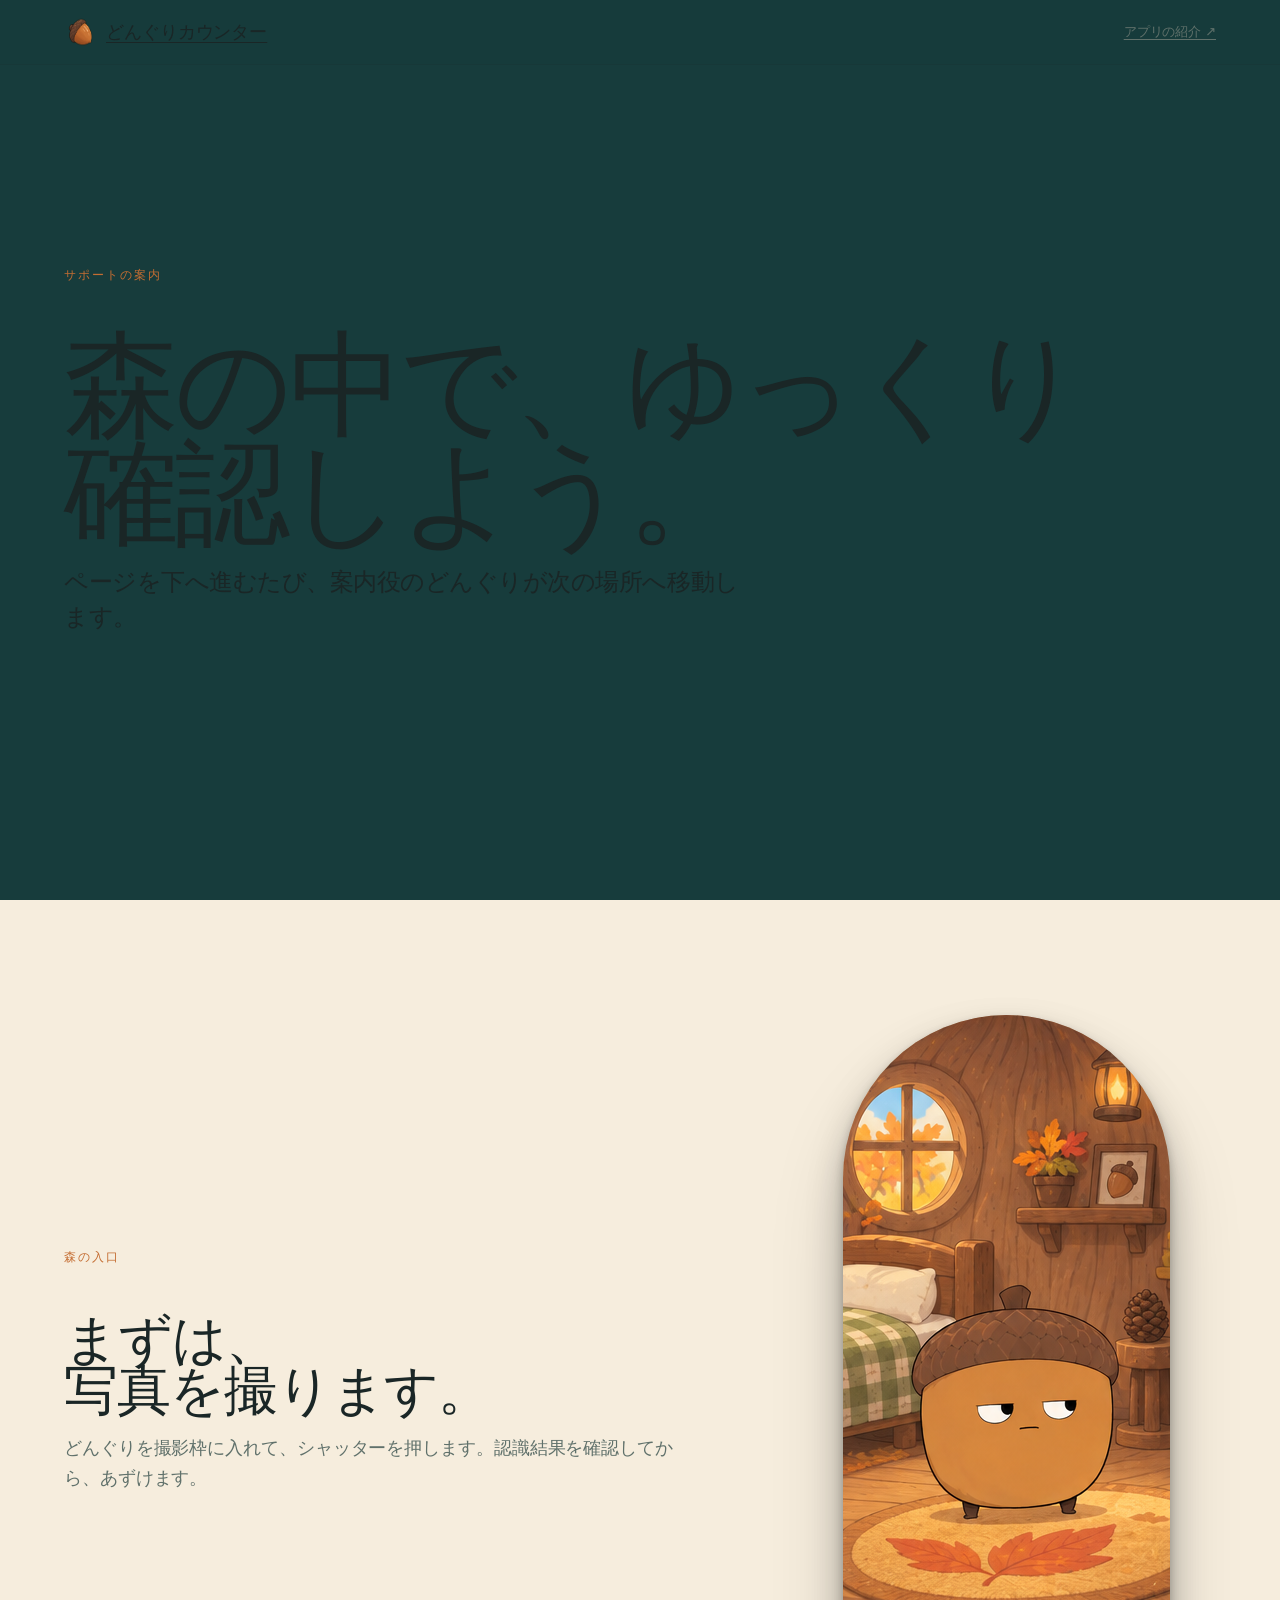
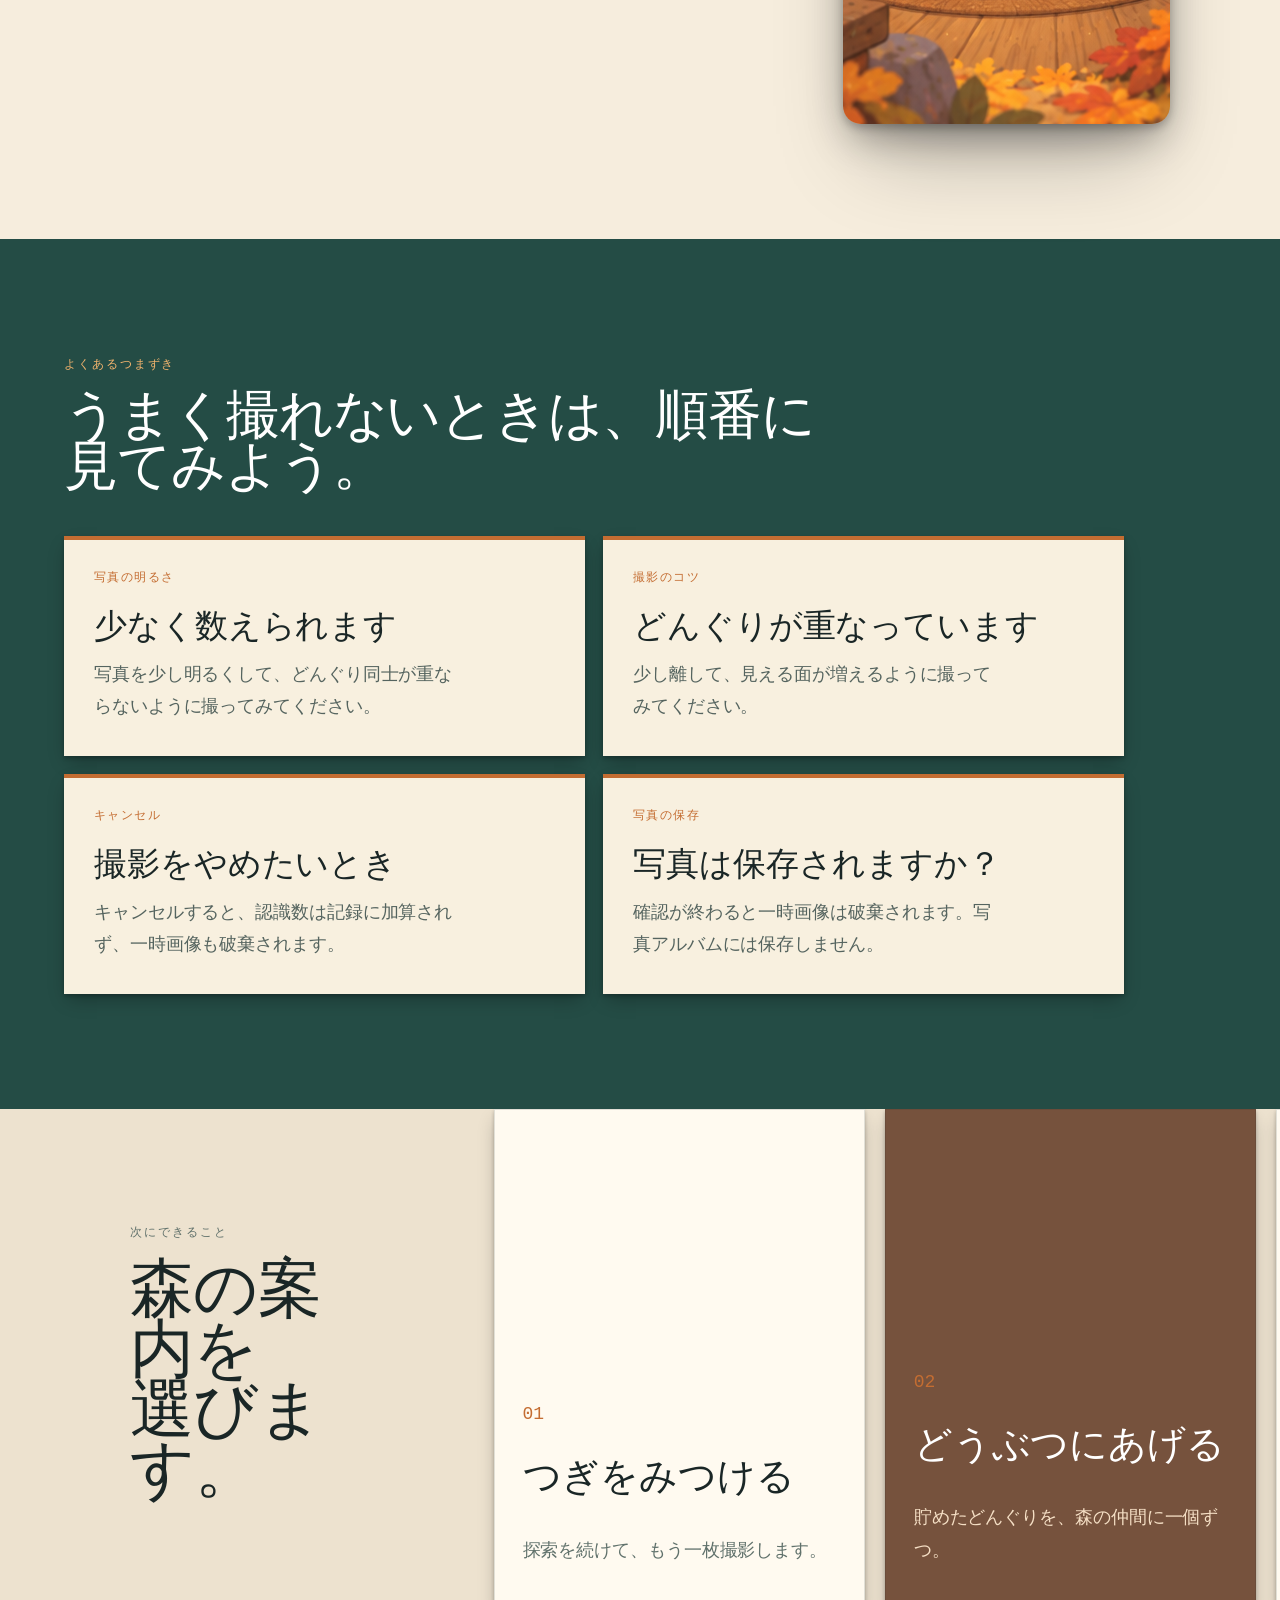
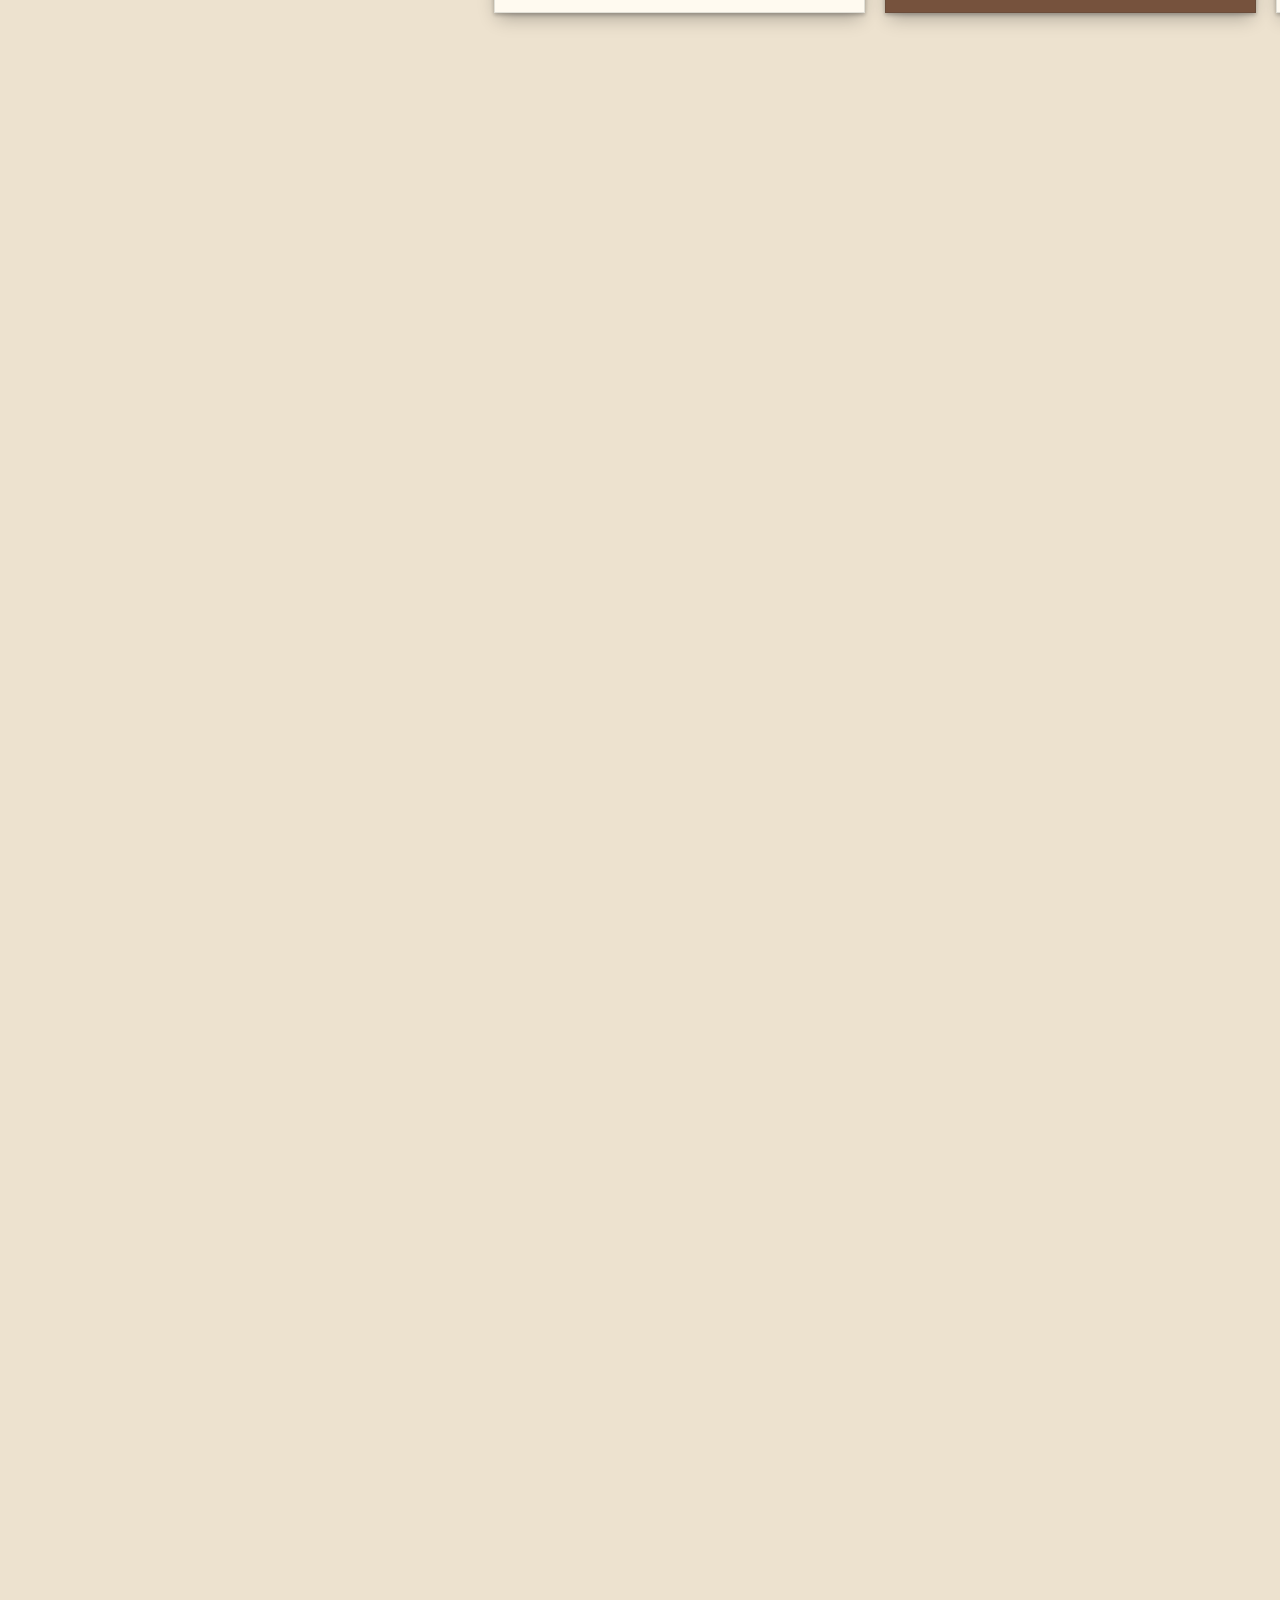
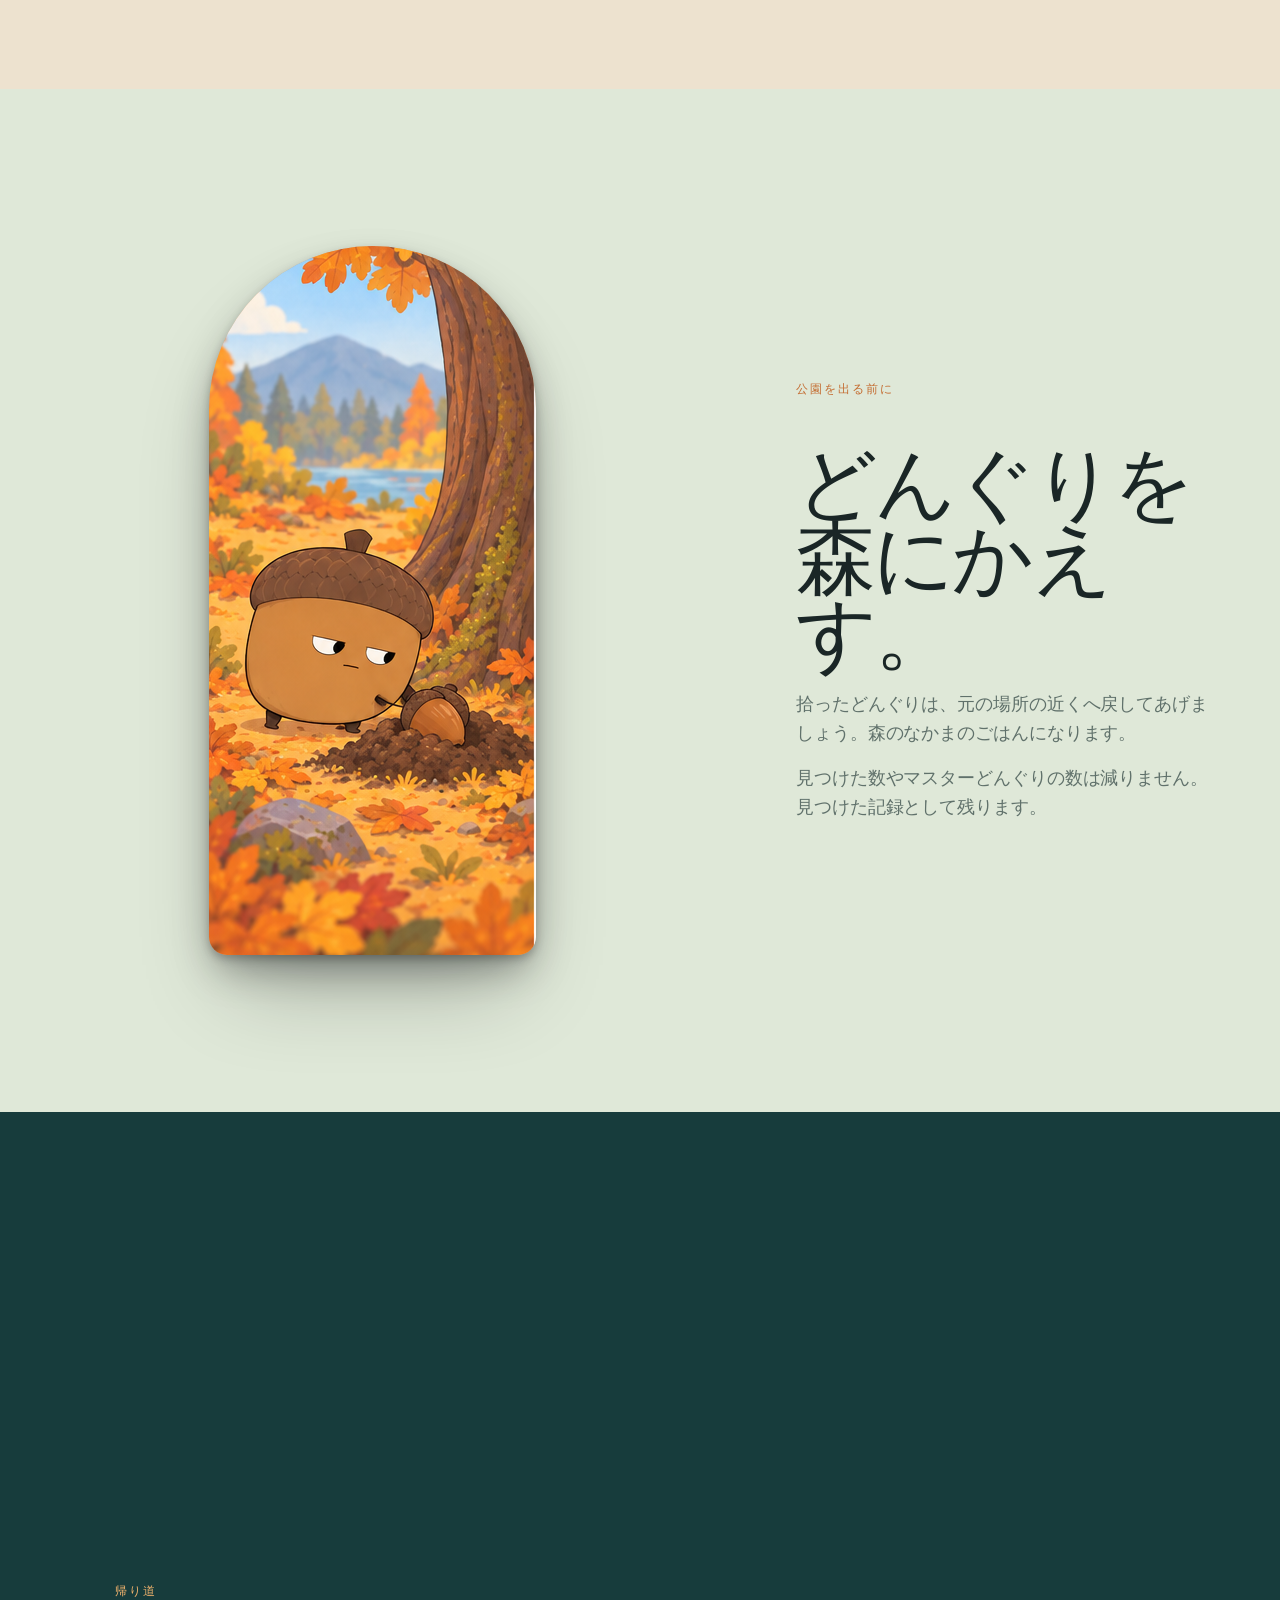
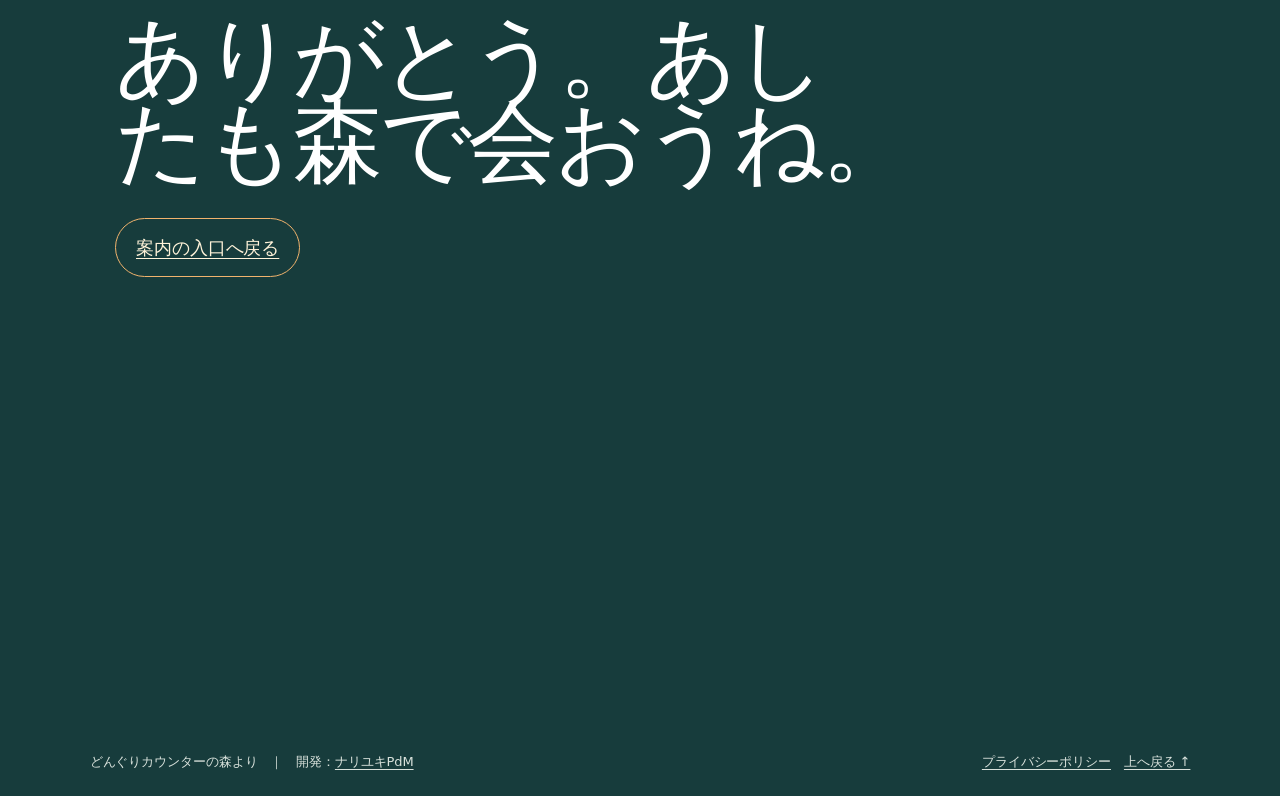
==== commit 035bdd57: "Add story-led app landing page" ====
--- a/docs/index.html
+++ b/docs/index.html
@@ -12,7 +12,7 @@
 </head>
 <body>
   <span data-sc-progress></span>
-  <header class="craft-bar"><a href="#top" class="craft-mark"><img src="pattern-1-acorn-icon.png" alt="" width="32" height="32"><span>どんぐりカウンター</span></a><a class="craft-back" href="#top">サポートの先頭へ</a></header>
+  <header class="craft-bar"><a href="#top" class="craft-mark"><img src="pattern-1-acorn-icon.png" alt="" width="32" height="32"><span>どんぐりカウンター</span></a><a class="craft-back" href="landing.html">アプリの紹介 ↗</a></header>
   <main id="top">
     <section class="craft-title sc-section" data-sc-drift="#f6eddd">
       <div class="sc-wrap sc-stack" data-sc-in data-sc-stagger="70"><p class="craft-kicker">サポートの案内</p><h1 class="sc-display sc-display--xl">森の中で、ゆっくり<br>確認しよう。</h1><p class="sc-lede">ページを下へ進むたび、案内役のどんぐりが次の場所へ移動します。</p></div>
